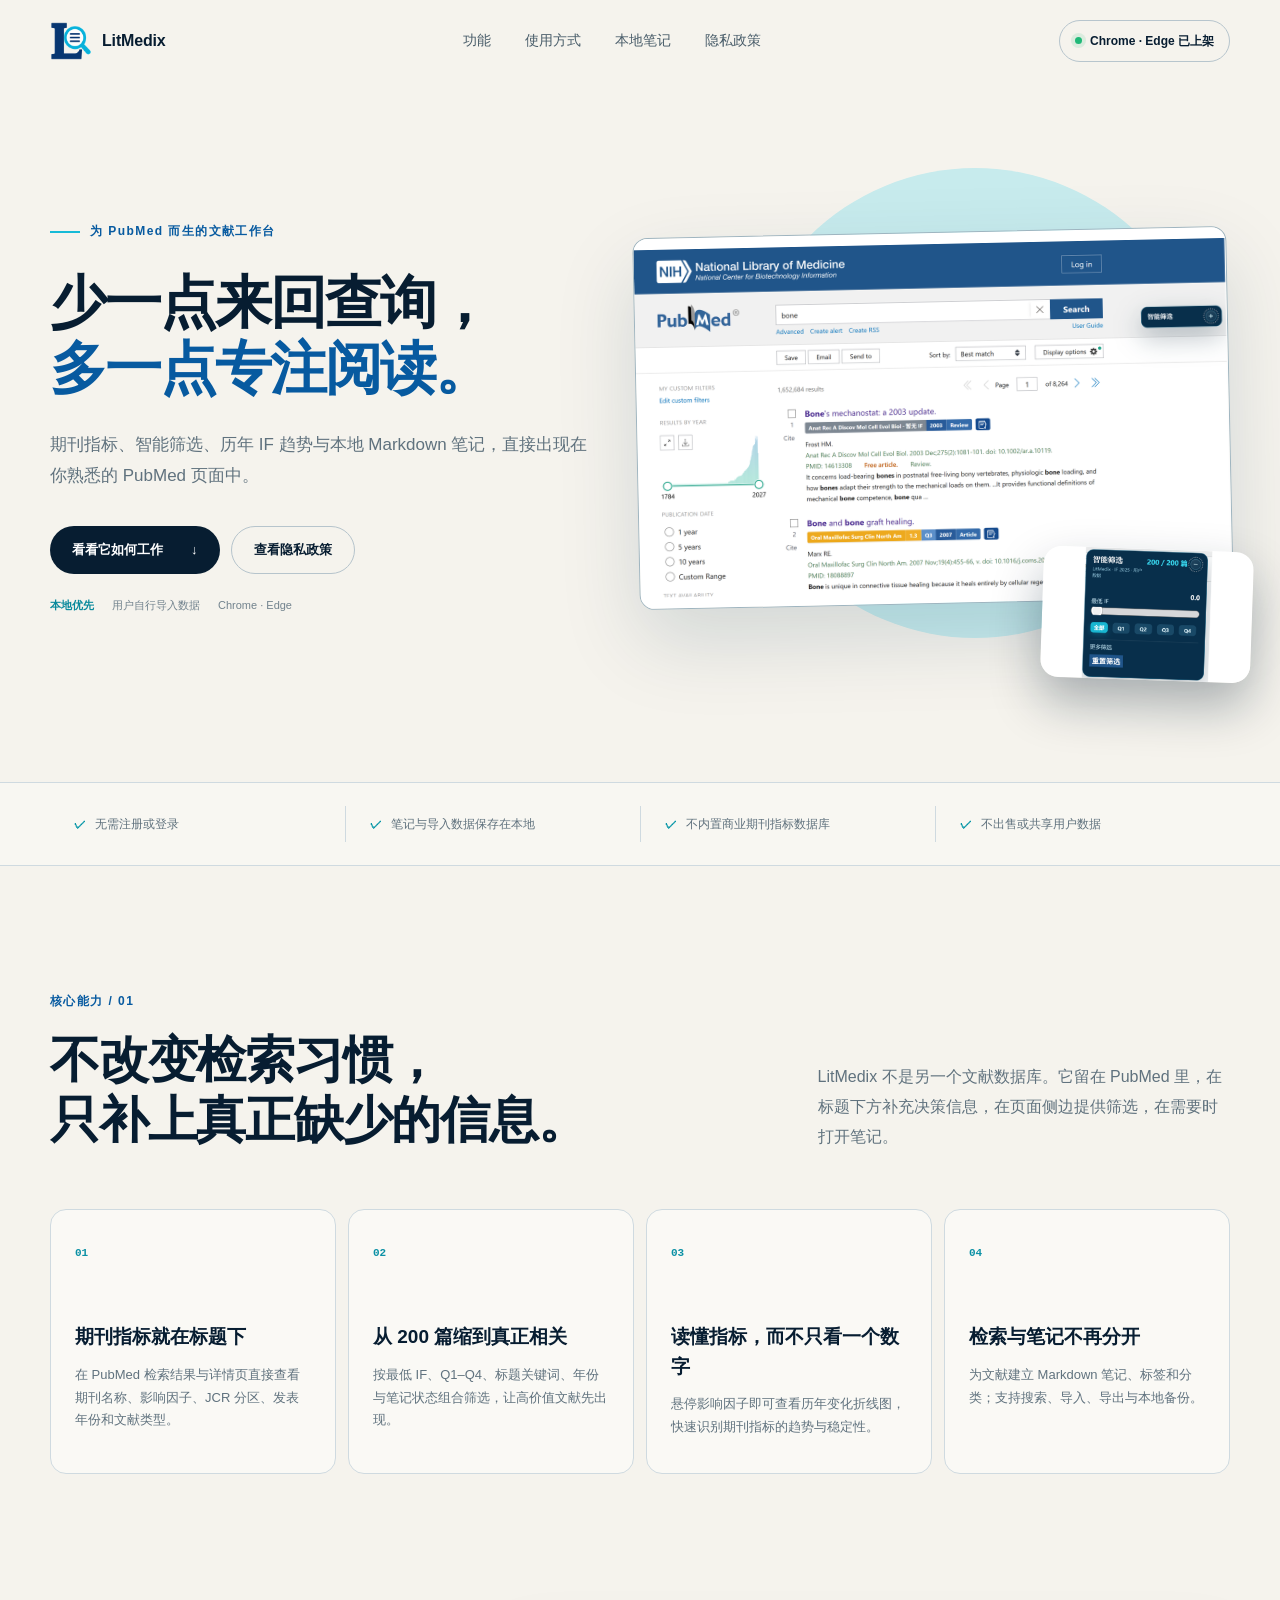
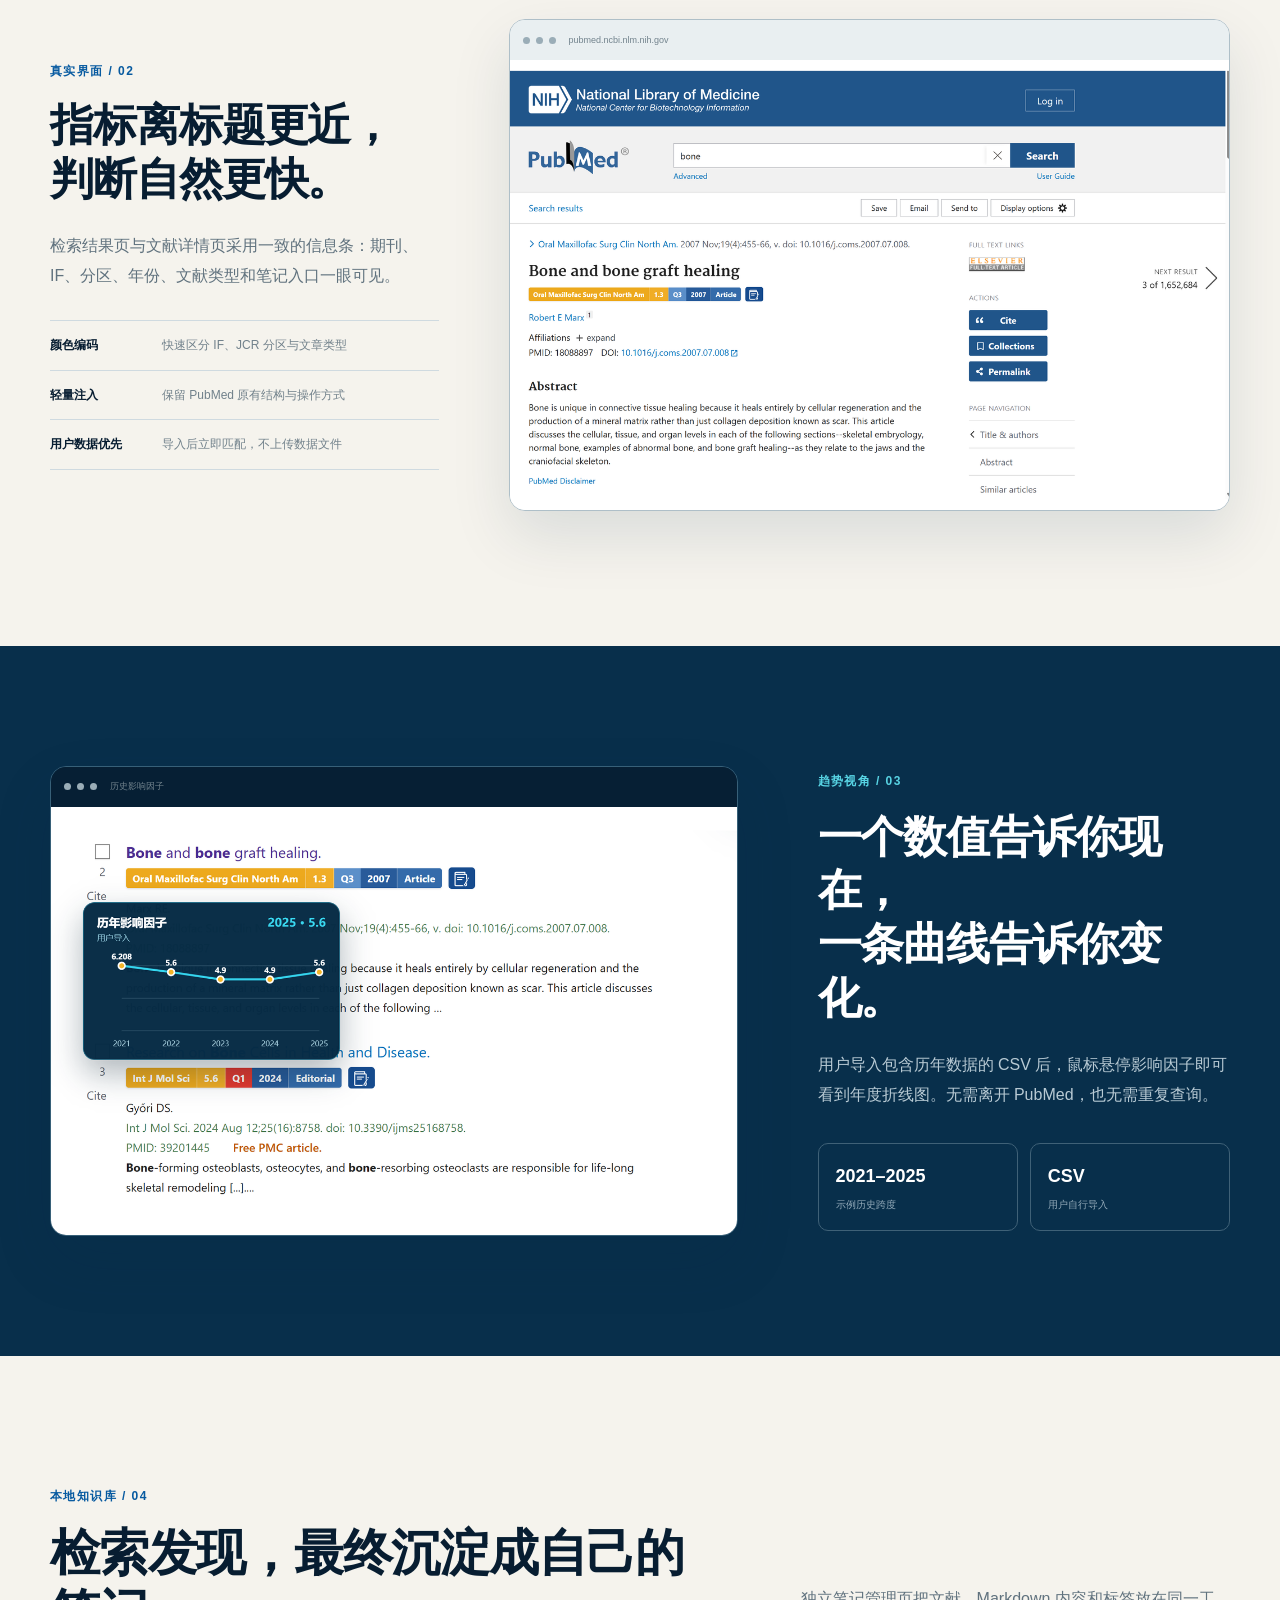
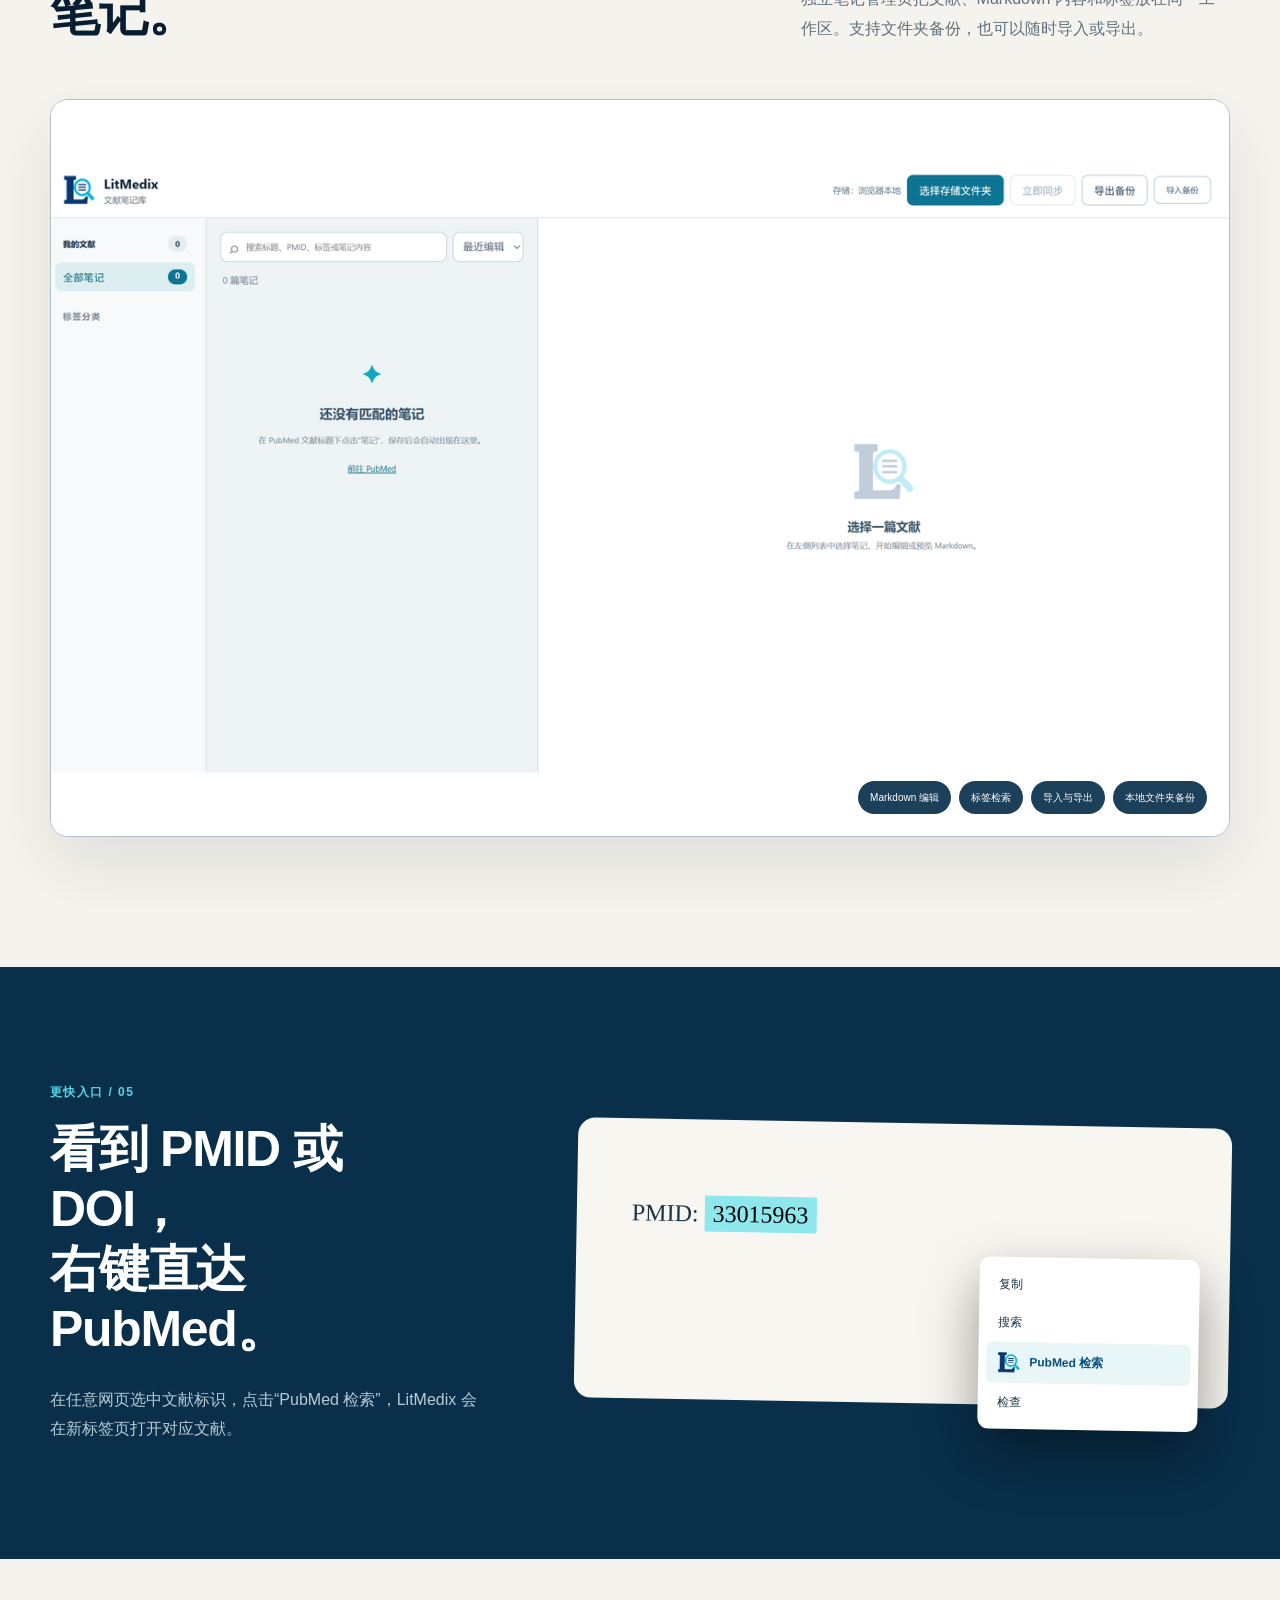
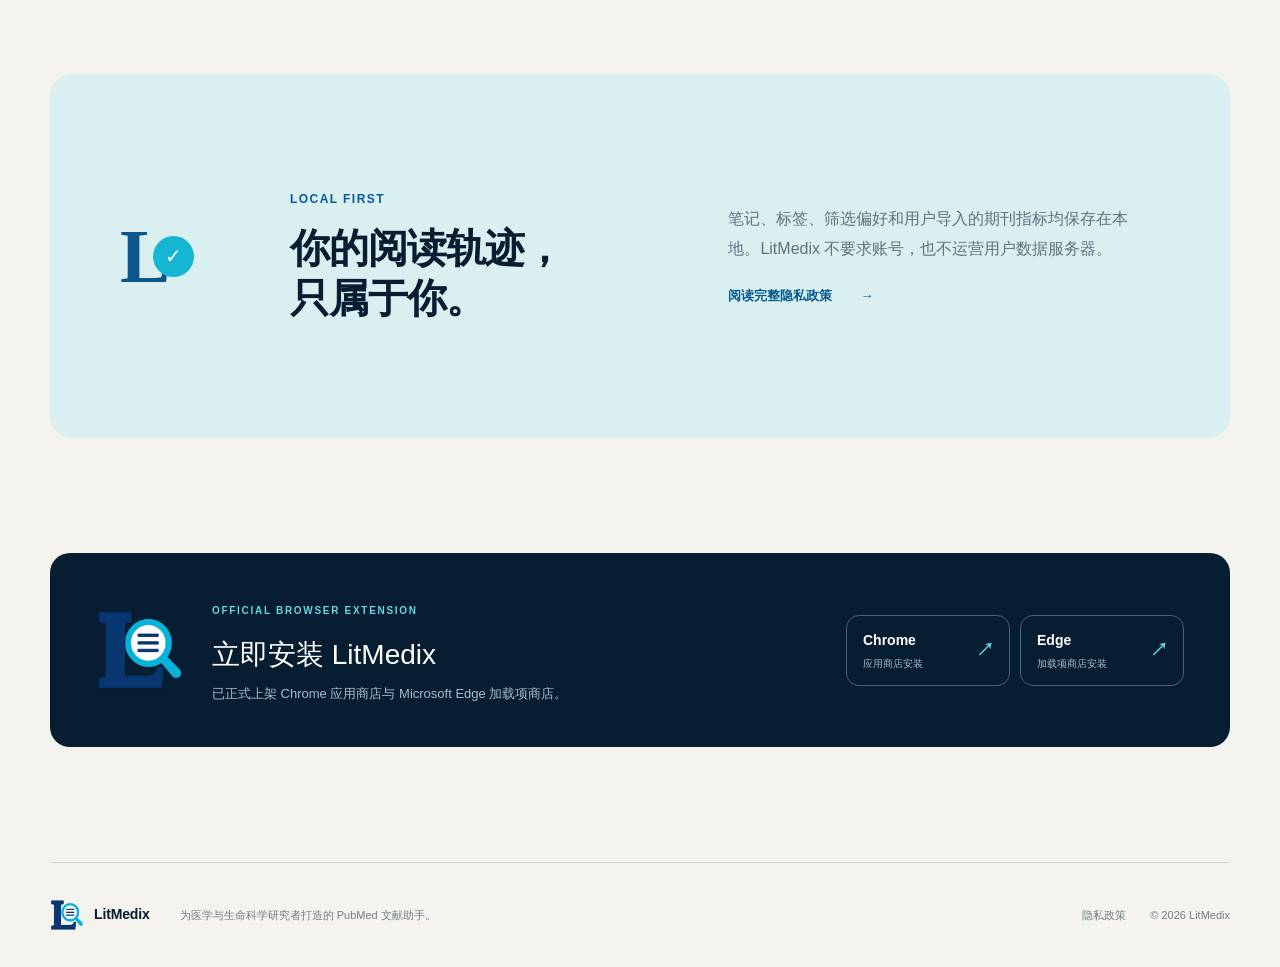
==== index.html @ 042bb358 "Publish LitMedix website" ====
﻿<!DOCTYPE html><html lang="zh-CN"><head><meta charSet="utf-8"/><meta name="viewport" content="width=device-width, initial-scale=1"/><link rel="preload" href="/litmedix-icon.png" as="image"/><link rel="preload" href="/pubmed-results.png" as="image"/><link rel="preload" href="/smart-filter.png" as="image"/><link rel="preload" href="/pubmed-detail.png" as="image"/><link rel="preload" href="/if-history-chart.png" as="image"/><link rel="preload" href="/notes-manager.png" as="image"/><link rel="stylesheet" href="assets/index-BbM5wxnm.css" data-rsc-css-href="assets/index-BbM5wxnm.css" data-precedence="vite-rsc/importer-resources"/><link rel="modulepreload" href="assets/layout-segment-context-ChXqOin5.js" crossorigin=""/><link rel="modulepreload" href="assets/rolldown-runtime-S-ySWqyJ.js" crossorigin=""/><link rel="modulepreload" href="assets/index-D1vCP54-.js" crossorigin=""/><link rel="modulepreload" href="assets/framework-XU8gKkFC.js" crossorigin=""/><title>LitMedix｜PubMed 文献检索、期刊指标与本地笔记</title><meta name="description" content="在 PubMed 页面直接查看期刊指标与历年 IF，使用智能筛选、右键检索和本地 Markdown 文献笔记。"/><meta property="og:title" content="LitMedix｜PubMed 文献检索、期刊指标与本地笔记"/><meta property="og:description" content="在 PubMed 页面直接查看期刊指标与历年 IF，使用智能筛选、右键检索和本地 Markdown 文献笔记。"/><meta property="og:type" content="website"/><meta property="og:image" content="http://localhost:3000/og.png"/><meta property="og:image:width" content="1200"/><meta property="og:image:height" content="630"/><meta property="og:image:alt" content="LitMedix：少一点查询，多一点专注阅读"/><meta name="twitter:card" content="summary_large_image"/><meta name="twitter:title" content="LitMedix｜PubMed 文献检索、期刊指标与本地笔记"/><meta name="twitter:description" content="在 PubMed 页面直接查看期刊指标与历年 IF，使用智能筛选、右键检索和本地 Markdown 文献笔记。"/><meta name="twitter:image" content="http://localhost:3000/og.png"/><link rel="shortcut icon" href="/litmedix-icon.png"/><link rel="icon" href="/litmedix-icon.png"/><link rel="modulepreload" href="assets/index-D1vCP54-.js" />
</head><body><main><nav class="topbar shell" aria-label="主导航"><a class="brand" href="#top" aria-label="LitMedix 首页"><img src="litmedix-icon.png" alt="" width="42" height="42"/><span>LitMedix</span></a><div class="nav-links"><a href="#features">功能</a><a href="#workflow">使用方式</a><a href="#notes">本地笔记</a><a href="privacy/">隐私政策</a></div><a class="status-pill" href="#install"><i></i> Chrome · Edge 已上架</a></nav><section class="hero shell" id="top"><div class="hero-copy"><div class="eyebrow"><span></span> 为 PubMed 而生的文献工作台</div><h1><span>少一点来回查询，</span><br/><em>多一点专注阅读。</em></h1><p>期刊指标、智能筛选、历年 IF 趋势与本地 Markdown 笔记，直接出现在你熟悉的 PubMed 页面中。</p><div class="hero-actions"><a class="button primary" href="#features">看看它如何工作 <span>↓</span></a><a class="button secondary" href="privacy/">查看隐私政策</a></div><div class="hero-proof"><b>本地优先</b><span>用户自行导入数据</span><span>Chrome · Edge</span></div></div><div class="hero-visual"><div class="glow"></div><img class="hero-browser" src="pubmed-results.png" alt="LitMedix 在 PubMed 搜索结果中显示期刊指标与笔记按钮"/><div class="hero-filter"><img src="smart-filter.png" alt="LitMedix 智能筛选面板"/></div></div></section><section class="trust-strip" aria-label="隐私与兼容性说明"><div class="shell trust-grid"><div><span>✓</span>无需注册或登录</div><div><span>✓</span>笔记与导入数据保存在本地</div><div><span>✓</span>不内置商业期刊指标数据库</div><div><span>✓</span>不出售或共享用户数据</div></div></section><section class="intro shell" id="features"><div class="section-label">核心能力 / 01</div><div class="intro-heading"><h2>不改变检索习惯，<br/>只补上真正缺少的信息。</h2><p>LitMedix 不是另一个文献数据库。它留在 PubMed 里，在标题下方补充决策信息，在页面侧边提供筛选，在需要时打开笔记。</p></div><div class="capability-grid"><article><span>01</span><h3>期刊指标就在标题下</h3><p>在 PubMed 检索结果与详情页直接查看期刊名称、影响因子、JCR 分区、发表年份和文献类型。</p></article><article><span>02</span><h3>从 200 篇缩到真正相关</h3><p>按最低 IF、Q1–Q4、标题关键词、年份与笔记状态组合筛选，让高价值文献先出现。</p></article><article><span>03</span><h3>读懂指标，而不只看一个数字</h3><p>悬停影响因子即可查看历年变化折线图，快速识别期刊指标的趋势与稳定性。</p></article><article><span>04</span><h3>检索与笔记不再分开</h3><p>为文献建立 Markdown 笔记、标签和分类；支持搜索、导入、导出与本地备份。</p></article></div></section><section class="showcase shell" id="workflow"><div class="showcase-copy"><div class="section-label">真实界面 / 02</div><h2>指标离标题更近，<br/>判断自然更快。</h2><p>检索结果页与文献详情页采用一致的信息条：期刊、IF、分区、年份、文献类型和笔记入口一眼可见。</p><ul><li><b>颜色编码</b><span>快速区分 IF、JCR 分区与文章类型</span></li><li><b>轻量注入</b><span>保留 PubMed 原有结构与操作方式</span></li><li><b>用户数据优先</b><span>导入后立即匹配，不上传数据文件</span></li></ul></div><div class="screen-frame detail-screen"><div class="frame-top"><i></i><i></i><i></i><span>pubmed.ncbi.nlm.nih.gov</span></div><img src="pubmed-detail.png" alt="LitMedix PubMed 文献详情页效果"/></div></section><section class="trend-section"><div class="shell trend-grid"><div class="screen-frame trend-screen"><div class="frame-top dark"><i></i><i></i><i></i><span>历史影响因子</span></div><img src="if-history-chart.png" alt="LitMedix 历年影响因子折线图"/></div><div class="trend-copy"><div class="section-label light">趋势视角 / 03</div><h2>一个数值告诉你现在，<br/>一条曲线告诉你变化。</h2><p>用户导入包含历年数据的 CSV 后，鼠标悬停影响因子即可看到年度折线图。无需离开 PubMed，也无需重复查询。</p><div class="mini-stats"><div><strong>2021–2025</strong><span>示例历史跨度</span></div><div><strong>CSV</strong><span>用户自行导入</span></div></div></div></div></section><section class="notes-section shell" id="notes"><div class="notes-heading"><div><div class="section-label">本地知识库 / 04</div><h2>检索发现，最终沉淀成自己的笔记。</h2></div><p>独立笔记管理页把文献、Markdown 内容和标签放在同一工作区。支持文件夹备份，也可以随时导入或导出。</p></div><div class="notes-window"><img src="notes-manager.png" alt="LitMedix 独立文献笔记管理页面"/><div class="notes-badges"><span>Markdown 编辑</span><span>标签检索</span><span>导入与导出</span><span>本地文件夹备份</span></div></div></section><section class="right-click-section"><div class="shell right-click-grid"><div><div class="section-label light">更快入口 / 05</div><h2>看到 PMID 或 DOI，<br/>右键直达 PubMed。</h2><p>在任意网页选中文献标识，点击“PubMed 检索”，LitMedix 会在新标签页打开对应文献。</p></div><div class="selection-demo"><div class="selection-text">PMID: <mark>33015963</mark></div><div class="context-menu"><span>复制</span><span>搜索</span><b><img src="litmedix-icon.png" alt=""/> PubMed 检索</b><span>检查</span></div></div></div></section><section class="privacy-home shell"><div class="privacy-mark">L<span>✓</span></div><div><div class="section-label">LOCAL FIRST</div><h2>你的阅读轨迹，<br/>只属于你。</h2></div><div class="privacy-copy"><p>笔记、标签、筛选偏好和用户导入的期刊指标均保存在本地。LitMedix 不要求账号，也不运营用户数据服务器。</p><a href="privacy/">阅读完整隐私政策 <span>→</span></a></div></section><section class="install shell" id="install"><div class="install-card"><img src="litmedix-icon.png" alt="LitMedix" width="88" height="88"/><div class="install-copy"><span>OFFICIAL BROWSER EXTENSION</span><h2>立即安装 LitMedix</h2><p>已正式上架 Chrome 应用商店与 Microsoft Edge 加载项商店。</p></div><div class="store-actions"><a class="store-button" href="https://chromewebstore.google.com/detail/mnhemcidnfciakknjnaenljdmhogoobk" target="_blank" rel="noreferrer" aria-label="前往 Chrome 应用商店安装 LitMedix"><b>Chrome</b><small>应用商店安装</small><strong>↗</strong></a><a class="store-button" href="https://microsoftedge.microsoft.com/addons/detail/amokcibabcndajpjdpjabcgkdjhmlked" target="_blank" rel="noreferrer" aria-label="前往 Microsoft Edge 加载项商店安装 LitMedix"><b>Edge</b><small>加载项商店安装</small><strong>↗</strong></a></div></div></section><footer class="footer shell"><a class="brand" href="#top"><img src="litmedix-icon.png" alt="" width="34" height="34"/><span>LitMedix</span></a><p>为医学与生命科学研究者打造的 PubMed 文献助手。</p><div><a href="privacy/">隐私政策</a><span>© 2026 LitMedix</span></div></footer></main></body></html>
---- assets/index-BbM5wxnm.css ----
/*! tailwindcss v4.2.1 | MIT License | https://tailwindcss.com */
@layer theme{:root,:host{--font-sans:ui-sans-serif, system-ui, sans-serif, "Apple Color Emoji", "Segoe UI Emoji", "Segoe UI Symbol", "Noto Color Emoji";--font-mono:ui-monospace, SFMono-Regular, Menlo, Monaco, Consolas, "Liberation Mono", "Courier New", monospace;--spacing:.25rem;--default-font-family:var(--font-sans);--default-mono-font-family:var(--font-mono)}}@layer base{*,:after,:before,::backdrop{box-sizing:border-box;border:0 solid;margin:0;padding:0}::file-selector-button{box-sizing:border-box;border:0 solid;margin:0;padding:0}html,:host{-webkit-text-size-adjust:100%;tab-size:4;line-height:1.5;font-family:var(--default-font-family,ui-sans-serif, system-ui, sans-serif, "Apple Color Emoji", "Segoe UI Emoji", "Segoe UI Symbol", "Noto Color Emoji");font-feature-settings:var(--default-font-feature-settings,normal);font-variation-settings:var(--default-font-variation-settings,normal);-webkit-tap-highlight-color:transparent}hr{height:0;color:inherit;border-top-width:1px}abbr:where([title]){-webkit-text-decoration:underline dotted;text-decoration:underline dotted}h1,h2,h3,h4,h5,h6{font-size:inherit;font-weight:inherit}a{color:inherit;-webkit-text-decoration:inherit;-webkit-text-decoration:inherit;-webkit-text-decoration:inherit;-webkit-text-decoration:inherit;text-decoration:inherit}b,strong{font-weight:bolder}code,kbd,samp,pre{font-family:var(--default-mono-font-family,ui-monospace, SFMono-Regular, Menlo, Monaco, Consolas, "Liberation Mono", "Courier New", monospace);font-feature-settings:var(--default-mono-font-feature-settings,normal);font-variation-settings:var(--default-mono-font-variation-settings,normal);font-size:1em}small{font-size:80%}sub,sup{vertical-align:baseline;font-size:75%;line-height:0;position:relative}sub{bottom:-.25em}sup{top:-.5em}table{text-indent:0;border-color:inherit;border-collapse:collapse}:-moz-focusring{outline:auto}progress{vertical-align:baseline}summary{display:list-item}ol,ul,menu{list-style:none}img,svg,video,canvas,audio,iframe,embed,object{vertical-align:middle;display:block}img,video{max-width:100%;height:auto}button,input,select,optgroup,textarea{font:inherit;font-feature-settings:inherit;font-variation-settings:inherit;letter-spacing:inherit;color:inherit;opacity:1;background-color:#0000;border-radius:0}::file-selector-button{font:inherit;font-feature-settings:inherit;font-variation-settings:inherit;letter-spacing:inherit;color:inherit;opacity:1;background-color:#0000;border-radius:0}:where(select:is([multiple],[size])) optgroup{font-weight:bolder}:where(select:is([multiple],[size])) optgroup option{padding-inline-start:20px}::file-selector-button{margin-inline-end:4px}::placeholder{opacity:1}@supports (not ((-webkit-appearance:-apple-pay-button))) or (contain-intrinsic-size:1px){::placeholder{color:currentColor}@supports (color:color-mix(in lab, red, red)){::placeholder{color:color-mix(in oklab, currentcolor 50%, transparent)}}}textarea{resize:vertical}::-webkit-search-decoration{-webkit-appearance:none}::-webkit-date-and-time-value{min-height:1lh;text-align:inherit}::-webkit-datetime-edit{display:inline-flex}::-webkit-datetime-edit-fields-wrapper{padding:0}::-webkit-datetime-edit{padding-block:0}::-webkit-datetime-edit-year-field{padding-block:0}::-webkit-datetime-edit-month-field{padding-block:0}::-webkit-datetime-edit-day-field{padding-block:0}::-webkit-datetime-edit-hour-field{padding-block:0}::-webkit-datetime-edit-minute-field{padding-block:0}::-webkit-datetime-edit-second-field{padding-block:0}::-webkit-datetime-edit-millisecond-field{padding-block:0}::-webkit-datetime-edit-meridiem-field{padding-block:0}::-webkit-calendar-picker-indicator{line-height:1}:-moz-ui-invalid{box-shadow:none}button,input:where([type=button],[type=reset],[type=submit]){appearance:button}::file-selector-button{appearance:button}::-webkit-inner-spin-button{height:auto}::-webkit-outer-spin-button{height:auto}[hidden]:where(:not([hidden=until-found])){display:none!important}}@layer components;@layer utilities{.relative{position:relative}.start{inset-inline-start:var(--spacing)}.table{display:table}}.status-pill i{background:#20b978!important;box-shadow:0 0 0 4px #20b97820!important}.install-copy{flex:1}.store-actions{gap:10px;display:flex}.store-button{border:1px solid #496276;border-radius:13px;gap:2px;min-width:164px;padding:13px 42px 13px 16px;transition:all .2s;display:grid;position:relative}.store-button b{font-size:14px}.store-button small{color:#a9bcc7;font-size:10px}.store-button strong{color:#69d5e3;font-size:18px;position:absolute;top:50%;right:15px;transform:translateY(-50%)}.store-button:hover{background:#0d3a58;border-color:#69d5e3;transform:translateY(-2px)}@media (width<=620px){.status-pill:after{content:"已上架"!important}.store-actions{flex-direction:column;width:100%}.store-button{width:100%}}:root{--ink:#071d31;--navy:#082f4b;--blue:#075aa0;--cyan:#16bad7;--paper:#f5f3ed;--white:#fff;--muted:#60727e;--line:#cfdae0;--gold:#f4ac18}*{box-sizing:border-box}html{scroll-behavior:smooth}body{background:var(--paper);color:var(--ink);margin:0;font-family:Inter,PingFang SC,Microsoft YaHei,system-ui,sans-serif}a{color:inherit;text-decoration:none}img{max-width:100%;display:block}.shell{width:min(1180px,100% - 40px);margin-inline:auto}.topbar{justify-content:space-between;align-items:center;height:82px;display:flex}.brand{letter-spacing:-.02em;align-items:center;gap:10px;font-weight:900;display:flex}.brand img{object-fit:contain}.nav-links{color:#485c69;gap:34px;font-size:13px;display:flex}.nav-links a:hover{color:var(--blue)}.status-pill{border:1px solid #b7c5cd;border-radius:999px;align-items:center;gap:8px;padding:10px 15px;font-size:12px;font-weight:750;display:flex}.status-pill i,.review-badge i{background:#f4ad16;border-radius:50%;width:7px;height:7px;box-shadow:0 0 0 4px #f4ad1620}.hero{grid-template-columns:.82fr 1.18fr;align-items:center;gap:64px;min-height:700px;padding:72px 0 100px;display:grid}.eyebrow,.section-label{letter-spacing:.19em;text-transform:uppercase;color:var(--blue);font-size:11px;font-weight:850}.eyebrow{align-items:center;gap:10px;display:flex}.eyebrow span{background:var(--cyan);width:30px;height:2px}h1,h2,h3,p{margin-top:0}.hero h1{letter-spacing:-.062em;margin:27px 0 28px;font-size:clamp(52px,5.6vw,78px);line-height:1.02}.hero h1 em{color:var(--blue);font-style:normal}.hero-copy>p{color:var(--muted);max-width:560px;font-size:17px;line-height:1.85}.hero-actions{gap:11px;margin-top:34px;display:flex}.button{border-radius:999px;justify-content:center;align-items:center;min-height:48px;padding:0 22px;font-size:13px;font-weight:800;display:inline-flex}.button.primary{background:var(--ink);color:#fff;gap:28px}.button.primary:hover{background:var(--blue)}.button.secondary{border:1px solid #b6c4cc}.hero-proof{color:#71828d;flex-wrap:wrap;gap:18px;margin-top:22px;font-size:11px;display:flex}.hero-proof b{color:#07889b}.hero-visual{place-items:center;min-height:500px;display:grid;position:relative}.glow{background:#c7ebed;border-radius:50%;width:470px;height:470px;position:absolute;top:0;right:20px}.hero-browser{border:1px solid #9fb5c0;border-radius:15px;width:100%;position:relative;transform:rotate(-1.2deg);box-shadow:0 32px 80px #07314d25}.hero-filter{border-radius:18px;width:210px;position:absolute;bottom:-12px;right:-22px;overflow:hidden;transform:rotate(2deg);box-shadow:0 24px 50px #071d3150}.trust-strip{border-block:1px solid var(--line);background:#f8f7f2}.trust-grid{grid-template-columns:repeat(4,1fr);align-items:center;min-height:82px;display:grid}.trust-grid div{border-left:1px solid var(--line);color:#5f717d;align-items:center;gap:9px;height:36px;padding-left:24px;font-size:12px;display:flex}.trust-grid div:first-child{border-left:0}.trust-grid span{color:#0796a7;font-weight:900}.intro{padding:125px 0}.intro-heading{grid-template-columns:1.15fr .7fr;align-items:end;gap:90px;margin:20px 0 58px;display:grid}.intro-heading h2,.showcase h2,.trend-copy h2,.notes-heading h2,.right-click-section h2,.privacy-home h2{letter-spacing:-.05em;margin:0;font-size:clamp(39px,4.5vw,60px);line-height:1.08}.intro-heading p,.showcase-copy>p,.trend-copy>p,.notes-heading>p,.right-click-section p,.privacy-copy p{color:var(--muted);margin:0;line-height:1.85}.capability-grid{grid-template-columns:repeat(4,1fr);gap:12px;display:grid}.capability-grid article{border:1px solid var(--line);background:#faf9f5;border-radius:16px;min-height:265px;padding:27px 24px;transition:all .2s}.capability-grid article:hover{transform:translateY(-4px);box-shadow:0 20px 35px #06304a10}.capability-grid article>span{color:#0b91a5;font:700 11px ui-monospace,monospace}.capability-grid h3{margin:58px 0 12px;font-size:19px;line-height:1.35}.capability-grid p{color:var(--muted);font-size:13px;line-height:1.75}.showcase{grid-template-columns:.7fr 1.3fr;align-items:center;gap:70px;padding:20px 0 135px;display:grid}.showcase-copy h2{margin:17px 0 26px;font-size:48px}.showcase-copy ul{border-top:1px solid var(--line);margin:30px 0 0;padding:0;list-style:none}.showcase-copy li{border-bottom:1px solid var(--line);grid-template-columns:100px 1fr;gap:12px;padding:14px 0;font-size:12px;display:grid}.showcase-copy li span{color:#71818b}.screen-frame{background:#fff;border:1px solid #aebfc8;border-radius:16px;overflow:hidden;box-shadow:0 25px 60px #092e471d}.frame-top{background:#e9eff1;align-items:center;gap:6px;height:40px;padding:0 13px;display:flex}.frame-top i{background:#9aadb7;border-radius:50%;width:7px;height:7px}.frame-top span{color:#72838d;margin-left:7px;font-size:9px}.screen-frame>img{width:100%}.trend-section{background:var(--navy);color:#fff;padding:120px 0}.trend-grid{grid-template-columns:1.25fr .75fr;align-items:center;gap:80px;display:grid}.frame-top.dark{background:#061f34}.trend-screen{background:#092f4c;border-color:#376078}.trend-copy .section-label.light,.right-click-section .section-label.light{color:#58d4e4}.trend-copy h2{margin:18px 0 26px;font-size:48px}.trend-copy>p{color:#b8cad4}.mini-stats{grid-template-columns:repeat(2,1fr);gap:12px;margin-top:34px;display:grid}.mini-stats div{border:1px solid #3f6177;border-radius:10px;padding:17px}.mini-stats strong,.mini-stats span{display:block}.mini-stats strong{font-size:18px}.mini-stats span{color:#93aab9;margin-top:4px;font-size:10px}.notes-section{padding:130px 0}.notes-heading{grid-template-columns:1fr .65fr;align-items:end;gap:90px;margin-bottom:55px;display:grid}.notes-heading h2{margin-top:17px}.notes-window{background:#fff;border:1px solid #b2c2ca;border-radius:18px;position:relative;overflow:hidden;box-shadow:0 28px 65px #092e4718}.notes-badges{flex-wrap:wrap;justify-content:flex-end;gap:8px;display:flex;position:absolute;bottom:22px;right:22px}.notes-badges span{color:#fff;-webkit-backdrop-filter:blur(6px);backdrop-filter:blur(6px);background:#082f4bea;border-radius:999px;padding:8px 12px;font-size:10px}.right-click-section{color:#fff;background:#092f4b;padding:115px 0}.right-click-grid{grid-template-columns:.8fr 1.2fr;align-items:center;gap:90px;display:grid}.right-click-section h2{margin:18px 0 25px}.right-click-section p{color:#b7cad5;max-width:520px}.selection-demo{color:#1b3445;background:#f7f6f0;border-radius:17px;min-height:280px;padding:75px 55px;position:relative;transform:rotate(1deg)}.selection-text{font:24px/1.6 Georgia,serif}.selection-text mark{background:#8ee7ed;padding:5px 8px}.context-menu{background:#fff;border-radius:11px;width:220px;padding:8px;display:grid;position:absolute;bottom:-24px;right:30px;box-shadow:0 24px 55px #0006}.context-menu>*{border-radius:6px;padding:9px 11px;font-size:12px}.context-menu b{color:#07517e;background:#e8f6f7;align-items:center;gap:9px;display:flex}.context-menu img{width:23px;height:23px}.privacy-home{background:#d9eff0;border-radius:22px;grid-template-columns:120px .9fr 1fr;align-items:center;gap:50px;margin-block:115px;padding:115px 70px;display:grid}.privacy-mark{color:#0c568b;font:900 76px Georgia,serif;position:relative}.privacy-mark span{color:#fff;background:#14b6d2;border-radius:50%;place-items:center;width:41px;height:41px;font:700 20px system-ui;display:grid;position:absolute;top:23px;left:33px}.privacy-home h2{margin-top:14px;font-size:43px}.privacy-copy a{color:#075a8d;gap:28px;margin-top:22px;font-size:13px;font-weight:800;display:inline-flex}.install{padding-bottom:115px}.install-card{color:#fff;background:#071d31;border-radius:20px;align-items:center;gap:28px;padding:42px 46px;display:flex}.install-card>div:nth-child(2){flex:1}.install-card span{letter-spacing:.17em;color:#69d5e3;font-size:10px;font-weight:800}.install-card h2{margin:8px 0 5px;font-size:28px}.install-card p{color:#a9bcc7;margin:0;font-size:13px}.review-badge{border:1px solid #496276;border-radius:999px;align-items:center;gap:10px;padding:13px 18px;font-size:12px;font-weight:800;display:flex}.footer{border-top:1px solid var(--line);color:#6d7e89;align-items:center;gap:30px;min-height:105px;font-size:11px;display:flex}.footer p{flex:1;margin:0}.footer>div{gap:24px;display:flex}.footer .brand{color:var(--ink);font-size:14px}@media (width<=950px){.nav-links{display:none}.hero{grid-template-columns:1fr;padding-top:50px}.hero-copy{text-align:center}.eyebrow,.hero-actions,.hero-proof{justify-content:center}.hero-copy>p{margin-inline:auto}.hero-visual{min-height:430px}.intro-heading,.showcase,.trend-grid,.notes-heading,.right-click-grid{grid-template-columns:1fr;gap:45px}.capability-grid{grid-template-columns:repeat(2,1fr)}.trust-grid{grid-template-columns:repeat(2,1fr);padding-block:12px}.trust-grid div:nth-child(3){border-left:0}.showcase-copy{max-width:650px}.trend-screen{order:2}.privacy-home{grid-template-columns:90px 1fr}.privacy-copy{grid-column:1/-1}.notes-badges{background:#082f4b;border-radius:0;justify-content:center;padding:13px;position:static}}@media (width<=620px){.shell{width:min(100% - 24px,1180px)}.topbar{height:70px}.status-pill{padding:11px;font-size:0}.status-pill:after{content:"审核中";font-size:11px}.hero{padding:45px 0 75px}.hero h1{text-align:left;font-size:48px}.hero-copy{text-align:left}.eyebrow,.hero-actions,.hero-proof{justify-content:flex-start}.hero-actions{flex-direction:column}.button{width:100%}.hero-filter{width:145px;right:0}.hero-visual{min-height:310px}.trust-grid,.capability-grid{grid-template-columns:1fr}.trust-grid div{border-left:0;border-top:1px solid var(--line)}.intro,.notes-section{padding-block:85px}.intro-heading{gap:25px}.intro-heading h2,.notes-heading h2{font-size:39px}.capability-grid article{min-height:220px}.capability-grid h3{margin-top:35px}.showcase{padding-bottom:85px}.showcase-copy h2,.trend-copy h2{font-size:39px}.trend-section,.right-click-section{padding-block:85px}.mini-stats{grid-template-columns:1fr}.selection-demo{min-height:250px;padding:55px 24px}.context-menu{right:12px}.privacy-home{grid-template-columns:1fr;margin-block:80px;padding:45px 25px}.privacy-home h2{font-size:37px}.install-card{flex-wrap:wrap;padding:32px 25px}.install-card img{width:62px;height:62px}.review-badge{justify-content:center;width:100%}.footer{flex-wrap:wrap;padding-block:25px}.footer p{flex-basis:100%;order:3}.footer>div{margin-left:auto}}body{-webkit-font-smoothing:antialiased;text-rendering:optimizelegibility;font-family:PingFang SC,Microsoft YaHei,Hiragino Sans GB,Source Han Sans CN,Noto Sans CJK SC,Arial,sans-serif;font-size:16px;line-height:1.7}.brand{letter-spacing:-.01em;font-weight:800}.nav-links{font-size:14px}.hero{grid-template-columns:.95fr 1.05fr;gap:48px}.eyebrow,.section-label{letter-spacing:.12em;text-transform:none;font-size:12px;font-weight:700}.hero h1{letter-spacing:-.035em;margin:27px 0 28px;font-size:clamp(44px,4.45vw,64px);font-weight:750;line-height:1.16}.hero h1 span,.hero h1 em{white-space:nowrap}.intro-heading h2,.showcase h2,.trend-copy h2,.notes-heading h2,.right-click-section h2,.privacy-home h2{letter-spacing:-.025em;font-size:clamp(36px,3.9vw,54px);font-weight:700;line-height:1.2}.capability-grid h3{font-weight:700;line-height:1.55}.showcase-copy h2,.trend-copy h2{font-size:44px;line-height:1.22}.privacy-home h2{font-size:40px;line-height:1.25}@media (width<=950px){.hero{grid-template-columns:1fr}}@media (width<=620px){.hero h1{letter-spacing:-.02em;font-size:36px;line-height:1.25}.hero h1 span,.hero h1 em{white-space:normal}.showcase-copy h2,.trend-copy h2,.privacy-home h2{font-size:36px}}.policy-page{color:#102d44;background:#f3f7f8;min-height:100vh;padding-bottom:56px}.policy-header{color:#fff;background:radial-gradient(circle at 82% 14%,#0e718d 0,#0000 34%),linear-gradient(135deg,#041f37,#074e72);min-height:330px;padding:34px max(24px,50vw - 460px)}.policy-brand{align-items:center;gap:11px;font-size:19px;font-weight:850;display:inline-flex}.policy-brand img{object-fit:contain}.policy-heading{padding-top:58px}.policy-heading>span{letter-spacing:.2em;color:#71dbe8;font-size:11px;font-weight:800}.policy-page .policy-heading h1{letter-spacing:-.045em;margin:15px 0 16px;font-size:clamp(44px,6vw,70px);line-height:1}.policy-heading p{color:#c7e5ed;margin:0;font-size:17px}.policy-card{background:#fff;border:1px solid #d6e3e8;border-radius:20px;width:min(920px,100% - 28px);margin:-60px auto 0;padding:46px 56px;box-shadow:0 24px 60px #052a3e1f}.policy-summary{color:#21495b;background:#ebf9fb;border-left:4px solid #13aec5;border-radius:8px;margin:0 0 36px;padding:18px 20px;font-weight:650}.policy-card section{border-top:1px solid #e3ebee;padding:27px 0}.policy-card section:first-of-type{border-top:0}.policy-page .policy-card h2{letter-spacing:-.02em;margin:0 0 10px;font-size:22px}.policy-card p,.policy-card li{color:#4e6675;line-height:1.85}.policy-card p{margin:0}.policy-card ul{margin:13px 0 0;padding-left:22px}.policy-card li+li{margin-top:5px}.policy-footer{color:#718794;border-top:1px solid #dce7eb;justify-content:space-between;gap:20px;padding-top:28px;font-size:13px;display:flex}.policy-footer a{color:#057f9b;font-weight:700}@media (width<=640px){.policy-header{min-height:290px}.policy-heading{padding-top:42px}.policy-card{margin-top:-42px;padding:32px 23px}.policy-footer{flex-direction:column}.policy-page .policy-heading h1{font-size:48px}}
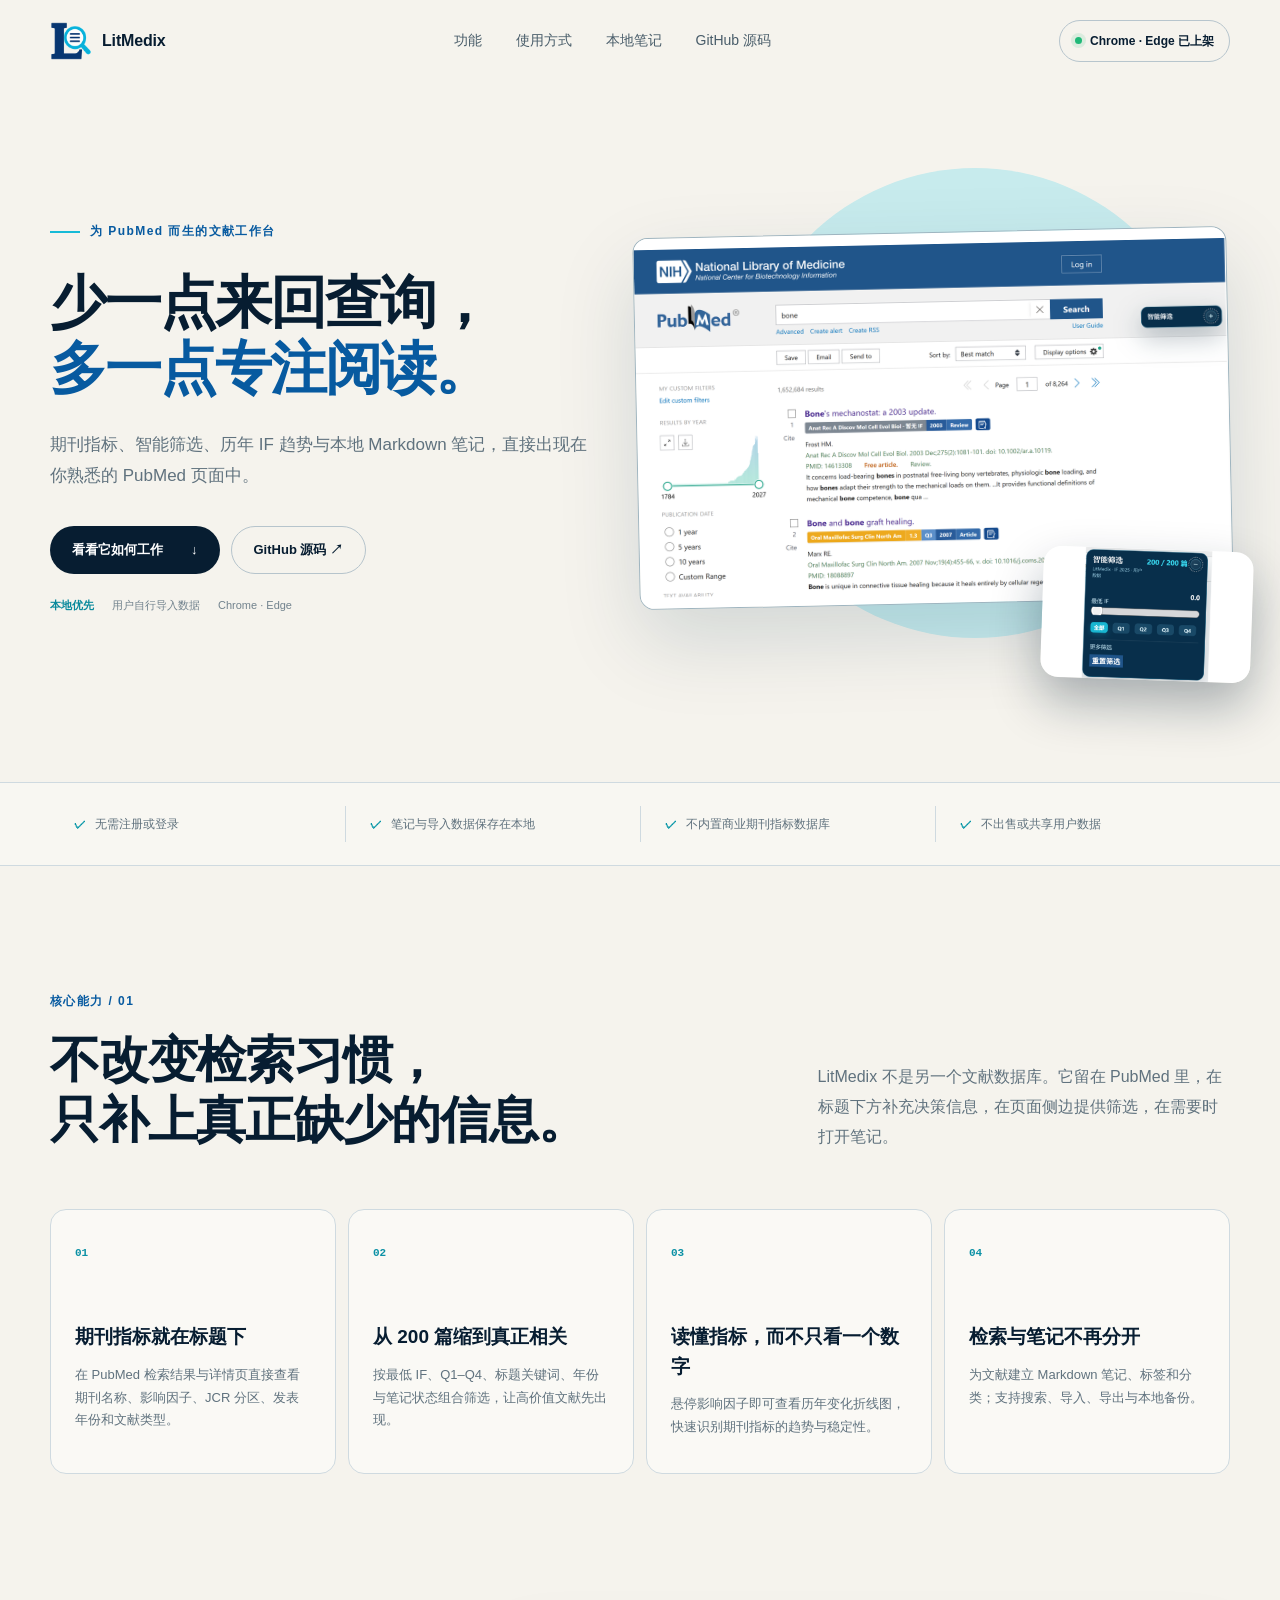
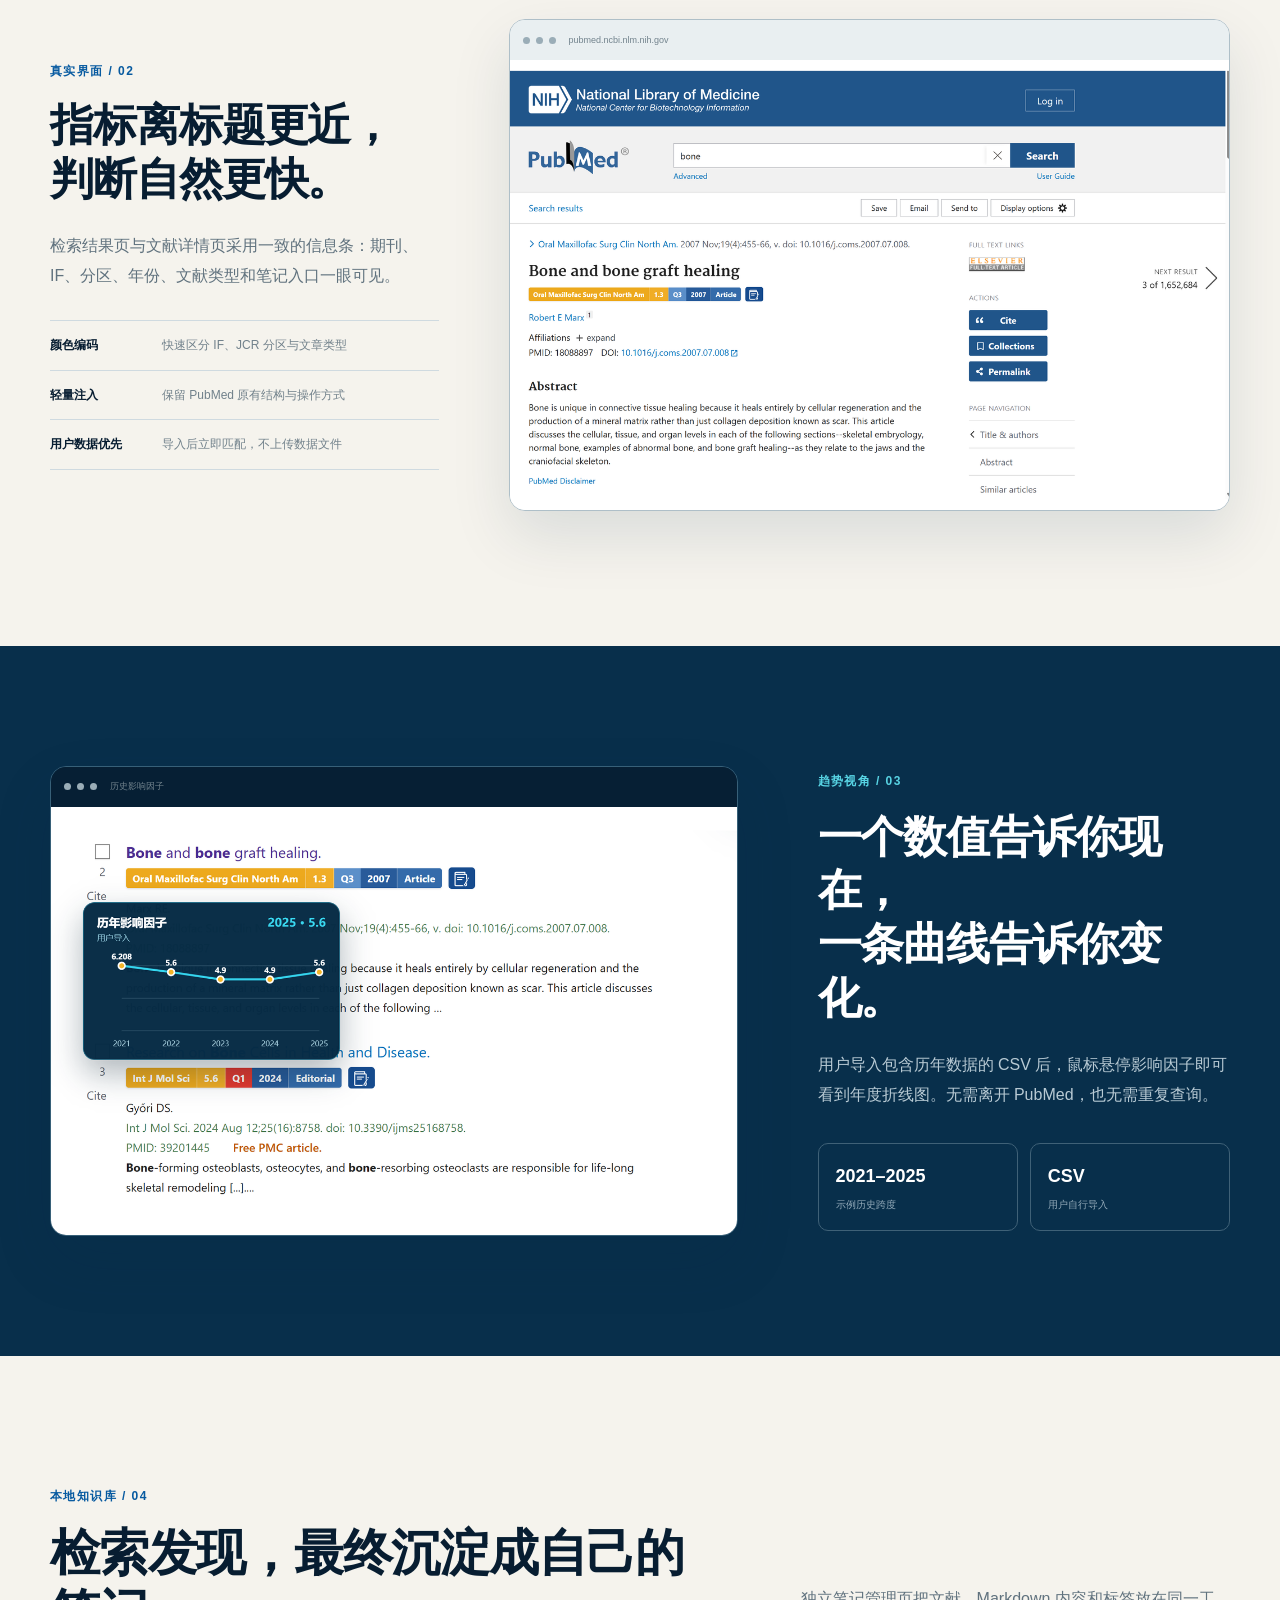
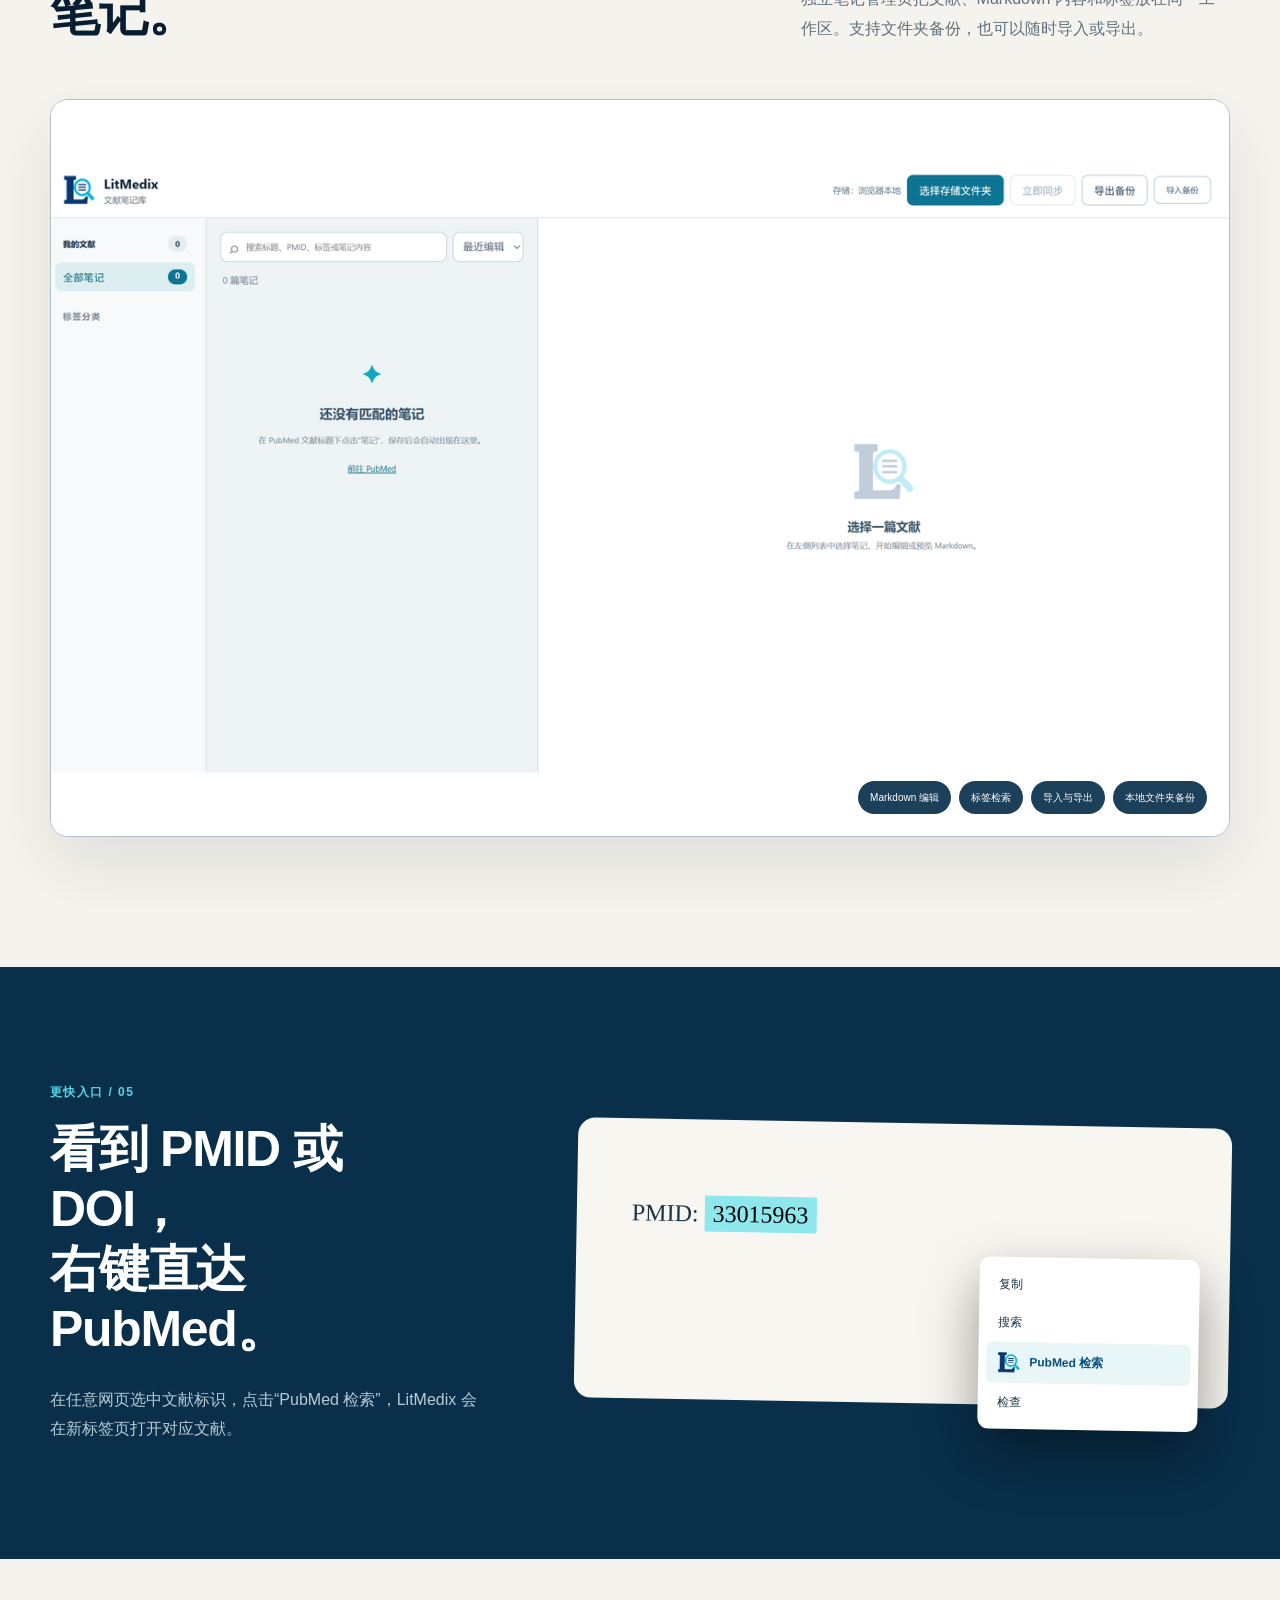
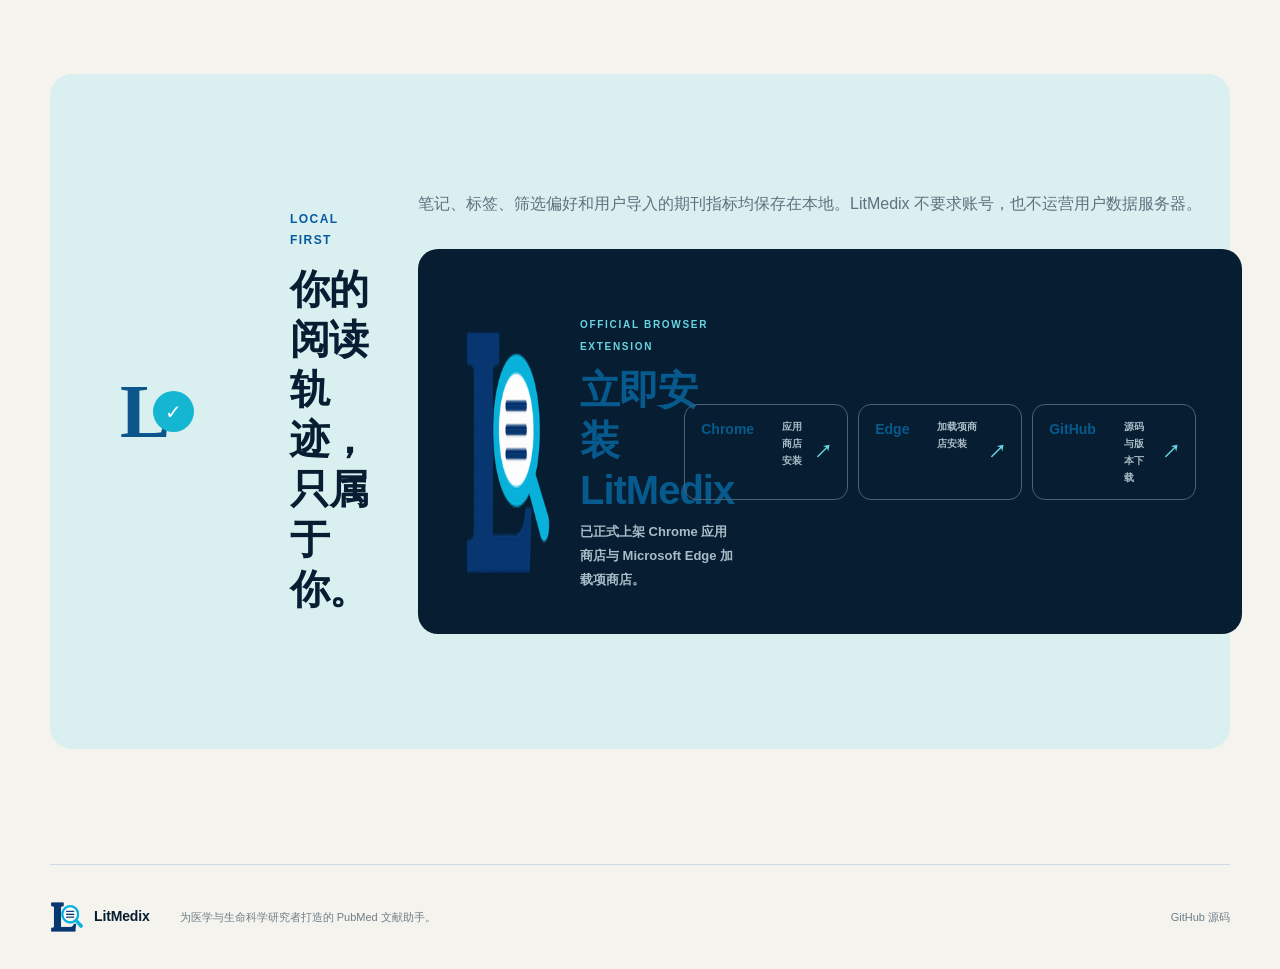
==== commit 14186202: "Add GitHub source links to website" ====
--- a/index.html
+++ b/index.html
@@ -1,3 +1,2 @@
-﻿<!DOCTYPE html><html lang="zh-CN"><head><meta charSet="utf-8"/><meta name="viewport" content="width=device-width, initial-scale=1"/><link rel="preload" href="/litmedix-icon.png" as="image"/><link rel="preload" href="/pubmed-results.png" as="image"/><link rel="preload" href="/smart-filter.png" as="image"/><link rel="preload" href="/pubmed-detail.png" as="image"/><link rel="preload" href="/if-history-chart.png" as="image"/><link rel="preload" href="/notes-manager.png" as="image"/><link rel="stylesheet" href="assets/index-BbM5wxnm.css" data-rsc-css-href="assets/index-BbM5wxnm.css" data-precedence="vite-rsc/importer-resources"/><link rel="modulepreload" href="assets/layout-segment-context-ChXqOin5.js" crossorigin=""/><link rel="modulepreload" href="assets/rolldown-runtime-S-ySWqyJ.js" crossorigin=""/><link rel="modulepreload" href="assets/index-D1vCP54-.js" crossorigin=""/><link rel="modulepreload" href="assets/framework-XU8gKkFC.js" crossorigin=""/><title>LitMedix｜PubMed 文献检索、期刊指标与本地笔记</title><meta name="description" content="在 PubMed 页面直接查看期刊指标与历年 IF，使用智能筛选、右键检索和本地 Markdown 文献笔记。"/><meta property="og:title" content="LitMedix｜PubMed 文献检索、期刊指标与本地笔记"/><meta property="og:description" content="在 PubMed 页面直接查看期刊指标与历年 IF，使用智能筛选、右键检索和本地 Markdown 文献笔记。"/><meta property="og:type" content="website"/><meta property="og:image" content="http://localhost:3000/og.png"/><meta property="og:image:width" content="1200"/><meta property="og:image:height" content="630"/><meta property="og:image:alt" content="LitMedix：少一点查询，多一点专注阅读"/><meta name="twitter:card" content="summary_large_image"/><meta name="twitter:title" content="LitMedix｜PubMed 文献检索、期刊指标与本地笔记"/><meta name="twitter:description" content="在 PubMed 页面直接查看期刊指标与历年 IF，使用智能筛选、右键检索和本地 Markdown 文献笔记。"/><meta name="twitter:image" content="http://localhost:3000/og.png"/><link rel="shortcut icon" href="/litmedix-icon.png"/><link rel="icon" href="/litmedix-icon.png"/><link rel="modulepreload" href="assets/index-D1vCP54-.js" />
-</head><body><main><nav class="topbar shell" aria-label="主导航"><a class="brand" href="#top" aria-label="LitMedix 首页"><img src="litmedix-icon.png" alt="" width="42" height="42"/><span>LitMedix</span></a><div class="nav-links"><a href="#features">功能</a><a href="#workflow">使用方式</a><a href="#notes">本地笔记</a><a href="privacy/">隐私政策</a></div><a class="status-pill" href="#install"><i></i> Chrome · Edge 已上架</a></nav><section class="hero shell" id="top"><div class="hero-copy"><div class="eyebrow"><span></span> 为 PubMed 而生的文献工作台</div><h1><span>少一点来回查询，</span><br/><em>多一点专注阅读。</em></h1><p>期刊指标、智能筛选、历年 IF 趋势与本地 Markdown 笔记，直接出现在你熟悉的 PubMed 页面中。</p><div class="hero-actions"><a class="button primary" href="#features">看看它如何工作 <span>↓</span></a><a class="button secondary" href="privacy/">查看隐私政策</a></div><div class="hero-proof"><b>本地优先</b><span>用户自行导入数据</span><span>Chrome · Edge</span></div></div><div class="hero-visual"><div class="glow"></div><img class="hero-browser" src="pubmed-results.png" alt="LitMedix 在 PubMed 搜索结果中显示期刊指标与笔记按钮"/><div class="hero-filter"><img src="smart-filter.png" alt="LitMedix 智能筛选面板"/></div></div></section><section class="trust-strip" aria-label="隐私与兼容性说明"><div class="shell trust-grid"><div><span>✓</span>无需注册或登录</div><div><span>✓</span>笔记与导入数据保存在本地</div><div><span>✓</span>不内置商业期刊指标数据库</div><div><span>✓</span>不出售或共享用户数据</div></div></section><section class="intro shell" id="features"><div class="section-label">核心能力 / 01</div><div class="intro-heading"><h2>不改变检索习惯，<br/>只补上真正缺少的信息。</h2><p>LitMedix 不是另一个文献数据库。它留在 PubMed 里，在标题下方补充决策信息，在页面侧边提供筛选，在需要时打开笔记。</p></div><div class="capability-grid"><article><span>01</span><h3>期刊指标就在标题下</h3><p>在 PubMed 检索结果与详情页直接查看期刊名称、影响因子、JCR 分区、发表年份和文献类型。</p></article><article><span>02</span><h3>从 200 篇缩到真正相关</h3><p>按最低 IF、Q1–Q4、标题关键词、年份与笔记状态组合筛选，让高价值文献先出现。</p></article><article><span>03</span><h3>读懂指标，而不只看一个数字</h3><p>悬停影响因子即可查看历年变化折线图，快速识别期刊指标的趋势与稳定性。</p></article><article><span>04</span><h3>检索与笔记不再分开</h3><p>为文献建立 Markdown 笔记、标签和分类；支持搜索、导入、导出与本地备份。</p></article></div></section><section class="showcase shell" id="workflow"><div class="showcase-copy"><div class="section-label">真实界面 / 02</div><h2>指标离标题更近，<br/>判断自然更快。</h2><p>检索结果页与文献详情页采用一致的信息条：期刊、IF、分区、年份、文献类型和笔记入口一眼可见。</p><ul><li><b>颜色编码</b><span>快速区分 IF、JCR 分区与文章类型</span></li><li><b>轻量注入</b><span>保留 PubMed 原有结构与操作方式</span></li><li><b>用户数据优先</b><span>导入后立即匹配，不上传数据文件</span></li></ul></div><div class="screen-frame detail-screen"><div class="frame-top"><i></i><i></i><i></i><span>pubmed.ncbi.nlm.nih.gov</span></div><img src="pubmed-detail.png" alt="LitMedix PubMed 文献详情页效果"/></div></section><section class="trend-section"><div class="shell trend-grid"><div class="screen-frame trend-screen"><div class="frame-top dark"><i></i><i></i><i></i><span>历史影响因子</span></div><img src="if-history-chart.png" alt="LitMedix 历年影响因子折线图"/></div><div class="trend-copy"><div class="section-label light">趋势视角 / 03</div><h2>一个数值告诉你现在，<br/>一条曲线告诉你变化。</h2><p>用户导入包含历年数据的 CSV 后，鼠标悬停影响因子即可看到年度折线图。无需离开 PubMed，也无需重复查询。</p><div class="mini-stats"><div><strong>2021–2025</strong><span>示例历史跨度</span></div><div><strong>CSV</strong><span>用户自行导入</span></div></div></div></div></section><section class="notes-section shell" id="notes"><div class="notes-heading"><div><div class="section-label">本地知识库 / 04</div><h2>检索发现，最终沉淀成自己的笔记。</h2></div><p>独立笔记管理页把文献、Markdown 内容和标签放在同一工作区。支持文件夹备份，也可以随时导入或导出。</p></div><div class="notes-window"><img src="notes-manager.png" alt="LitMedix 独立文献笔记管理页面"/><div class="notes-badges"><span>Markdown 编辑</span><span>标签检索</span><span>导入与导出</span><span>本地文件夹备份</span></div></div></section><section class="right-click-section"><div class="shell right-click-grid"><div><div class="section-label light">更快入口 / 05</div><h2>看到 PMID 或 DOI，<br/>右键直达 PubMed。</h2><p>在任意网页选中文献标识，点击“PubMed 检索”，LitMedix 会在新标签页打开对应文献。</p></div><div class="selection-demo"><div class="selection-text">PMID: <mark>33015963</mark></div><div class="context-menu"><span>复制</span><span>搜索</span><b><img src="litmedix-icon.png" alt=""/> PubMed 检索</b><span>检查</span></div></div></div></section><section class="privacy-home shell"><div class="privacy-mark">L<span>✓</span></div><div><div class="section-label">LOCAL FIRST</div><h2>你的阅读轨迹，<br/>只属于你。</h2></div><div class="privacy-copy"><p>笔记、标签、筛选偏好和用户导入的期刊指标均保存在本地。LitMedix 不要求账号，也不运营用户数据服务器。</p><a href="privacy/">阅读完整隐私政策 <span>→</span></a></div></section><section class="install shell" id="install"><div class="install-card"><img src="litmedix-icon.png" alt="LitMedix" width="88" height="88"/><div class="install-copy"><span>OFFICIAL BROWSER EXTENSION</span><h2>立即安装 LitMedix</h2><p>已正式上架 Chrome 应用商店与 Microsoft Edge 加载项商店。</p></div><div class="store-actions"><a class="store-button" href="https://chromewebstore.google.com/detail/mnhemcidnfciakknjnaenljdmhogoobk" target="_blank" rel="noreferrer" aria-label="前往 Chrome 应用商店安装 LitMedix"><b>Chrome</b><small>应用商店安装</small><strong>↗</strong></a><a class="store-button" href="https://microsoftedge.microsoft.com/addons/detail/amokcibabcndajpjdpjabcgkdjhmlked" target="_blank" rel="noreferrer" aria-label="前往 Microsoft Edge 加载项商店安装 LitMedix"><b>Edge</b><small>加载项商店安装</small><strong>↗</strong></a></div></div></section><footer class="footer shell"><a class="brand" href="#top"><img src="litmedix-icon.png" alt="" width="34" height="34"/><span>LitMedix</span></a><p>为医学与生命科学研究者打造的 PubMed 文献助手。</p><div><a href="privacy/">隐私政策</a><span>© 2026 LitMedix</span></div></footer></main></body></html>
-
+﻿<!DOCTYPE html><html lang="zh-CN"><head><meta charSet="utf-8"/><meta name="viewport" content="width=device-width, initial-scale=1"/><link rel="preload" href="/litmedix-icon.png" as="image"/><link rel="preload" href="/pubmed-results.png" as="image"/><link rel="preload" href="/smart-filter.png" as="image"/><link rel="preload" href="/pubmed-detail.png" as="image"/><link rel="preload" href="/if-history-chart.png" as="image"/><link rel="preload" href="/notes-manager.png" as="image"/><link rel="stylesheet" href="assets/index-bfApPepZ.css" data-rsc-css-href="assets/index-bfApPepZ.css" data-precedence="vite-rsc/importer-resources"/><link rel="modulepreload" href="assets/layout-segment-context-ChXqOin5.js" crossorigin=""/><link rel="modulepreload" href="assets/rolldown-runtime-S-ySWqyJ.js" crossorigin=""/><link rel="modulepreload" href="assets/index-D1vCP54-.js" crossorigin=""/><link rel="modulepreload" href="assets/framework-XU8gKkFC.js" crossorigin=""/><title>LitMedix｜PubMed 文献检索、期刊指标与本地笔记</title><meta name="description" content="在 PubMed 页面直接查看期刊指标与历年 IF，使用智能筛选、右键检索和本地 Markdown 文献笔记。"/><meta property="og:title" content="LitMedix｜PubMed 文献检索、期刊指标与本地笔记"/><meta property="og:description" content="在 PubMed 页面直接查看期刊指标与历年 IF，使用智能筛选、右键检索和本地 Markdown 文献笔记。"/><meta property="og:type" content="website"/><meta property="og:image" content="http://localhost:3000/og.png"/><meta property="og:image:width" content="1200"/><meta property="og:image:height" content="630"/><meta property="og:image:alt" content="LitMedix：少一点查询，多一点专注阅读"/><meta name="twitter:card" content="summary_large_image"/><meta name="twitter:title" content="LitMedix｜PubMed 文献检索、期刊指标与本地笔记"/><meta name="twitter:description" content="在 PubMed 页面直接查看期刊指标与历年 IF，使用智能筛选、右键检索和本地 Markdown 文献笔记。"/><meta name="twitter:image" content="http://localhost:3000/og.png"/><link rel="shortcut icon" href="/litmedix-icon.png"/><link rel="icon" href="/litmedix-icon.png"/><link rel="modulepreload" href="assets/index-D1vCP54-.js" />
+</head><body><main><nav class="topbar shell" aria-label="主导航"><a class="brand" href="#top" aria-label="LitMedix 首页"><img src="litmedix-icon.png" alt="" width="42" height="42"/><span>LitMedix</span></a><div class="nav-links"><a href="#features">功能</a><a href="#workflow">使用方式</a><a href="#notes">本地笔记</a><a href="privacy/>隐私政策</a><a href="https://github.com/shupengstyle/litmedix" target="_blank" rel="noreferrer">GitHub 源码</a></div><a class="status-pill" href="#install"><i></i> Chrome · Edge 已上架</a></nav><section class="hero shell" id="top"><div class="hero-copy"><div class="eyebrow"><span></span> 为 PubMed 而生的文献工作台</div><h1><span>少一点来回查询，</span><br/><em>多一点专注阅读。</em></h1><p>期刊指标、智能筛选、历年 IF 趋势与本地 Markdown 笔记，直接出现在你熟悉的 PubMed 页面中。</p><div class="hero-actions"><a class="button primary" href="#features">看看它如何工作 <span>↓</span></a><a class="button secondary" href="privacy/>查看隐私政策</a><a class="button secondary" href="https://github.com/shupengstyle/litmedix" target="_blank" rel="noreferrer">GitHub 源码 ↗</a></div><div class="hero-proof"><b>本地优先</b><span>用户自行导入数据</span><span>Chrome · Edge</span></div></div><div class="hero-visual"><div class="glow"></div><img class="hero-browser" src="pubmed-results.png" alt="LitMedix 在 PubMed 搜索结果中显示期刊指标与笔记按钮"/><div class="hero-filter"><img src="smart-filter.png" alt="LitMedix 智能筛选面板"/></div></div></section><section class="trust-strip" aria-label="隐私与兼容性说明"><div class="shell trust-grid"><div><span>✓</span>无需注册或登录</div><div><span>✓</span>笔记与导入数据保存在本地</div><div><span>✓</span>不内置商业期刊指标数据库</div><div><span>✓</span>不出售或共享用户数据</div></div></section><section class="intro shell" id="features"><div class="section-label">核心能力 / 01</div><div class="intro-heading"><h2>不改变检索习惯，<br/>只补上真正缺少的信息。</h2><p>LitMedix 不是另一个文献数据库。它留在 PubMed 里，在标题下方补充决策信息，在页面侧边提供筛选，在需要时打开笔记。</p></div><div class="capability-grid"><article><span>01</span><h3>期刊指标就在标题下</h3><p>在 PubMed 检索结果与详情页直接查看期刊名称、影响因子、JCR 分区、发表年份和文献类型。</p></article><article><span>02</span><h3>从 200 篇缩到真正相关</h3><p>按最低 IF、Q1–Q4、标题关键词、年份与笔记状态组合筛选，让高价值文献先出现。</p></article><article><span>03</span><h3>读懂指标，而不只看一个数字</h3><p>悬停影响因子即可查看历年变化折线图，快速识别期刊指标的趋势与稳定性。</p></article><article><span>04</span><h3>检索与笔记不再分开</h3><p>为文献建立 Markdown 笔记、标签和分类；支持搜索、导入、导出与本地备份。</p></article></div></section><section class="showcase shell" id="workflow"><div class="showcase-copy"><div class="section-label">真实界面 / 02</div><h2>指标离标题更近，<br/>判断自然更快。</h2><p>检索结果页与文献详情页采用一致的信息条：期刊、IF、分区、年份、文献类型和笔记入口一眼可见。</p><ul><li><b>颜色编码</b><span>快速区分 IF、JCR 分区与文章类型</span></li><li><b>轻量注入</b><span>保留 PubMed 原有结构与操作方式</span></li><li><b>用户数据优先</b><span>导入后立即匹配，不上传数据文件</span></li></ul></div><div class="screen-frame detail-screen"><div class="frame-top"><i></i><i></i><i></i><span>pubmed.ncbi.nlm.nih.gov</span></div><img src="pubmed-detail.png" alt="LitMedix PubMed 文献详情页效果"/></div></section><section class="trend-section"><div class="shell trend-grid"><div class="screen-frame trend-screen"><div class="frame-top dark"><i></i><i></i><i></i><span>历史影响因子</span></div><img src="if-history-chart.png" alt="LitMedix 历年影响因子折线图"/></div><div class="trend-copy"><div class="section-label light">趋势视角 / 03</div><h2>一个数值告诉你现在，<br/>一条曲线告诉你变化。</h2><p>用户导入包含历年数据的 CSV 后，鼠标悬停影响因子即可看到年度折线图。无需离开 PubMed，也无需重复查询。</p><div class="mini-stats"><div><strong>2021–2025</strong><span>示例历史跨度</span></div><div><strong>CSV</strong><span>用户自行导入</span></div></div></div></div></section><section class="notes-section shell" id="notes"><div class="notes-heading"><div><div class="section-label">本地知识库 / 04</div><h2>检索发现，最终沉淀成自己的笔记。</h2></div><p>独立笔记管理页把文献、Markdown 内容和标签放在同一工作区。支持文件夹备份，也可以随时导入或导出。</p></div><div class="notes-window"><img src="notes-manager.png" alt="LitMedix 独立文献笔记管理页面"/><div class="notes-badges"><span>Markdown 编辑</span><span>标签检索</span><span>导入与导出</span><span>本地文件夹备份</span></div></div></section><section class="right-click-section"><div class="shell right-click-grid"><div><div class="section-label light">更快入口 / 05</div><h2>看到 PMID 或 DOI，<br/>右键直达 PubMed。</h2><p>在任意网页选中文献标识，点击“PubMed 检索”，LitMedix 会在新标签页打开对应文献。</p></div><div class="selection-demo"><div class="selection-text">PMID: <mark>33015963</mark></div><div class="context-menu"><span>复制</span><span>搜索</span><b><img src="litmedix-icon.png" alt=""/> PubMed 检索</b><span>检查</span></div></div></div></section><section class="privacy-home shell"><div class="privacy-mark">L<span>✓</span></div><div><div class="section-label">LOCAL FIRST</div><h2>你的阅读轨迹，<br/>只属于你。</h2></div><div class="privacy-copy"><p>笔记、标签、筛选偏好和用户导入的期刊指标均保存在本地。LitMedix 不要求账号，也不运营用户数据服务器。</p><a href="privacy/>阅读完整隐私政策 <span>→</span></a></div></section><section class="install shell" id="install"><div class="install-card"><img src="litmedix-icon.png" alt="LitMedix" width="88" height="88"/><div class="install-copy"><span>OFFICIAL BROWSER EXTENSION</span><h2>立即安装 LitMedix</h2><p>已正式上架 Chrome 应用商店与 Microsoft Edge 加载项商店。</p></div><div class="store-actions"><a class="store-button" href="https://chromewebstore.google.com/detail/mnhemcidnfciakknjnaenljdmhogoobk" target="_blank" rel="noreferrer" aria-label="前往 Chrome 应用商店安装 LitMedix"><b>Chrome</b><small>应用商店安装</small><strong>↗</strong></a><a class="store-button" href="https://microsoftedge.microsoft.com/addons/detail/amokcibabcndajpjdpjabcgkdjhmlked" target="_blank" rel="noreferrer" aria-label="前往 Microsoft Edge 加载项商店安装 LitMedix"><b>Edge</b><small>加载项商店安装</small><strong>↗</strong></a><a class="store-button" href="https://github.com/shupengstyle/litmedix" target="_blank" rel="noreferrer" aria-label="查看 LitMedix GitHub 源码"><b>GitHub</b><small>源码与版本下载</small><strong>↗</strong></a></div></div></section><footer class="footer shell"><a class="brand" href="#top"><img src="litmedix-icon.png" alt="" width="34" height="34"/><span>LitMedix</span></a><p>为医学与生命科学研究者打造的 PubMed 文献助手。</p><div><a href="https://github.com/shupengstyle/litmedix" target="_blank" rel="noreferrer">GitHub 源码</a><a href="privacy/>隐私政策</a><span>© 2026 LitMedix</span></div></footer></main></body></html>
--- a/assets/index-bfApPepZ.css
+++ b/assets/index-bfApPepZ.css
@@ -0,0 +1,2 @@
+/*! tailwindcss v4.2.1 | MIT License | https://tailwindcss.com */
+@layer properties{@supports (((-webkit-hyphens:none)) and (not (margin-trim:inline))) or ((-moz-orient:inline) and (not (color:rgb(from red r g b)))){*,:before,:after,::backdrop{--tw-blur:initial;--tw-brightness:initial;--tw-contrast:initial;--tw-grayscale:initial;--tw-hue-rotate:initial;--tw-invert:initial;--tw-opacity:initial;--tw-saturate:initial;--tw-sepia:initial;--tw-drop-shadow:initial;--tw-drop-shadow-color:initial;--tw-drop-shadow-alpha:100%;--tw-drop-shadow-size:initial}}}@layer theme{:root,:host{--font-sans:ui-sans-serif, system-ui, sans-serif, "Apple Color Emoji", "Segoe UI Emoji", "Segoe UI Symbol", "Noto Color Emoji";--font-mono:ui-monospace, SFMono-Regular, Menlo, Monaco, Consolas, "Liberation Mono", "Courier New", monospace;--spacing:.25rem;--default-font-family:var(--font-sans);--default-mono-font-family:var(--font-mono)}}@layer base{*,:after,:before,::backdrop{box-sizing:border-box;border:0 solid;margin:0;padding:0}::file-selector-button{box-sizing:border-box;border:0 solid;margin:0;padding:0}html,:host{-webkit-text-size-adjust:100%;tab-size:4;line-height:1.5;font-family:var(--default-font-family,ui-sans-serif, system-ui, sans-serif, "Apple Color Emoji", "Segoe UI Emoji", "Segoe UI Symbol", "Noto Color Emoji");font-feature-settings:var(--default-font-feature-settings,normal);font-variation-settings:var(--default-font-variation-settings,normal);-webkit-tap-highlight-color:transparent}hr{height:0;color:inherit;border-top-width:1px}abbr:where([title]){-webkit-text-decoration:underline dotted;text-decoration:underline dotted}h1,h2,h3,h4,h5,h6{font-size:inherit;font-weight:inherit}a{color:inherit;-webkit-text-decoration:inherit;-webkit-text-decoration:inherit;-webkit-text-decoration:inherit;-webkit-text-decoration:inherit;text-decoration:inherit}b,strong{font-weight:bolder}code,kbd,samp,pre{font-family:var(--default-mono-font-family,ui-monospace, SFMono-Regular, Menlo, Monaco, Consolas, "Liberation Mono", "Courier New", monospace);font-feature-settings:var(--default-mono-font-feature-settings,normal);font-variation-settings:var(--default-mono-font-variation-settings,normal);font-size:1em}small{font-size:80%}sub,sup{vertical-align:baseline;font-size:75%;line-height:0;position:relative}sub{bottom:-.25em}sup{top:-.5em}table{text-indent:0;border-color:inherit;border-collapse:collapse}:-moz-focusring{outline:auto}progress{vertical-align:baseline}summary{display:list-item}ol,ul,menu{list-style:none}img,svg,video,canvas,audio,iframe,embed,object{vertical-align:middle;display:block}img,video{max-width:100%;height:auto}button,input,select,optgroup,textarea{font:inherit;font-feature-settings:inherit;font-variation-settings:inherit;letter-spacing:inherit;color:inherit;opacity:1;background-color:#0000;border-radius:0}::file-selector-button{font:inherit;font-feature-settings:inherit;font-variation-settings:inherit;letter-spacing:inherit;color:inherit;opacity:1;background-color:#0000;border-radius:0}:where(select:is([multiple],[size])) optgroup{font-weight:bolder}:where(select:is([multiple],[size])) optgroup option{padding-inline-start:20px}::file-selector-button{margin-inline-end:4px}::placeholder{opacity:1}@supports (not ((-webkit-appearance:-apple-pay-button))) or (contain-intrinsic-size:1px){::placeholder{color:currentColor}@supports (color:color-mix(in lab, red, red)){::placeholder{color:color-mix(in oklab, currentcolor 50%, transparent)}}}textarea{resize:vertical}::-webkit-search-decoration{-webkit-appearance:none}::-webkit-date-and-time-value{min-height:1lh;text-align:inherit}::-webkit-datetime-edit{display:inline-flex}::-webkit-datetime-edit-fields-wrapper{padding:0}::-webkit-datetime-edit{padding-block:0}::-webkit-datetime-edit-year-field{padding-block:0}::-webkit-datetime-edit-month-field{padding-block:0}::-webkit-datetime-edit-day-field{padding-block:0}::-webkit-datetime-edit-hour-field{padding-block:0}::-webkit-datetime-edit-minute-field{padding-block:0}::-webkit-datetime-edit-second-field{padding-block:0}::-webkit-datetime-edit-millisecond-field{padding-block:0}::-webkit-datetime-edit-meridiem-field{padding-block:0}::-webkit-calendar-picker-indicator{line-height:1}:-moz-ui-invalid{box-shadow:none}button,input:where([type=button],[type=reset],[type=submit]){appearance:button}::file-selector-button{appearance:button}::-webkit-inner-spin-button{height:auto}::-webkit-outer-spin-button{height:auto}[hidden]:where(:not([hidden=until-found])){display:none!important}}@layer components;@layer utilities{.visible{visibility:visible}.relative{position:relative}.static{position:static}.start{inset-inline-start:var(--spacing)}.end{inset-inline-end:var(--spacing)}.flex{display:flex}.hidden{display:none}.table{display:table}.resize{resize:both}.blur{--tw-blur:blur(8px);filter:var(--tw-blur,) var(--tw-brightness,) var(--tw-contrast,) var(--tw-grayscale,) var(--tw-hue-rotate,) var(--tw-invert,) var(--tw-saturate,) var(--tw-sepia,) var(--tw-drop-shadow,)}}.status-pill i{background:#20b978!important;box-shadow:0 0 0 4px #20b97820!important}.install-copy{flex:1}.store-actions{gap:10px;display:flex}.store-button{border:1px solid #496276;border-radius:13px;gap:2px;min-width:164px;padding:13px 42px 13px 16px;transition:all .2s;display:grid;position:relative}.store-button b{font-size:14px}.store-button small{color:#a9bcc7;font-size:10px}.store-button strong{color:#69d5e3;font-size:18px;position:absolute;top:50%;right:15px;transform:translateY(-50%)}.store-button:hover{background:#0d3a58;border-color:#69d5e3;transform:translateY(-2px)}@media (width<=620px){.status-pill:after{content:"已上架"!important}.store-actions{flex-direction:column;width:100%}.store-button{width:100%}}:root{--ink:#071d31;--navy:#082f4b;--blue:#075aa0;--cyan:#16bad7;--paper:#f5f3ed;--white:#fff;--muted:#60727e;--line:#cfdae0;--gold:#f4ac18}*{box-sizing:border-box}html{scroll-behavior:smooth}body{background:var(--paper);color:var(--ink);margin:0;font-family:Inter,PingFang SC,Microsoft YaHei,system-ui,sans-serif}a{color:inherit;text-decoration:none}img{max-width:100%;display:block}.shell{width:min(1180px,100% - 40px);margin-inline:auto}.topbar{justify-content:space-between;align-items:center;height:82px;display:flex}.brand{letter-spacing:-.02em;align-items:center;gap:10px;font-weight:900;display:flex}.brand img{object-fit:contain}.nav-links{color:#485c69;gap:34px;font-size:13px;display:flex}.nav-links a:hover{color:var(--blue)}.status-pill{border:1px solid #b7c5cd;border-radius:999px;align-items:center;gap:8px;padding:10px 15px;font-size:12px;font-weight:750;display:flex}.status-pill i,.review-badge i{background:#f4ad16;border-radius:50%;width:7px;height:7px;box-shadow:0 0 0 4px #f4ad1620}.hero{grid-template-columns:.82fr 1.18fr;align-items:center;gap:64px;min-height:700px;padding:72px 0 100px;display:grid}.eyebrow,.section-label{letter-spacing:.19em;text-transform:uppercase;color:var(--blue);font-size:11px;font-weight:850}.eyebrow{align-items:center;gap:10px;display:flex}.eyebrow span{background:var(--cyan);width:30px;height:2px}h1,h2,h3,p{margin-top:0}.hero h1{letter-spacing:-.062em;margin:27px 0 28px;font-size:clamp(52px,5.6vw,78px);line-height:1.02}.hero h1 em{color:var(--blue);font-style:normal}.hero-copy>p{color:var(--muted);max-width:560px;font-size:17px;line-height:1.85}.hero-actions{gap:11px;margin-top:34px;display:flex}.button{border-radius:999px;justify-content:center;align-items:center;min-height:48px;padding:0 22px;font-size:13px;font-weight:800;display:inline-flex}.button.primary{background:var(--ink);color:#fff;gap:28px}.button.primary:hover{background:var(--blue)}.button.secondary{border:1px solid #b6c4cc}.hero-proof{color:#71828d;flex-wrap:wrap;gap:18px;margin-top:22px;font-size:11px;display:flex}.hero-proof b{color:#07889b}.hero-visual{place-items:center;min-height:500px;display:grid;position:relative}.glow{background:#c7ebed;border-radius:50%;width:470px;height:470px;position:absolute;top:0;right:20px}.hero-browser{border:1px solid #9fb5c0;border-radius:15px;width:100%;position:relative;transform:rotate(-1.2deg);box-shadow:0 32px 80px #07314d25}.hero-filter{border-radius:18px;width:210px;position:absolute;bottom:-12px;right:-22px;overflow:hidden;transform:rotate(2deg);box-shadow:0 24px 50px #071d3150}.trust-strip{border-block:1px solid var(--line);background:#f8f7f2}.trust-grid{grid-template-columns:repeat(4,1fr);align-items:center;min-height:82px;display:grid}.trust-grid div{border-left:1px solid var(--line);color:#5f717d;align-items:center;gap:9px;height:36px;padding-left:24px;font-size:12px;display:flex}.trust-grid div:first-child{border-left:0}.trust-grid span{color:#0796a7;font-weight:900}.intro{padding:125px 0}.intro-heading{grid-template-columns:1.15fr .7fr;align-items:end;gap:90px;margin:20px 0 58px;display:grid}.intro-heading h2,.showcase h2,.trend-copy h2,.notes-heading h2,.right-click-section h2,.privacy-home h2{letter-spacing:-.05em;margin:0;font-size:clamp(39px,4.5vw,60px);line-height:1.08}.intro-heading p,.showcase-copy>p,.trend-copy>p,.notes-heading>p,.right-click-section p,.privacy-copy p{color:var(--muted);margin:0;line-height:1.85}.capability-grid{grid-template-columns:repeat(4,1fr);gap:12px;display:grid}.capability-grid article{border:1px solid var(--line);background:#faf9f5;border-radius:16px;min-height:265px;padding:27px 24px;transition:all .2s}.capability-grid article:hover{transform:translateY(-4px);box-shadow:0 20px 35px #06304a10}.capability-grid article>span{color:#0b91a5;font:700 11px ui-monospace,monospace}.capability-grid h3{margin:58px 0 12px;font-size:19px;line-height:1.35}.capability-grid p{color:var(--muted);font-size:13px;line-height:1.75}.showcase{grid-template-columns:.7fr 1.3fr;align-items:center;gap:70px;padding:20px 0 135px;display:grid}.showcase-copy h2{margin:17px 0 26px;font-size:48px}.showcase-copy ul{border-top:1px solid var(--line);margin:30px 0 0;padding:0;list-style:none}.showcase-copy li{border-bottom:1px solid var(--line);grid-template-columns:100px 1fr;gap:12px;padding:14px 0;font-size:12px;display:grid}.showcase-copy li span{color:#71818b}.screen-frame{background:#fff;border:1px solid #aebfc8;border-radius:16px;overflow:hidden;box-shadow:0 25px 60px #092e471d}.frame-top{background:#e9eff1;align-items:center;gap:6px;height:40px;padding:0 13px;display:flex}.frame-top i{background:#9aadb7;border-radius:50%;width:7px;height:7px}.frame-top span{color:#72838d;margin-left:7px;font-size:9px}.screen-frame>img{width:100%}.trend-section{background:var(--navy);color:#fff;padding:120px 0}.trend-grid{grid-template-columns:1.25fr .75fr;align-items:center;gap:80px;display:grid}.frame-top.dark{background:#061f34}.trend-screen{background:#092f4c;border-color:#376078}.trend-copy .section-label.light,.right-click-section .section-label.light{color:#58d4e4}.trend-copy h2{margin:18px 0 26px;font-size:48px}.trend-copy>p{color:#b8cad4}.mini-stats{grid-template-columns:repeat(2,1fr);gap:12px;margin-top:34px;display:grid}.mini-stats div{border:1px solid #3f6177;border-radius:10px;padding:17px}.mini-stats strong,.mini-stats span{display:block}.mini-stats strong{font-size:18px}.mini-stats span{color:#93aab9;margin-top:4px;font-size:10px}.notes-section{padding:130px 0}.notes-heading{grid-template-columns:1fr .65fr;align-items:end;gap:90px;margin-bottom:55px;display:grid}.notes-heading h2{margin-top:17px}.notes-window{background:#fff;border:1px solid #b2c2ca;border-radius:18px;position:relative;overflow:hidden;box-shadow:0 28px 65px #092e4718}.notes-badges{flex-wrap:wrap;justify-content:flex-end;gap:8px;display:flex;position:absolute;bottom:22px;right:22px}.notes-badges span{color:#fff;-webkit-backdrop-filter:blur(6px);backdrop-filter:blur(6px);background:#082f4bea;border-radius:999px;padding:8px 12px;font-size:10px}.right-click-section{color:#fff;background:#092f4b;padding:115px 0}.right-click-grid{grid-template-columns:.8fr 1.2fr;align-items:center;gap:90px;display:grid}.right-click-section h2{margin:18px 0 25px}.right-click-section p{color:#b7cad5;max-width:520px}.selection-demo{color:#1b3445;background:#f7f6f0;border-radius:17px;min-height:280px;padding:75px 55px;position:relative;transform:rotate(1deg)}.selection-text{font:24px/1.6 Georgia,serif}.selection-text mark{background:#8ee7ed;padding:5px 8px}.context-menu{background:#fff;border-radius:11px;width:220px;padding:8px;display:grid;position:absolute;bottom:-24px;right:30px;box-shadow:0 24px 55px #0006}.context-menu>*{border-radius:6px;padding:9px 11px;font-size:12px}.context-menu b{color:#07517e;background:#e8f6f7;align-items:center;gap:9px;display:flex}.context-menu img{width:23px;height:23px}.privacy-home{background:#d9eff0;border-radius:22px;grid-template-columns:120px .9fr 1fr;align-items:center;gap:50px;margin-block:115px;padding:115px 70px;display:grid}.privacy-mark{color:#0c568b;font:900 76px Georgia,serif;position:relative}.privacy-mark span{color:#fff;background:#14b6d2;border-radius:50%;place-items:center;width:41px;height:41px;font:700 20px system-ui;display:grid;position:absolute;top:23px;left:33px}.privacy-home h2{margin-top:14px;font-size:43px}.privacy-copy a{color:#075a8d;gap:28px;margin-top:22px;font-size:13px;font-weight:800;display:inline-flex}.install{padding-bottom:115px}.install-card{color:#fff;background:#071d31;border-radius:20px;align-items:center;gap:28px;padding:42px 46px;display:flex}.install-card>div:nth-child(2){flex:1}.install-card span{letter-spacing:.17em;color:#69d5e3;font-size:10px;font-weight:800}.install-card h2{margin:8px 0 5px;font-size:28px}.install-card p{color:#a9bcc7;margin:0;font-size:13px}.review-badge{border:1px solid #496276;border-radius:999px;align-items:center;gap:10px;padding:13px 18px;font-size:12px;font-weight:800;display:flex}.footer{border-top:1px solid var(--line);color:#6d7e89;align-items:center;gap:30px;min-height:105px;font-size:11px;display:flex}.footer p{flex:1;margin:0}.footer>div{gap:24px;display:flex}.footer .brand{color:var(--ink);font-size:14px}@media (width<=950px){.nav-links{display:none}.hero{grid-template-columns:1fr;padding-top:50px}.hero-copy{text-align:center}.eyebrow,.hero-actions,.hero-proof{justify-content:center}.hero-copy>p{margin-inline:auto}.hero-visual{min-height:430px}.intro-heading,.showcase,.trend-grid,.notes-heading,.right-click-grid{grid-template-columns:1fr;gap:45px}.capability-grid{grid-template-columns:repeat(2,1fr)}.trust-grid{grid-template-columns:repeat(2,1fr);padding-block:12px}.trust-grid div:nth-child(3){border-left:0}.showcase-copy{max-width:650px}.trend-screen{order:2}.privacy-home{grid-template-columns:90px 1fr}.privacy-copy{grid-column:1/-1}.notes-badges{background:#082f4b;border-radius:0;justify-content:center;padding:13px;position:static}}@media (width<=620px){.shell{width:min(100% - 24px,1180px)}.topbar{height:70px}.status-pill{padding:11px;font-size:0}.status-pill:after{content:"审核中";font-size:11px}.hero{padding:45px 0 75px}.hero h1{text-align:left;font-size:48px}.hero-copy{text-align:left}.eyebrow,.hero-actions,.hero-proof{justify-content:flex-start}.hero-actions{flex-direction:column}.button{width:100%}.hero-filter{width:145px;right:0}.hero-visual{min-height:310px}.trust-grid,.capability-grid{grid-template-columns:1fr}.trust-grid div{border-left:0;border-top:1px solid var(--line)}.intro,.notes-section{padding-block:85px}.intro-heading{gap:25px}.intro-heading h2,.notes-heading h2{font-size:39px}.capability-grid article{min-height:220px}.capability-grid h3{margin-top:35px}.showcase{padding-bottom:85px}.showcase-copy h2,.trend-copy h2{font-size:39px}.trend-section,.right-click-section{padding-block:85px}.mini-stats{grid-template-columns:1fr}.selection-demo{min-height:250px;padding:55px 24px}.context-menu{right:12px}.privacy-home{grid-template-columns:1fr;margin-block:80px;padding:45px 25px}.privacy-home h2{font-size:37px}.install-card{flex-wrap:wrap;padding:32px 25px}.install-card img{width:62px;height:62px}.review-badge{justify-content:center;width:100%}.footer{flex-wrap:wrap;padding-block:25px}.footer p{flex-basis:100%;order:3}.footer>div{margin-left:auto}}@property --tw-blur{syntax:"*";inherits:false}@property --tw-brightness{syntax:"*";inherits:false}@property --tw-contrast{syntax:"*";inherits:false}@property --tw-grayscale{syntax:"*";inherits:false}@property --tw-hue-rotate{syntax:"*";inherits:false}@property --tw-invert{syntax:"*";inherits:false}@property --tw-opacity{syntax:"*";inherits:false}@property --tw-saturate{syntax:"*";inherits:false}@property --tw-sepia{syntax:"*";inherits:false}@property --tw-drop-shadow{syntax:"*";inherits:false}@property --tw-drop-shadow-color{syntax:"*";inherits:false}@property --tw-drop-shadow-alpha{syntax:"<percentage>";inherits:false;initial-value:100%}@property --tw-drop-shadow-size{syntax:"*";inherits:false}body{-webkit-font-smoothing:antialiased;text-rendering:optimizelegibility;font-family:PingFang SC,Microsoft YaHei,Hiragino Sans GB,Source Han Sans CN,Noto Sans CJK SC,Arial,sans-serif;font-size:16px;line-height:1.7}.brand{letter-spacing:-.01em;font-weight:800}.nav-links{font-size:14px}.hero{grid-template-columns:.95fr 1.05fr;gap:48px}.eyebrow,.section-label{letter-spacing:.12em;text-transform:none;font-size:12px;font-weight:700}.hero h1{letter-spacing:-.035em;margin:27px 0 28px;font-size:clamp(44px,4.45vw,64px);font-weight:750;line-height:1.16}.hero h1 span,.hero h1 em{white-space:nowrap}.intro-heading h2,.showcase h2,.trend-copy h2,.notes-heading h2,.right-click-section h2,.privacy-home h2{letter-spacing:-.025em;font-size:clamp(36px,3.9vw,54px);font-weight:700;line-height:1.2}.capability-grid h3{font-weight:700;line-height:1.55}.showcase-copy h2,.trend-copy h2{font-size:44px;line-height:1.22}.privacy-home h2{font-size:40px;line-height:1.25}@media (width<=950px){.hero{grid-template-columns:1fr}}@media (width<=620px){.hero h1{letter-spacing:-.02em;font-size:36px;line-height:1.25}.hero h1 span,.hero h1 em{white-space:normal}.showcase-copy h2,.trend-copy h2,.privacy-home h2{font-size:36px}}.policy-page{color:#102d44;background:#f3f7f8;min-height:100vh;padding-bottom:56px}.policy-header{color:#fff;background:radial-gradient(circle at 82% 14%,#0e718d 0,#0000 34%),linear-gradient(135deg,#041f37,#074e72);min-height:330px;padding:34px max(24px,50vw - 460px)}.policy-brand{align-items:center;gap:11px;font-size:19px;font-weight:850;display:inline-flex}.policy-brand img{object-fit:contain}.policy-heading{padding-top:58px}.policy-heading>span{letter-spacing:.2em;color:#71dbe8;font-size:11px;font-weight:800}.policy-page .policy-heading h1{letter-spacing:-.045em;margin:15px 0 16px;font-size:clamp(44px,6vw,70px);line-height:1}.policy-heading p{color:#c7e5ed;margin:0;font-size:17px}.policy-card{background:#fff;border:1px solid #d6e3e8;border-radius:20px;width:min(920px,100% - 28px);margin:-60px auto 0;padding:46px 56px;box-shadow:0 24px 60px #052a3e1f}.policy-summary{color:#21495b;background:#ebf9fb;border-left:4px solid #13aec5;border-radius:8px;margin:0 0 36px;padding:18px 20px;font-weight:650}.policy-card section{border-top:1px solid #e3ebee;padding:27px 0}.policy-card section:first-of-type{border-top:0}.policy-page .policy-card h2{letter-spacing:-.02em;margin:0 0 10px;font-size:22px}.policy-card p,.policy-card li{color:#4e6675;line-height:1.85}.policy-card p{margin:0}.policy-card ul{margin:13px 0 0;padding-left:22px}.policy-card li+li{margin-top:5px}.policy-footer{color:#718794;border-top:1px solid #dce7eb;justify-content:space-between;gap:20px;padding-top:28px;font-size:13px;display:flex}.policy-footer a{color:#057f9b;font-weight:700}@media (width<=640px){.policy-header{min-height:290px}.policy-heading{padding-top:42px}.policy-card{margin-top:-42px;padding:32px 23px}.policy-footer{flex-direction:column}.policy-page .policy-heading h1{font-size:48px}}
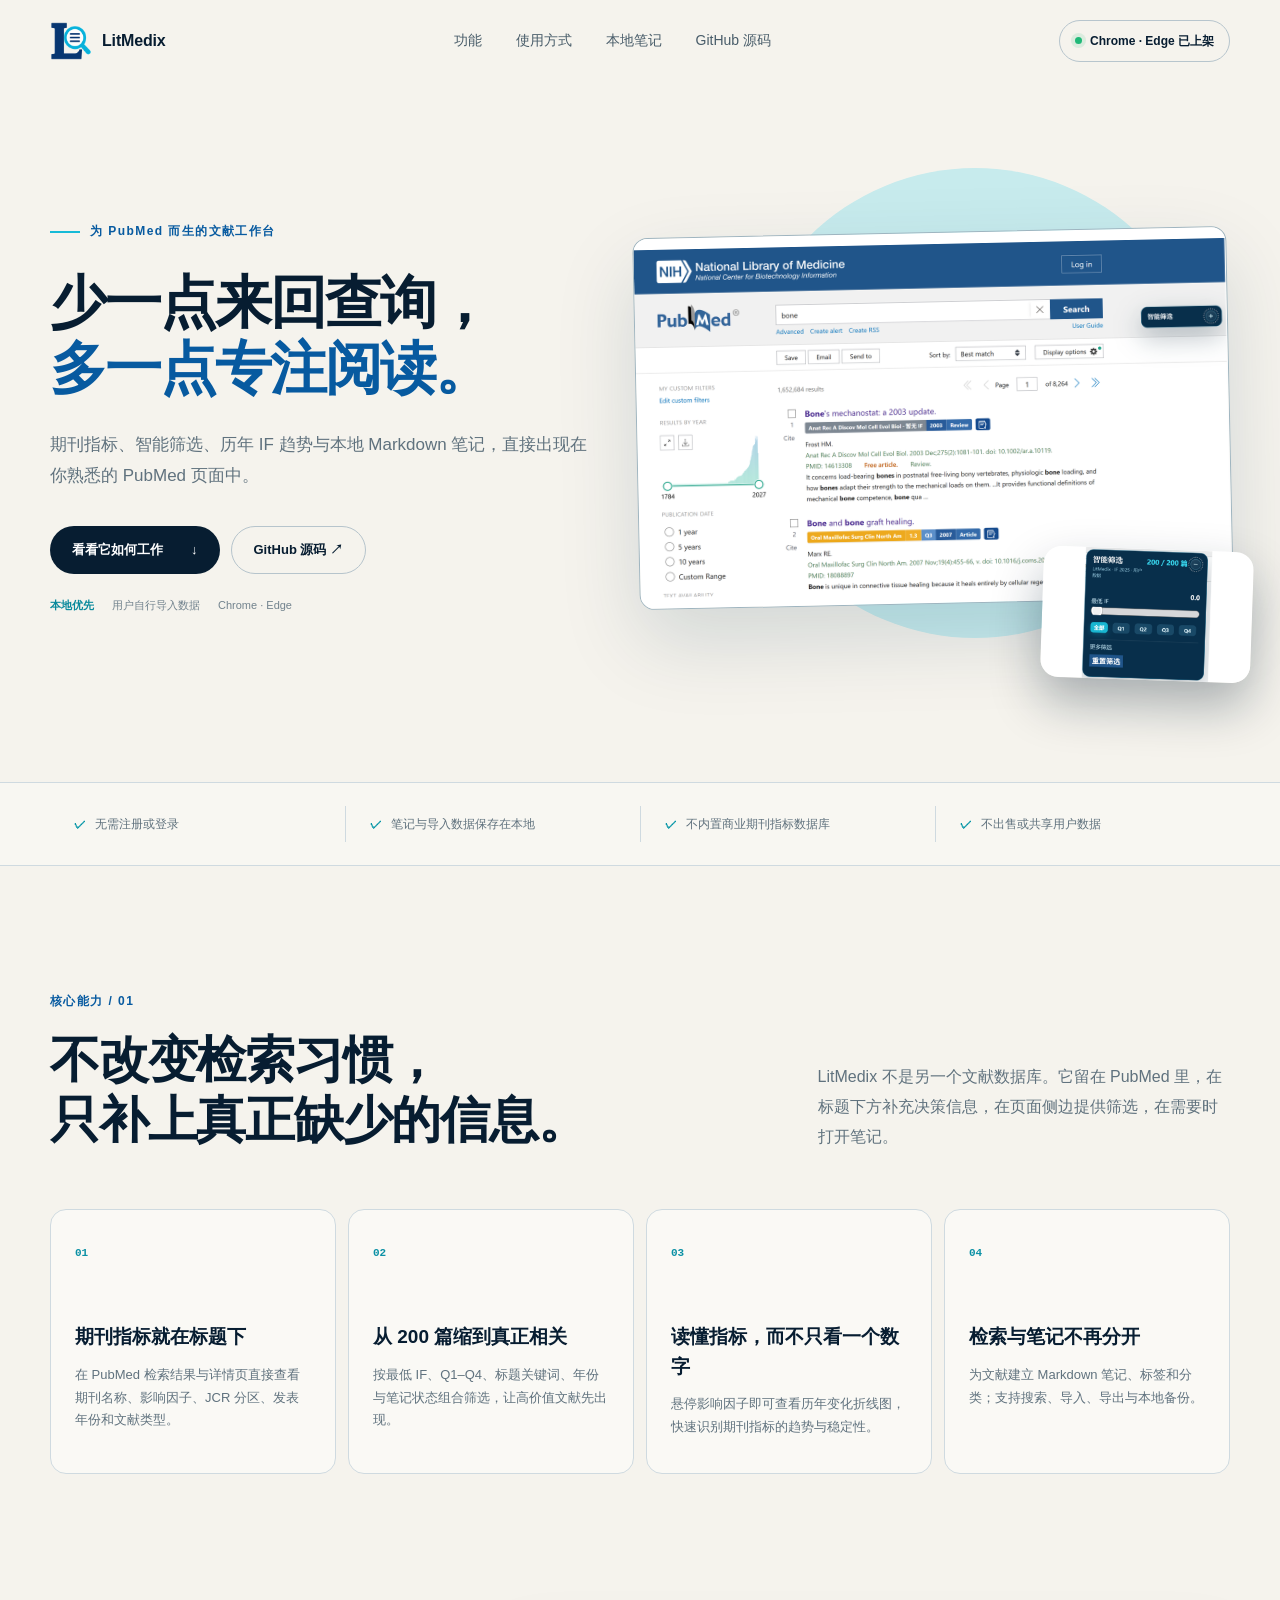
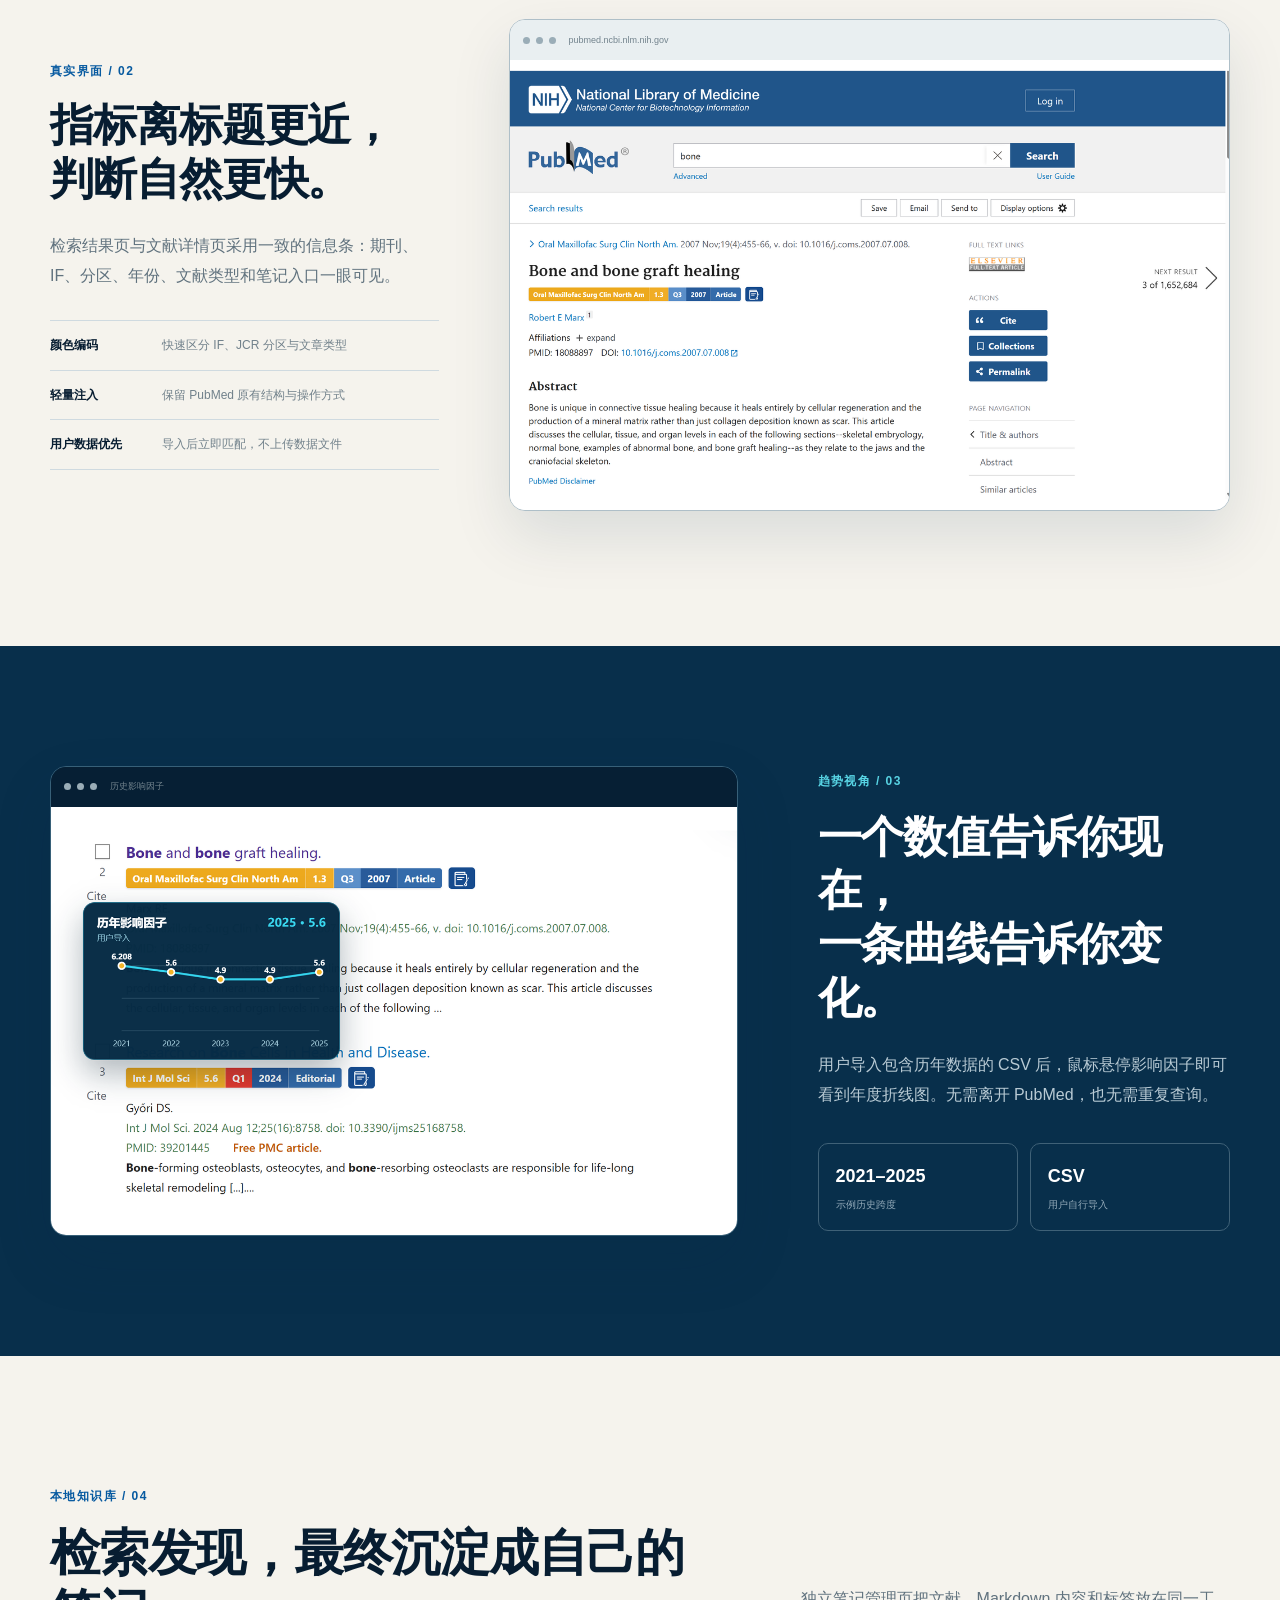
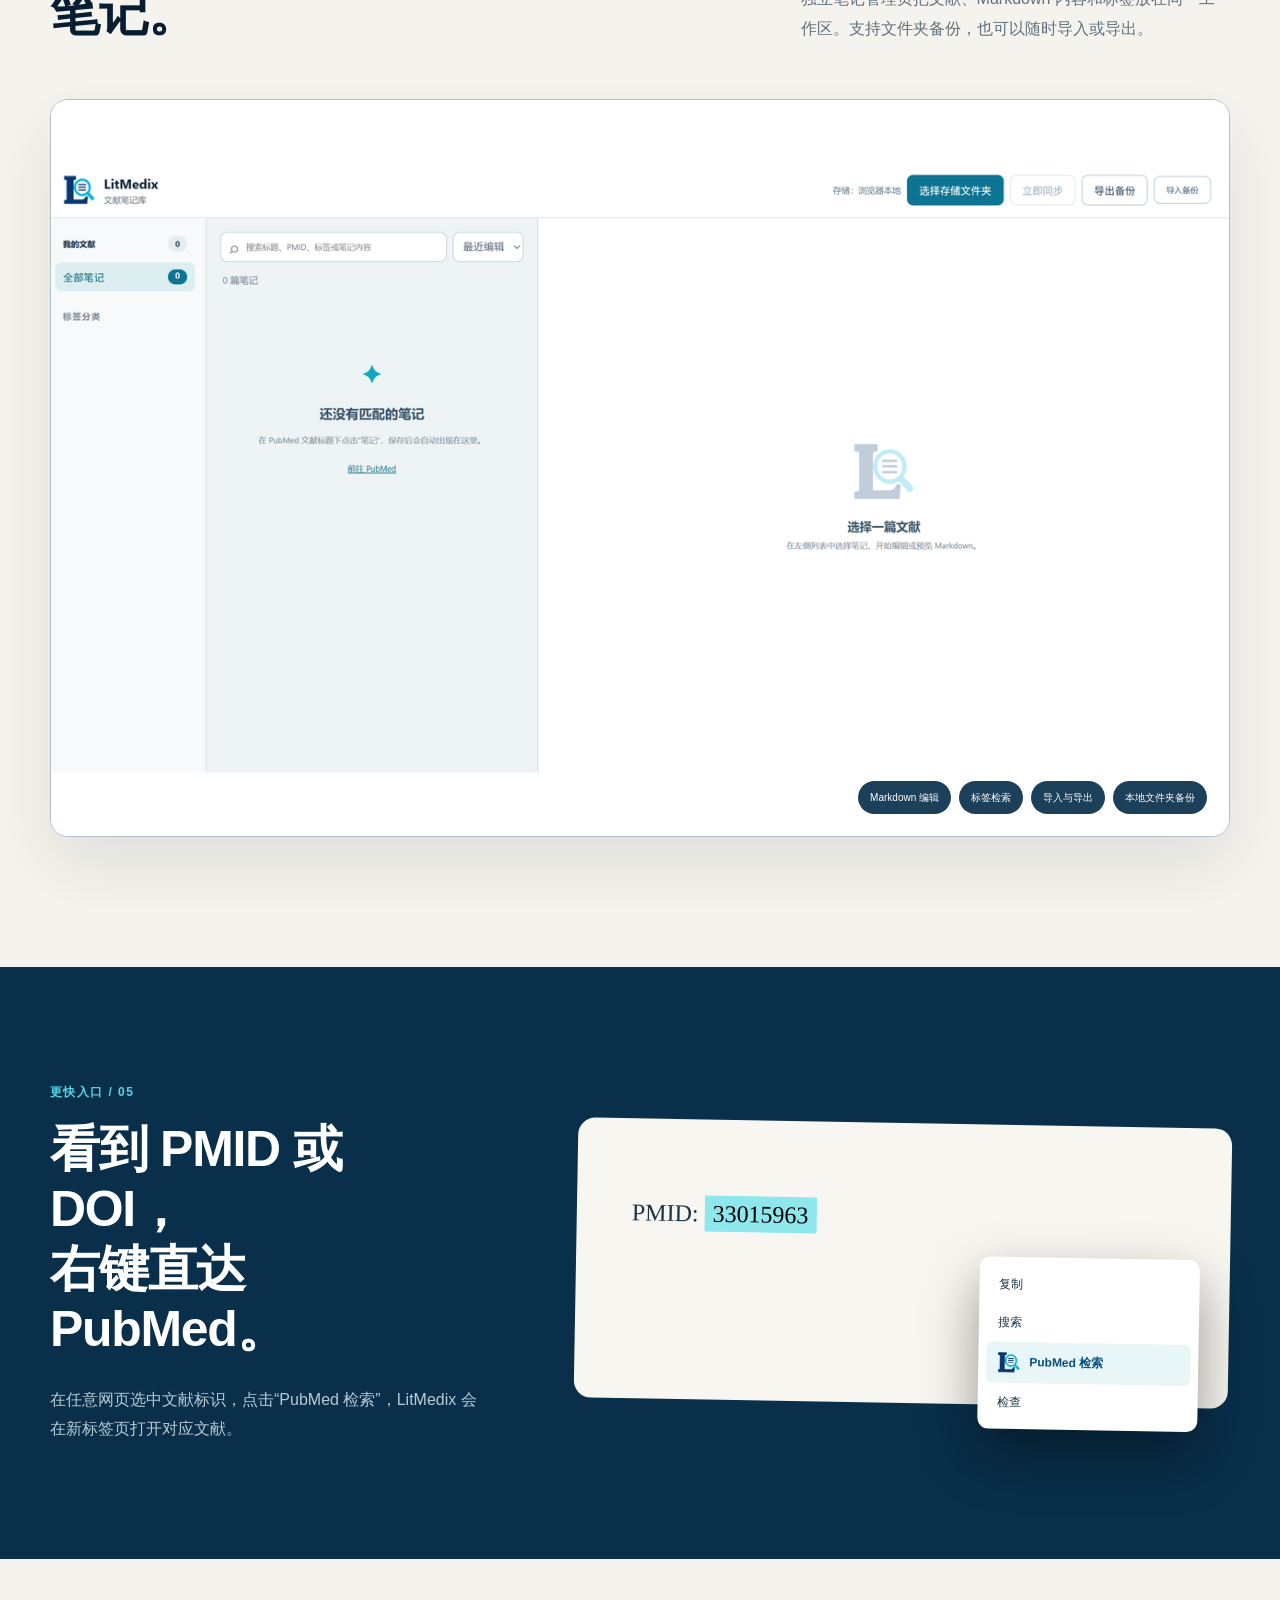
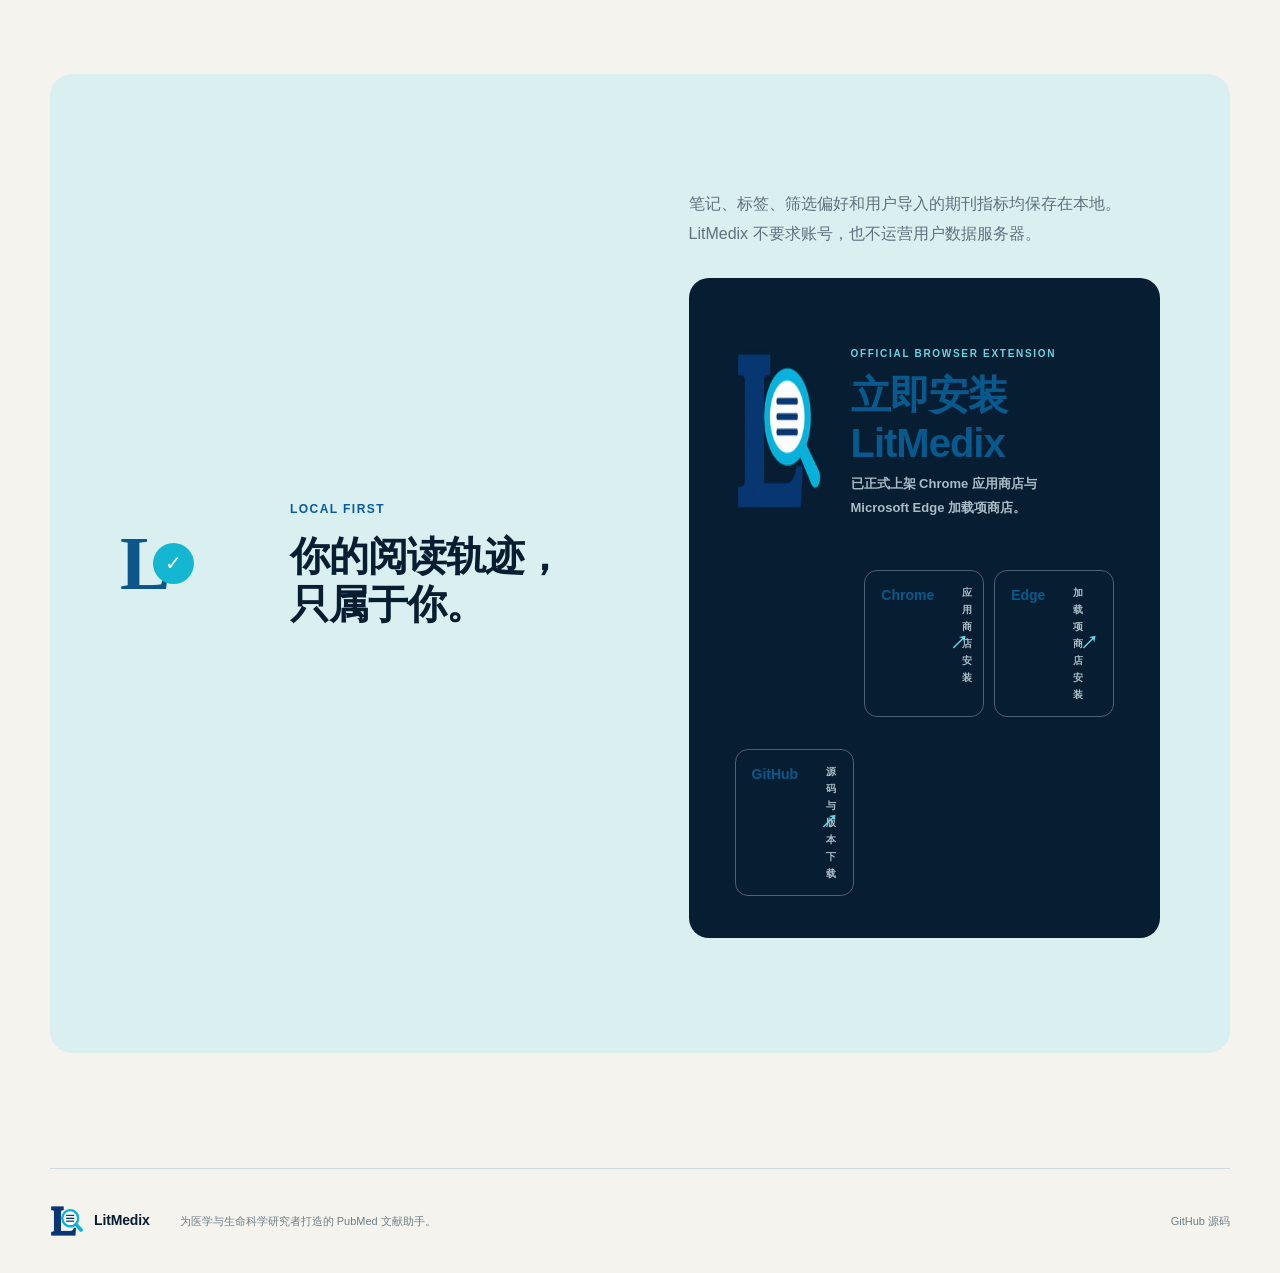
==== commit 661c6d10: "Apply responsive layout stylesheet" ====
--- a/index.html
+++ b/index.html
@@ -1,2 +1,2 @@
-﻿<!DOCTYPE html><html lang="zh-CN"><head><meta charSet="utf-8"/><meta name="viewport" content="width=device-width, initial-scale=1"/><link rel="preload" href="/litmedix-icon.png" as="image"/><link rel="preload" href="/pubmed-results.png" as="image"/><link rel="preload" href="/smart-filter.png" as="image"/><link rel="preload" href="/pubmed-detail.png" as="image"/><link rel="preload" href="/if-history-chart.png" as="image"/><link rel="preload" href="/notes-manager.png" as="image"/><link rel="stylesheet" href="assets/index-bfApPepZ.css" data-rsc-css-href="assets/index-bfApPepZ.css" data-precedence="vite-rsc/importer-resources"/><link rel="modulepreload" href="assets/layout-segment-context-ChXqOin5.js" crossorigin=""/><link rel="modulepreload" href="assets/rolldown-runtime-S-ySWqyJ.js" crossorigin=""/><link rel="modulepreload" href="assets/index-D1vCP54-.js" crossorigin=""/><link rel="modulepreload" href="assets/framework-XU8gKkFC.js" crossorigin=""/><title>LitMedix｜PubMed 文献检索、期刊指标与本地笔记</title><meta name="description" content="在 PubMed 页面直接查看期刊指标与历年 IF，使用智能筛选、右键检索和本地 Markdown 文献笔记。"/><meta property="og:title" content="LitMedix｜PubMed 文献检索、期刊指标与本地笔记"/><meta property="og:description" content="在 PubMed 页面直接查看期刊指标与历年 IF，使用智能筛选、右键检索和本地 Markdown 文献笔记。"/><meta property="og:type" content="website"/><meta property="og:image" content="http://localhost:3000/og.png"/><meta property="og:image:width" content="1200"/><meta property="og:image:height" content="630"/><meta property="og:image:alt" content="LitMedix：少一点查询，多一点专注阅读"/><meta name="twitter:card" content="summary_large_image"/><meta name="twitter:title" content="LitMedix｜PubMed 文献检索、期刊指标与本地笔记"/><meta name="twitter:description" content="在 PubMed 页面直接查看期刊指标与历年 IF，使用智能筛选、右键检索和本地 Markdown 文献笔记。"/><meta name="twitter:image" content="http://localhost:3000/og.png"/><link rel="shortcut icon" href="/litmedix-icon.png"/><link rel="icon" href="/litmedix-icon.png"/><link rel="modulepreload" href="assets/index-D1vCP54-.js" />
-</head><body><main><nav class="topbar shell" aria-label="主导航"><a class="brand" href="#top" aria-label="LitMedix 首页"><img src="litmedix-icon.png" alt="" width="42" height="42"/><span>LitMedix</span></a><div class="nav-links"><a href="#features">功能</a><a href="#workflow">使用方式</a><a href="#notes">本地笔记</a><a href="privacy/>隐私政策</a><a href="https://github.com/shupengstyle/litmedix" target="_blank" rel="noreferrer">GitHub 源码</a></div><a class="status-pill" href="#install"><i></i> Chrome · Edge 已上架</a></nav><section class="hero shell" id="top"><div class="hero-copy"><div class="eyebrow"><span></span> 为 PubMed 而生的文献工作台</div><h1><span>少一点来回查询，</span><br/><em>多一点专注阅读。</em></h1><p>期刊指标、智能筛选、历年 IF 趋势与本地 Markdown 笔记，直接出现在你熟悉的 PubMed 页面中。</p><div class="hero-actions"><a class="button primary" href="#features">看看它如何工作 <span>↓</span></a><a class="button secondary" href="privacy/>查看隐私政策</a><a class="button secondary" href="https://github.com/shupengstyle/litmedix" target="_blank" rel="noreferrer">GitHub 源码 ↗</a></div><div class="hero-proof"><b>本地优先</b><span>用户自行导入数据</span><span>Chrome · Edge</span></div></div><div class="hero-visual"><div class="glow"></div><img class="hero-browser" src="pubmed-results.png" alt="LitMedix 在 PubMed 搜索结果中显示期刊指标与笔记按钮"/><div class="hero-filter"><img src="smart-filter.png" alt="LitMedix 智能筛选面板"/></div></div></section><section class="trust-strip" aria-label="隐私与兼容性说明"><div class="shell trust-grid"><div><span>✓</span>无需注册或登录</div><div><span>✓</span>笔记与导入数据保存在本地</div><div><span>✓</span>不内置商业期刊指标数据库</div><div><span>✓</span>不出售或共享用户数据</div></div></section><section class="intro shell" id="features"><div class="section-label">核心能力 / 01</div><div class="intro-heading"><h2>不改变检索习惯，<br/>只补上真正缺少的信息。</h2><p>LitMedix 不是另一个文献数据库。它留在 PubMed 里，在标题下方补充决策信息，在页面侧边提供筛选，在需要时打开笔记。</p></div><div class="capability-grid"><article><span>01</span><h3>期刊指标就在标题下</h3><p>在 PubMed 检索结果与详情页直接查看期刊名称、影响因子、JCR 分区、发表年份和文献类型。</p></article><article><span>02</span><h3>从 200 篇缩到真正相关</h3><p>按最低 IF、Q1–Q4、标题关键词、年份与笔记状态组合筛选，让高价值文献先出现。</p></article><article><span>03</span><h3>读懂指标，而不只看一个数字</h3><p>悬停影响因子即可查看历年变化折线图，快速识别期刊指标的趋势与稳定性。</p></article><article><span>04</span><h3>检索与笔记不再分开</h3><p>为文献建立 Markdown 笔记、标签和分类；支持搜索、导入、导出与本地备份。</p></article></div></section><section class="showcase shell" id="workflow"><div class="showcase-copy"><div class="section-label">真实界面 / 02</div><h2>指标离标题更近，<br/>判断自然更快。</h2><p>检索结果页与文献详情页采用一致的信息条：期刊、IF、分区、年份、文献类型和笔记入口一眼可见。</p><ul><li><b>颜色编码</b><span>快速区分 IF、JCR 分区与文章类型</span></li><li><b>轻量注入</b><span>保留 PubMed 原有结构与操作方式</span></li><li><b>用户数据优先</b><span>导入后立即匹配，不上传数据文件</span></li></ul></div><div class="screen-frame detail-screen"><div class="frame-top"><i></i><i></i><i></i><span>pubmed.ncbi.nlm.nih.gov</span></div><img src="pubmed-detail.png" alt="LitMedix PubMed 文献详情页效果"/></div></section><section class="trend-section"><div class="shell trend-grid"><div class="screen-frame trend-screen"><div class="frame-top dark"><i></i><i></i><i></i><span>历史影响因子</span></div><img src="if-history-chart.png" alt="LitMedix 历年影响因子折线图"/></div><div class="trend-copy"><div class="section-label light">趋势视角 / 03</div><h2>一个数值告诉你现在，<br/>一条曲线告诉你变化。</h2><p>用户导入包含历年数据的 CSV 后，鼠标悬停影响因子即可看到年度折线图。无需离开 PubMed，也无需重复查询。</p><div class="mini-stats"><div><strong>2021–2025</strong><span>示例历史跨度</span></div><div><strong>CSV</strong><span>用户自行导入</span></div></div></div></div></section><section class="notes-section shell" id="notes"><div class="notes-heading"><div><div class="section-label">本地知识库 / 04</div><h2>检索发现，最终沉淀成自己的笔记。</h2></div><p>独立笔记管理页把文献、Markdown 内容和标签放在同一工作区。支持文件夹备份，也可以随时导入或导出。</p></div><div class="notes-window"><img src="notes-manager.png" alt="LitMedix 独立文献笔记管理页面"/><div class="notes-badges"><span>Markdown 编辑</span><span>标签检索</span><span>导入与导出</span><span>本地文件夹备份</span></div></div></section><section class="right-click-section"><div class="shell right-click-grid"><div><div class="section-label light">更快入口 / 05</div><h2>看到 PMID 或 DOI，<br/>右键直达 PubMed。</h2><p>在任意网页选中文献标识，点击“PubMed 检索”，LitMedix 会在新标签页打开对应文献。</p></div><div class="selection-demo"><div class="selection-text">PMID: <mark>33015963</mark></div><div class="context-menu"><span>复制</span><span>搜索</span><b><img src="litmedix-icon.png" alt=""/> PubMed 检索</b><span>检查</span></div></div></div></section><section class="privacy-home shell"><div class="privacy-mark">L<span>✓</span></div><div><div class="section-label">LOCAL FIRST</div><h2>你的阅读轨迹，<br/>只属于你。</h2></div><div class="privacy-copy"><p>笔记、标签、筛选偏好和用户导入的期刊指标均保存在本地。LitMedix 不要求账号，也不运营用户数据服务器。</p><a href="privacy/>阅读完整隐私政策 <span>→</span></a></div></section><section class="install shell" id="install"><div class="install-card"><img src="litmedix-icon.png" alt="LitMedix" width="88" height="88"/><div class="install-copy"><span>OFFICIAL BROWSER EXTENSION</span><h2>立即安装 LitMedix</h2><p>已正式上架 Chrome 应用商店与 Microsoft Edge 加载项商店。</p></div><div class="store-actions"><a class="store-button" href="https://chromewebstore.google.com/detail/mnhemcidnfciakknjnaenljdmhogoobk" target="_blank" rel="noreferrer" aria-label="前往 Chrome 应用商店安装 LitMedix"><b>Chrome</b><small>应用商店安装</small><strong>↗</strong></a><a class="store-button" href="https://microsoftedge.microsoft.com/addons/detail/amokcibabcndajpjdpjabcgkdjhmlked" target="_blank" rel="noreferrer" aria-label="前往 Microsoft Edge 加载项商店安装 LitMedix"><b>Edge</b><small>加载项商店安装</small><strong>↗</strong></a><a class="store-button" href="https://github.com/shupengstyle/litmedix" target="_blank" rel="noreferrer" aria-label="查看 LitMedix GitHub 源码"><b>GitHub</b><small>源码与版本下载</small><strong>↗</strong></a></div></div></section><footer class="footer shell"><a class="brand" href="#top"><img src="litmedix-icon.png" alt="" width="34" height="34"/><span>LitMedix</span></a><p>为医学与生命科学研究者打造的 PubMed 文献助手。</p><div><a href="https://github.com/shupengstyle/litmedix" target="_blank" rel="noreferrer">GitHub 源码</a><a href="privacy/>隐私政策</a><span>© 2026 LitMedix</span></div></footer></main></body></html>
+﻿<!DOCTYPE html><html lang="zh-CN"><head><meta charSet="utf-8"/><meta name="viewport" content="width=device-width, initial-scale=1"/><link rel="preload" href="/litmedix-icon.png" as="image"/><link rel="preload" href="/pubmed-results.png" as="image"/><link rel="preload" href="/smart-filter.png" as="image"/><link rel="preload" href="/pubmed-detail.png" as="image"/><link rel="preload" href="/if-history-chart.png" as="image"/><link rel="preload" href="/notes-manager.png" as="image"/><link rel="stylesheet" href="assets/index-Cm5SNm4l.css" data-rsc-css-href="assets/index-Cm5SNm4l.css" data-precedence="vite-rsc/importer-resources"/><link rel="modulepreload" href="assets/layout-segment-context-ChXqOin5.js" crossorigin=""/><link rel="modulepreload" href="assets/rolldown-runtime-S-ySWqyJ.js" crossorigin=""/><link rel="modulepreload" href="assets/index-D1vCP54-.js" crossorigin=""/><link rel="modulepreload" href="assets/framework-XU8gKkFC.js" crossorigin=""/><title>LitMedix｜PubMed 文献检索、期刊指标与本地笔记</title><meta name="description" content="在 PubMed 页面直接查看期刊指标与历年 IF，使用智能筛选、右键检索和本地 Markdown 文献笔记。"/><meta property="og:title" content="LitMedix｜PubMed 文献检索、期刊指标与本地笔记"/><meta property="og:description" content="在 PubMed 页面直接查看期刊指标与历年 IF，使用智能筛选、右键检索和本地 Markdown 文献笔记。"/><meta property="og:type" content="website"/><meta property="og:image" content="https://127.0.0.1:3000/og.png"/><meta property="og:image:width" content="1200"/><meta property="og:image:height" content="630"/><meta property="og:image:alt" content="LitMedix：少一点查询，多一点专注阅读"/><meta name="twitter:card" content="summary_large_image"/><meta name="twitter:title" content="LitMedix｜PubMed 文献检索、期刊指标与本地笔记"/><meta name="twitter:description" content="在 PubMed 页面直接查看期刊指标与历年 IF，使用智能筛选、右键检索和本地 Markdown 文献笔记。"/><meta name="twitter:image" content="https://127.0.0.1:3000/og.png"/><link rel="shortcut icon" href="/litmedix-icon.png"/><link rel="icon" href="/litmedix-icon.png"/><link rel="modulepreload" href="assets/index-D1vCP54-.js" />
+</head><body><main><nav class="topbar shell" aria-label="主导航"><a class="brand" href="#top" aria-label="LitMedix 首页"><img src="litmedix-icon.png" alt="" width="42" height="42"/><span>LitMedix</span></a><div class="nav-links"><a href="#features">功能</a><a href="#workflow">使用方式</a><a href="#notes">本地笔记</a><a href="privacy/>隐私政策</a><a href="https://github.com/shupengstyle/litmedix" target="_blank" rel="noreferrer">GitHub 源码</a></div><a class="status-pill" href="#install"><i></i> Chrome · Edge 已上架</a></nav><section class="hero shell" id="top"><div class="hero-copy"><div class="eyebrow"><span></span> 为 PubMed 而生的文献工作台</div><h1><span>少一点来回查询，</span><br/><em>多一点专注阅读。</em></h1><p>期刊指标、智能筛选、历年 IF 趋势与本地 Markdown 笔记，直接出现在你熟悉的 PubMed 页面中。</p><div class="hero-actions"><a class="button primary" href="#features">看看它如何工作 <span>↓</span></a><a class="button secondary" href="privacy/>查看隐私政策</a><a class="button secondary" href="https://github.com/shupengstyle/litmedix" target="_blank" rel="noreferrer">GitHub 源码 ↗</a></div><div class="hero-proof"><b>本地优先</b><span>用户自行导入数据</span><span>Chrome · Edge</span></div></div><div class="hero-visual"><div class="glow"></div><img class="hero-browser" src="pubmed-results.png" alt="LitMedix 在 PubMed 搜索结果中显示期刊指标与笔记按钮"/><div class="hero-filter"><img src="smart-filter.png" alt="LitMedix 智能筛选面板"/></div></div></section><section class="trust-strip" aria-label="隐私与兼容性说明"><div class="shell trust-grid"><div><span>✓</span>无需注册或登录</div><div><span>✓</span>笔记与导入数据保存在本地</div><div><span>✓</span>不内置商业期刊指标数据库</div><div><span>✓</span>不出售或共享用户数据</div></div></section><section class="intro shell" id="features"><div class="section-label">核心能力 / 01</div><div class="intro-heading"><h2>不改变检索习惯，<br/>只补上真正缺少的信息。</h2><p>LitMedix 不是另一个文献数据库。它留在 PubMed 里，在标题下方补充决策信息，在页面侧边提供筛选，在需要时打开笔记。</p></div><div class="capability-grid"><article><span>01</span><h3>期刊指标就在标题下</h3><p>在 PubMed 检索结果与详情页直接查看期刊名称、影响因子、JCR 分区、发表年份和文献类型。</p></article><article><span>02</span><h3>从 200 篇缩到真正相关</h3><p>按最低 IF、Q1–Q4、标题关键词、年份与笔记状态组合筛选，让高价值文献先出现。</p></article><article><span>03</span><h3>读懂指标，而不只看一个数字</h3><p>悬停影响因子即可查看历年变化折线图，快速识别期刊指标的趋势与稳定性。</p></article><article><span>04</span><h3>检索与笔记不再分开</h3><p>为文献建立 Markdown 笔记、标签和分类；支持搜索、导入、导出与本地备份。</p></article></div></section><section class="showcase shell" id="workflow"><div class="showcase-copy"><div class="section-label">真实界面 / 02</div><h2>指标离标题更近，<br/>判断自然更快。</h2><p>检索结果页与文献详情页采用一致的信息条：期刊、IF、分区、年份、文献类型和笔记入口一眼可见。</p><ul><li><b>颜色编码</b><span>快速区分 IF、JCR 分区与文章类型</span></li><li><b>轻量注入</b><span>保留 PubMed 原有结构与操作方式</span></li><li><b>用户数据优先</b><span>导入后立即匹配，不上传数据文件</span></li></ul></div><div class="screen-frame detail-screen"><div class="frame-top"><i></i><i></i><i></i><span>pubmed.ncbi.nlm.nih.gov</span></div><img src="pubmed-detail.png" alt="LitMedix PubMed 文献详情页效果"/></div></section><section class="trend-section"><div class="shell trend-grid"><div class="screen-frame trend-screen"><div class="frame-top dark"><i></i><i></i><i></i><span>历史影响因子</span></div><img src="if-history-chart.png" alt="LitMedix 历年影响因子折线图"/></div><div class="trend-copy"><div class="section-label light">趋势视角 / 03</div><h2>一个数值告诉你现在，<br/>一条曲线告诉你变化。</h2><p>用户导入包含历年数据的 CSV 后，鼠标悬停影响因子即可看到年度折线图。无需离开 PubMed，也无需重复查询。</p><div class="mini-stats"><div><strong>2021–2025</strong><span>示例历史跨度</span></div><div><strong>CSV</strong><span>用户自行导入</span></div></div></div></div></section><section class="notes-section shell" id="notes"><div class="notes-heading"><div><div class="section-label">本地知识库 / 04</div><h2>检索发现，最终沉淀成自己的笔记。</h2></div><p>独立笔记管理页把文献、Markdown 内容和标签放在同一工作区。支持文件夹备份，也可以随时导入或导出。</p></div><div class="notes-window"><img src="notes-manager.png" alt="LitMedix 独立文献笔记管理页面"/><div class="notes-badges"><span>Markdown 编辑</span><span>标签检索</span><span>导入与导出</span><span>本地文件夹备份</span></div></div></section><section class="right-click-section"><div class="shell right-click-grid"><div><div class="section-label light">更快入口 / 05</div><h2>看到 PMID 或 DOI，<br/>右键直达 PubMed。</h2><p>在任意网页选中文献标识，点击“PubMed 检索”，LitMedix 会在新标签页打开对应文献。</p></div><div class="selection-demo"><div class="selection-text">PMID: <mark>33015963</mark></div><div class="context-menu"><span>复制</span><span>搜索</span><b><img src="litmedix-icon.png" alt=""/> PubMed 检索</b><span>检查</span></div></div></div></section><section class="privacy-home shell"><div class="privacy-mark">L<span>✓</span></div><div><div class="section-label">LOCAL FIRST</div><h2>你的阅读轨迹，<br/>只属于你。</h2></div><div class="privacy-copy"><p>笔记、标签、筛选偏好和用户导入的期刊指标均保存在本地。LitMedix 不要求账号，也不运营用户数据服务器。</p><a href="privacy/>阅读完整隐私政策 <span>→</span></a></div></section><section class="install shell" id="install"><div class="install-card"><img src="litmedix-icon.png" alt="LitMedix" width="88" height="88"/><div class="install-copy"><span>OFFICIAL BROWSER EXTENSION</span><h2>立即安装 LitMedix</h2><p>已正式上架 Chrome 应用商店与 Microsoft Edge 加载项商店。</p></div><div class="store-actions"><a class="store-button" href="https://chromewebstore.google.com/detail/mnhemcidnfciakknjnaenljdmhogoobk" target="_blank" rel="noreferrer" aria-label="前往 Chrome 应用商店安装 LitMedix"><b>Chrome</b><small>应用商店安装</small><strong>↗</strong></a><a class="store-button" href="https://microsoftedge.microsoft.com/addons/detail/amokcibabcndajpjdpjabcgkdjhmlked" target="_blank" rel="noreferrer" aria-label="前往 Microsoft Edge 加载项商店安装 LitMedix"><b>Edge</b><small>加载项商店安装</small><strong>↗</strong></a><a class="store-button" href="https://github.com/shupengstyle/litmedix" target="_blank" rel="noreferrer" aria-label="查看 LitMedix GitHub 源码"><b>GitHub</b><small>源码与版本下载</small><strong>↗</strong></a></div></div></section><footer class="footer shell"><a class="brand" href="#top"><img src="litmedix-icon.png" alt="" width="34" height="34"/><span>LitMedix</span></a><p>为医学与生命科学研究者打造的 PubMed 文献助手。</p><div><a href="https://github.com/shupengstyle/litmedix" target="_blank" rel="noreferrer">GitHub 源码</a><a href="privacy/>隐私政策</a><span>© 2026 LitMedix</span></div></footer></main></body></html>
--- a/assets/index-Cm5SNm4l.css
+++ b/assets/index-Cm5SNm4l.css
@@ -0,0 +1,2 @@
+/*! tailwindcss v4.2.1 | MIT License | https://tailwindcss.com */
+@layer properties{@supports (((-webkit-hyphens:none)) and (not (margin-trim:inline))) or ((-moz-orient:inline) and (not (color:rgb(from red r g b)))){*,:before,:after,::backdrop{--tw-blur:initial;--tw-brightness:initial;--tw-contrast:initial;--tw-grayscale:initial;--tw-hue-rotate:initial;--tw-invert:initial;--tw-opacity:initial;--tw-saturate:initial;--tw-sepia:initial;--tw-drop-shadow:initial;--tw-drop-shadow-color:initial;--tw-drop-shadow-alpha:100%;--tw-drop-shadow-size:initial}}}@layer theme{:root,:host{--font-sans:ui-sans-serif, system-ui, sans-serif, "Apple Color Emoji", "Segoe UI Emoji", "Segoe UI Symbol", "Noto Color Emoji";--font-mono:ui-monospace, SFMono-Regular, Menlo, Monaco, Consolas, "Liberation Mono", "Courier New", monospace;--spacing:.25rem;--default-font-family:var(--font-sans);--default-mono-font-family:var(--font-mono)}}@layer base{*,:after,:before,::backdrop{box-sizing:border-box;border:0 solid;margin:0;padding:0}::file-selector-button{box-sizing:border-box;border:0 solid;margin:0;padding:0}html,:host{-webkit-text-size-adjust:100%;tab-size:4;line-height:1.5;font-family:var(--default-font-family,ui-sans-serif, system-ui, sans-serif, "Apple Color Emoji", "Segoe UI Emoji", "Segoe UI Symbol", "Noto Color Emoji");font-feature-settings:var(--default-font-feature-settings,normal);font-variation-settings:var(--default-font-variation-settings,normal);-webkit-tap-highlight-color:transparent}hr{height:0;color:inherit;border-top-width:1px}abbr:where([title]){-webkit-text-decoration:underline dotted;text-decoration:underline dotted}h1,h2,h3,h4,h5,h6{font-size:inherit;font-weight:inherit}a{color:inherit;-webkit-text-decoration:inherit;-webkit-text-decoration:inherit;-webkit-text-decoration:inherit;-webkit-text-decoration:inherit;text-decoration:inherit}b,strong{font-weight:bolder}code,kbd,samp,pre{font-family:var(--default-mono-font-family,ui-monospace, SFMono-Regular, Menlo, Monaco, Consolas, "Liberation Mono", "Courier New", monospace);font-feature-settings:var(--default-mono-font-feature-settings,normal);font-variation-settings:var(--default-mono-font-variation-settings,normal);font-size:1em}small{font-size:80%}sub,sup{vertical-align:baseline;font-size:75%;line-height:0;position:relative}sub{bottom:-.25em}sup{top:-.5em}table{text-indent:0;border-color:inherit;border-collapse:collapse}:-moz-focusring{outline:auto}progress{vertical-align:baseline}summary{display:list-item}ol,ul,menu{list-style:none}img,svg,video,canvas,audio,iframe,embed,object{vertical-align:middle;display:block}img,video{max-width:100%;height:auto}button,input,select,optgroup,textarea{font:inherit;font-feature-settings:inherit;font-variation-settings:inherit;letter-spacing:inherit;color:inherit;opacity:1;background-color:#0000;border-radius:0}::file-selector-button{font:inherit;font-feature-settings:inherit;font-variation-settings:inherit;letter-spacing:inherit;color:inherit;opacity:1;background-color:#0000;border-radius:0}:where(select:is([multiple],[size])) optgroup{font-weight:bolder}:where(select:is([multiple],[size])) optgroup option{padding-inline-start:20px}::file-selector-button{margin-inline-end:4px}::placeholder{opacity:1}@supports (not ((-webkit-appearance:-apple-pay-button))) or (contain-intrinsic-size:1px){::placeholder{color:currentColor}@supports (color:color-mix(in lab, red, red)){::placeholder{color:color-mix(in oklab, currentcolor 50%, transparent)}}}textarea{resize:vertical}::-webkit-search-decoration{-webkit-appearance:none}::-webkit-date-and-time-value{min-height:1lh;text-align:inherit}::-webkit-datetime-edit{display:inline-flex}::-webkit-datetime-edit-fields-wrapper{padding:0}::-webkit-datetime-edit{padding-block:0}::-webkit-datetime-edit-year-field{padding-block:0}::-webkit-datetime-edit-month-field{padding-block:0}::-webkit-datetime-edit-day-field{padding-block:0}::-webkit-datetime-edit-hour-field{padding-block:0}::-webkit-datetime-edit-minute-field{padding-block:0}::-webkit-datetime-edit-second-field{padding-block:0}::-webkit-datetime-edit-millisecond-field{padding-block:0}::-webkit-datetime-edit-meridiem-field{padding-block:0}::-webkit-calendar-picker-indicator{line-height:1}:-moz-ui-invalid{box-shadow:none}button,input:where([type=button],[type=reset],[type=submit]){appearance:button}::file-selector-button{appearance:button}::-webkit-inner-spin-button{height:auto}::-webkit-outer-spin-button{height:auto}[hidden]:where(:not([hidden=until-found])){display:none!important}}@layer components;@layer utilities{.visible{visibility:visible}.relative{position:relative}.static{position:static}.start{inset-inline-start:var(--spacing)}.end{inset-inline-end:var(--spacing)}.flex{display:flex}.hidden{display:none}.table{display:table}.resize{resize:both}.blur{--tw-blur:blur(8px);filter:var(--tw-blur,) var(--tw-brightness,) var(--tw-contrast,) var(--tw-grayscale,) var(--tw-hue-rotate,) var(--tw-invert,) var(--tw-saturate,) var(--tw-sepia,) var(--tw-drop-shadow,)}}body .privacy-home{grid-template-columns:120px minmax(300px,.85fr) minmax(420px,1.15fr)}body .privacy-home h2{word-break:keep-all;overflow-wrap:normal;line-height:1.18}body .privacy-copy{min-width:0}body .install-card{grid-template-columns:auto minmax(0,1fr);align-items:center;display:grid}body .install-copy{min-width:0}body .install-copy h2{word-break:keep-all}body .store-actions{grid-column:1/-1;grid-template-columns:repeat(3,minmax(0,1fr));width:100%;display:grid}body .store-button{min-width:0}@media (width<=1100px){body .privacy-home{grid-template-columns:100px minmax(0,1fr)}body .privacy-copy{grid-column:1/-1}}@media (width<=700px){body .privacy-home{grid-template-columns:1fr}body .install-card{text-align:center;grid-template-columns:1fr}body .install-card img{margin-inline:auto}body .store-actions{grid-template-columns:1fr}}.status-pill i{background:#20b978!important;box-shadow:0 0 0 4px #20b97820!important}.install-copy{flex:1}.store-actions{gap:10px;display:flex}.store-button{border:1px solid #496276;border-radius:13px;gap:2px;min-width:164px;padding:13px 42px 13px 16px;transition:all .2s;display:grid;position:relative}.store-button b{font-size:14px}.store-button small{color:#a9bcc7;font-size:10px}.store-button strong{color:#69d5e3;font-size:18px;position:absolute;top:50%;right:15px;transform:translateY(-50%)}.store-button:hover{background:#0d3a58;border-color:#69d5e3;transform:translateY(-2px)}@media (width<=620px){.status-pill:after{content:"已上架"!important}.store-actions{flex-direction:column;width:100%}.store-button{width:100%}}:root{--ink:#071d31;--navy:#082f4b;--blue:#075aa0;--cyan:#16bad7;--paper:#f5f3ed;--white:#fff;--muted:#60727e;--line:#cfdae0;--gold:#f4ac18}*{box-sizing:border-box}html{scroll-behavior:smooth}body{background:var(--paper);color:var(--ink);margin:0;font-family:Inter,PingFang SC,Microsoft YaHei,system-ui,sans-serif}a{color:inherit;text-decoration:none}img{max-width:100%;display:block}.shell{width:min(1180px,100% - 40px);margin-inline:auto}.topbar{justify-content:space-between;align-items:center;height:82px;display:flex}.brand{letter-spacing:-.02em;align-items:center;gap:10px;font-weight:900;display:flex}.brand img{object-fit:contain}.nav-links{color:#485c69;gap:34px;font-size:13px;display:flex}.nav-links a:hover{color:var(--blue)}.status-pill{border:1px solid #b7c5cd;border-radius:999px;align-items:center;gap:8px;padding:10px 15px;font-size:12px;font-weight:750;display:flex}.status-pill i,.review-badge i{background:#f4ad16;border-radius:50%;width:7px;height:7px;box-shadow:0 0 0 4px #f4ad1620}.hero{grid-template-columns:.82fr 1.18fr;align-items:center;gap:64px;min-height:700px;padding:72px 0 100px;display:grid}.eyebrow,.section-label{letter-spacing:.19em;text-transform:uppercase;color:var(--blue);font-size:11px;font-weight:850}.eyebrow{align-items:center;gap:10px;display:flex}.eyebrow span{background:var(--cyan);width:30px;height:2px}h1,h2,h3,p{margin-top:0}.hero h1{letter-spacing:-.062em;margin:27px 0 28px;font-size:clamp(52px,5.6vw,78px);line-height:1.02}.hero h1 em{color:var(--blue);font-style:normal}.hero-copy>p{color:var(--muted);max-width:560px;font-size:17px;line-height:1.85}.hero-actions{gap:11px;margin-top:34px;display:flex}.button{border-radius:999px;justify-content:center;align-items:center;min-height:48px;padding:0 22px;font-size:13px;font-weight:800;display:inline-flex}.button.primary{background:var(--ink);color:#fff;gap:28px}.button.primary:hover{background:var(--blue)}.button.secondary{border:1px solid #b6c4cc}.hero-proof{color:#71828d;flex-wrap:wrap;gap:18px;margin-top:22px;font-size:11px;display:flex}.hero-proof b{color:#07889b}.hero-visual{place-items:center;min-height:500px;display:grid;position:relative}.glow{background:#c7ebed;border-radius:50%;width:470px;height:470px;position:absolute;top:0;right:20px}.hero-browser{border:1px solid #9fb5c0;border-radius:15px;width:100%;position:relative;transform:rotate(-1.2deg);box-shadow:0 32px 80px #07314d25}.hero-filter{border-radius:18px;width:210px;position:absolute;bottom:-12px;right:-22px;overflow:hidden;transform:rotate(2deg);box-shadow:0 24px 50px #071d3150}.trust-strip{border-block:1px solid var(--line);background:#f8f7f2}.trust-grid{grid-template-columns:repeat(4,1fr);align-items:center;min-height:82px;display:grid}.trust-grid div{border-left:1px solid var(--line);color:#5f717d;align-items:center;gap:9px;height:36px;padding-left:24px;font-size:12px;display:flex}.trust-grid div:first-child{border-left:0}.trust-grid span{color:#0796a7;font-weight:900}.intro{padding:125px 0}.intro-heading{grid-template-columns:1.15fr .7fr;align-items:end;gap:90px;margin:20px 0 58px;display:grid}.intro-heading h2,.showcase h2,.trend-copy h2,.notes-heading h2,.right-click-section h2,.privacy-home h2{letter-spacing:-.05em;margin:0;font-size:clamp(39px,4.5vw,60px);line-height:1.08}.intro-heading p,.showcase-copy>p,.trend-copy>p,.notes-heading>p,.right-click-section p,.privacy-copy p{color:var(--muted);margin:0;line-height:1.85}.capability-grid{grid-template-columns:repeat(4,1fr);gap:12px;display:grid}.capability-grid article{border:1px solid var(--line);background:#faf9f5;border-radius:16px;min-height:265px;padding:27px 24px;transition:all .2s}.capability-grid article:hover{transform:translateY(-4px);box-shadow:0 20px 35px #06304a10}.capability-grid article>span{color:#0b91a5;font:700 11px ui-monospace,monospace}.capability-grid h3{margin:58px 0 12px;font-size:19px;line-height:1.35}.capability-grid p{color:var(--muted);font-size:13px;line-height:1.75}.showcase{grid-template-columns:.7fr 1.3fr;align-items:center;gap:70px;padding:20px 0 135px;display:grid}.showcase-copy h2{margin:17px 0 26px;font-size:48px}.showcase-copy ul{border-top:1px solid var(--line);margin:30px 0 0;padding:0;list-style:none}.showcase-copy li{border-bottom:1px solid var(--line);grid-template-columns:100px 1fr;gap:12px;padding:14px 0;font-size:12px;display:grid}.showcase-copy li span{color:#71818b}.screen-frame{background:#fff;border:1px solid #aebfc8;border-radius:16px;overflow:hidden;box-shadow:0 25px 60px #092e471d}.frame-top{background:#e9eff1;align-items:center;gap:6px;height:40px;padding:0 13px;display:flex}.frame-top i{background:#9aadb7;border-radius:50%;width:7px;height:7px}.frame-top span{color:#72838d;margin-left:7px;font-size:9px}.screen-frame>img{width:100%}.trend-section{background:var(--navy);color:#fff;padding:120px 0}.trend-grid{grid-template-columns:1.25fr .75fr;align-items:center;gap:80px;display:grid}.frame-top.dark{background:#061f34}.trend-screen{background:#092f4c;border-color:#376078}.trend-copy .section-label.light,.right-click-section .section-label.light{color:#58d4e4}.trend-copy h2{margin:18px 0 26px;font-size:48px}.trend-copy>p{color:#b8cad4}.mini-stats{grid-template-columns:repeat(2,1fr);gap:12px;margin-top:34px;display:grid}.mini-stats div{border:1px solid #3f6177;border-radius:10px;padding:17px}.mini-stats strong,.mini-stats span{display:block}.mini-stats strong{font-size:18px}.mini-stats span{color:#93aab9;margin-top:4px;font-size:10px}.notes-section{padding:130px 0}.notes-heading{grid-template-columns:1fr .65fr;align-items:end;gap:90px;margin-bottom:55px;display:grid}.notes-heading h2{margin-top:17px}.notes-window{background:#fff;border:1px solid #b2c2ca;border-radius:18px;position:relative;overflow:hidden;box-shadow:0 28px 65px #092e4718}.notes-badges{flex-wrap:wrap;justify-content:flex-end;gap:8px;display:flex;position:absolute;bottom:22px;right:22px}.notes-badges span{color:#fff;-webkit-backdrop-filter:blur(6px);backdrop-filter:blur(6px);background:#082f4bea;border-radius:999px;padding:8px 12px;font-size:10px}.right-click-section{color:#fff;background:#092f4b;padding:115px 0}.right-click-grid{grid-template-columns:.8fr 1.2fr;align-items:center;gap:90px;display:grid}.right-click-section h2{margin:18px 0 25px}.right-click-section p{color:#b7cad5;max-width:520px}.selection-demo{color:#1b3445;background:#f7f6f0;border-radius:17px;min-height:280px;padding:75px 55px;position:relative;transform:rotate(1deg)}.selection-text{font:24px/1.6 Georgia,serif}.selection-text mark{background:#8ee7ed;padding:5px 8px}.context-menu{background:#fff;border-radius:11px;width:220px;padding:8px;display:grid;position:absolute;bottom:-24px;right:30px;box-shadow:0 24px 55px #0006}.context-menu>*{border-radius:6px;padding:9px 11px;font-size:12px}.context-menu b{color:#07517e;background:#e8f6f7;align-items:center;gap:9px;display:flex}.context-menu img{width:23px;height:23px}.privacy-home{background:#d9eff0;border-radius:22px;grid-template-columns:120px .9fr 1fr;align-items:center;gap:50px;margin-block:115px;padding:115px 70px;display:grid}.privacy-mark{color:#0c568b;font:900 76px Georgia,serif;position:relative}.privacy-mark span{color:#fff;background:#14b6d2;border-radius:50%;place-items:center;width:41px;height:41px;font:700 20px system-ui;display:grid;position:absolute;top:23px;left:33px}.privacy-home h2{margin-top:14px;font-size:43px}.privacy-copy a{color:#075a8d;gap:28px;margin-top:22px;font-size:13px;font-weight:800;display:inline-flex}.install{padding-bottom:115px}.install-card{color:#fff;background:#071d31;border-radius:20px;align-items:center;gap:28px;padding:42px 46px;display:flex}.install-card>div:nth-child(2){flex:1}.install-card span{letter-spacing:.17em;color:#69d5e3;font-size:10px;font-weight:800}.install-card h2{margin:8px 0 5px;font-size:28px}.install-card p{color:#a9bcc7;margin:0;font-size:13px}.review-badge{border:1px solid #496276;border-radius:999px;align-items:center;gap:10px;padding:13px 18px;font-size:12px;font-weight:800;display:flex}.footer{border-top:1px solid var(--line);color:#6d7e89;align-items:center;gap:30px;min-height:105px;font-size:11px;display:flex}.footer p{flex:1;margin:0}.footer>div{gap:24px;display:flex}.footer .brand{color:var(--ink);font-size:14px}@media (width<=950px){.nav-links{display:none}.hero{grid-template-columns:1fr;padding-top:50px}.hero-copy{text-align:center}.eyebrow,.hero-actions,.hero-proof{justify-content:center}.hero-copy>p{margin-inline:auto}.hero-visual{min-height:430px}.intro-heading,.showcase,.trend-grid,.notes-heading,.right-click-grid{grid-template-columns:1fr;gap:45px}.capability-grid{grid-template-columns:repeat(2,1fr)}.trust-grid{grid-template-columns:repeat(2,1fr);padding-block:12px}.trust-grid div:nth-child(3){border-left:0}.showcase-copy{max-width:650px}.trend-screen{order:2}.privacy-home{grid-template-columns:90px 1fr}.privacy-copy{grid-column:1/-1}.notes-badges{background:#082f4b;border-radius:0;justify-content:center;padding:13px;position:static}}@media (width<=620px){.shell{width:min(100% - 24px,1180px)}.topbar{height:70px}.status-pill{padding:11px;font-size:0}.status-pill:after{content:"审核中";font-size:11px}.hero{padding:45px 0 75px}.hero h1{text-align:left;font-size:48px}.hero-copy{text-align:left}.eyebrow,.hero-actions,.hero-proof{justify-content:flex-start}.hero-actions{flex-direction:column}.button{width:100%}.hero-filter{width:145px;right:0}.hero-visual{min-height:310px}.trust-grid,.capability-grid{grid-template-columns:1fr}.trust-grid div{border-left:0;border-top:1px solid var(--line)}.intro,.notes-section{padding-block:85px}.intro-heading{gap:25px}.intro-heading h2,.notes-heading h2{font-size:39px}.capability-grid article{min-height:220px}.capability-grid h3{margin-top:35px}.showcase{padding-bottom:85px}.showcase-copy h2,.trend-copy h2{font-size:39px}.trend-section,.right-click-section{padding-block:85px}.mini-stats{grid-template-columns:1fr}.selection-demo{min-height:250px;padding:55px 24px}.context-menu{right:12px}.privacy-home{grid-template-columns:1fr;margin-block:80px;padding:45px 25px}.privacy-home h2{font-size:37px}.install-card{flex-wrap:wrap;padding:32px 25px}.install-card img{width:62px;height:62px}.review-badge{justify-content:center;width:100%}.footer{flex-wrap:wrap;padding-block:25px}.footer p{flex-basis:100%;order:3}.footer>div{margin-left:auto}}@property --tw-blur{syntax:"*";inherits:false}@property --tw-brightness{syntax:"*";inherits:false}@property --tw-contrast{syntax:"*";inherits:false}@property --tw-grayscale{syntax:"*";inherits:false}@property --tw-hue-rotate{syntax:"*";inherits:false}@property --tw-invert{syntax:"*";inherits:false}@property --tw-opacity{syntax:"*";inherits:false}@property --tw-saturate{syntax:"*";inherits:false}@property --tw-sepia{syntax:"*";inherits:false}@property --tw-drop-shadow{syntax:"*";inherits:false}@property --tw-drop-shadow-color{syntax:"*";inherits:false}@property --tw-drop-shadow-alpha{syntax:"<percentage>";inherits:false;initial-value:100%}@property --tw-drop-shadow-size{syntax:"*";inherits:false}body{-webkit-font-smoothing:antialiased;text-rendering:optimizelegibility;font-family:PingFang SC,Microsoft YaHei,Hiragino Sans GB,Source Han Sans CN,Noto Sans CJK SC,Arial,sans-serif;font-size:16px;line-height:1.7}.brand{letter-spacing:-.01em;font-weight:800}.nav-links{font-size:14px}.hero{grid-template-columns:.95fr 1.05fr;gap:48px}.eyebrow,.section-label{letter-spacing:.12em;text-transform:none;font-size:12px;font-weight:700}.hero h1{letter-spacing:-.035em;margin:27px 0 28px;font-size:clamp(44px,4.45vw,64px);font-weight:750;line-height:1.16}.hero h1 span,.hero h1 em{white-space:nowrap}.intro-heading h2,.showcase h2,.trend-copy h2,.notes-heading h2,.right-click-section h2,.privacy-home h2{letter-spacing:-.025em;font-size:clamp(36px,3.9vw,54px);font-weight:700;line-height:1.2}.capability-grid h3{font-weight:700;line-height:1.55}.showcase-copy h2,.trend-copy h2{font-size:44px;line-height:1.22}.privacy-home h2{font-size:40px;line-height:1.25}@media (width<=950px){.hero{grid-template-columns:1fr}}@media (width<=620px){.hero h1{letter-spacing:-.02em;font-size:36px;line-height:1.25}.hero h1 span,.hero h1 em{white-space:normal}.showcase-copy h2,.trend-copy h2,.privacy-home h2{font-size:36px}}.policy-page{color:#102d44;background:#f3f7f8;min-height:100vh;padding-bottom:56px}.policy-header{color:#fff;background:radial-gradient(circle at 82% 14%,#0e718d 0,#0000 34%),linear-gradient(135deg,#041f37,#074e72);min-height:330px;padding:34px max(24px,50vw - 460px)}.policy-brand{align-items:center;gap:11px;font-size:19px;font-weight:850;display:inline-flex}.policy-brand img{object-fit:contain}.policy-heading{padding-top:58px}.policy-heading>span{letter-spacing:.2em;color:#71dbe8;font-size:11px;font-weight:800}.policy-page .policy-heading h1{letter-spacing:-.045em;margin:15px 0 16px;font-size:clamp(44px,6vw,70px);line-height:1}.policy-heading p{color:#c7e5ed;margin:0;font-size:17px}.policy-card{background:#fff;border:1px solid #d6e3e8;border-radius:20px;width:min(920px,100% - 28px);margin:-60px auto 0;padding:46px 56px;box-shadow:0 24px 60px #052a3e1f}.policy-summary{color:#21495b;background:#ebf9fb;border-left:4px solid #13aec5;border-radius:8px;margin:0 0 36px;padding:18px 20px;font-weight:650}.policy-card section{border-top:1px solid #e3ebee;padding:27px 0}.policy-card section:first-of-type{border-top:0}.policy-page .policy-card h2{letter-spacing:-.02em;margin:0 0 10px;font-size:22px}.policy-card p,.policy-card li{color:#4e6675;line-height:1.85}.policy-card p{margin:0}.policy-card ul{margin:13px 0 0;padding-left:22px}.policy-card li+li{margin-top:5px}.policy-footer{color:#718794;border-top:1px solid #dce7eb;justify-content:space-between;gap:20px;padding-top:28px;font-size:13px;display:flex}.policy-footer a{color:#057f9b;font-weight:700}@media (width<=640px){.policy-header{min-height:290px}.policy-heading{padding-top:42px}.policy-card{margin-top:-42px;padding:32px 23px}.policy-footer{flex-direction:column}.policy-page .policy-heading h1{font-size:48px}}
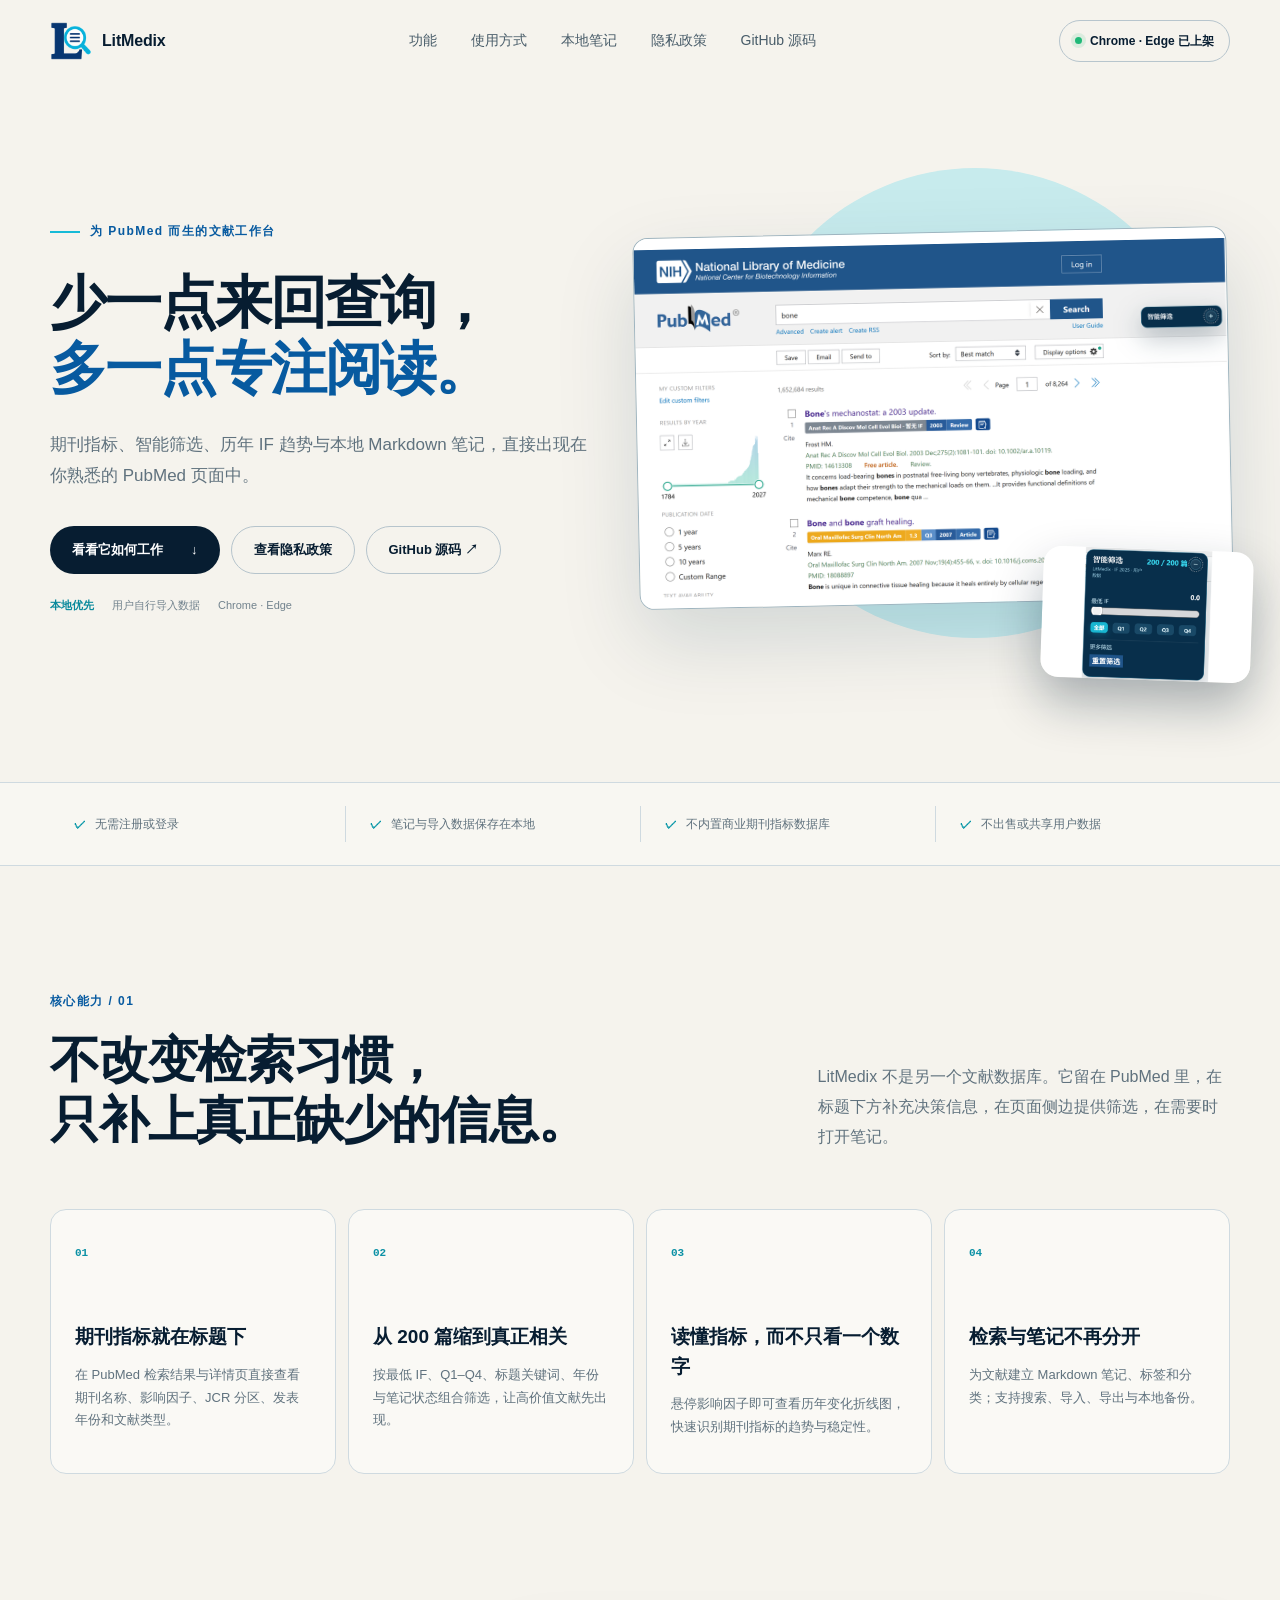
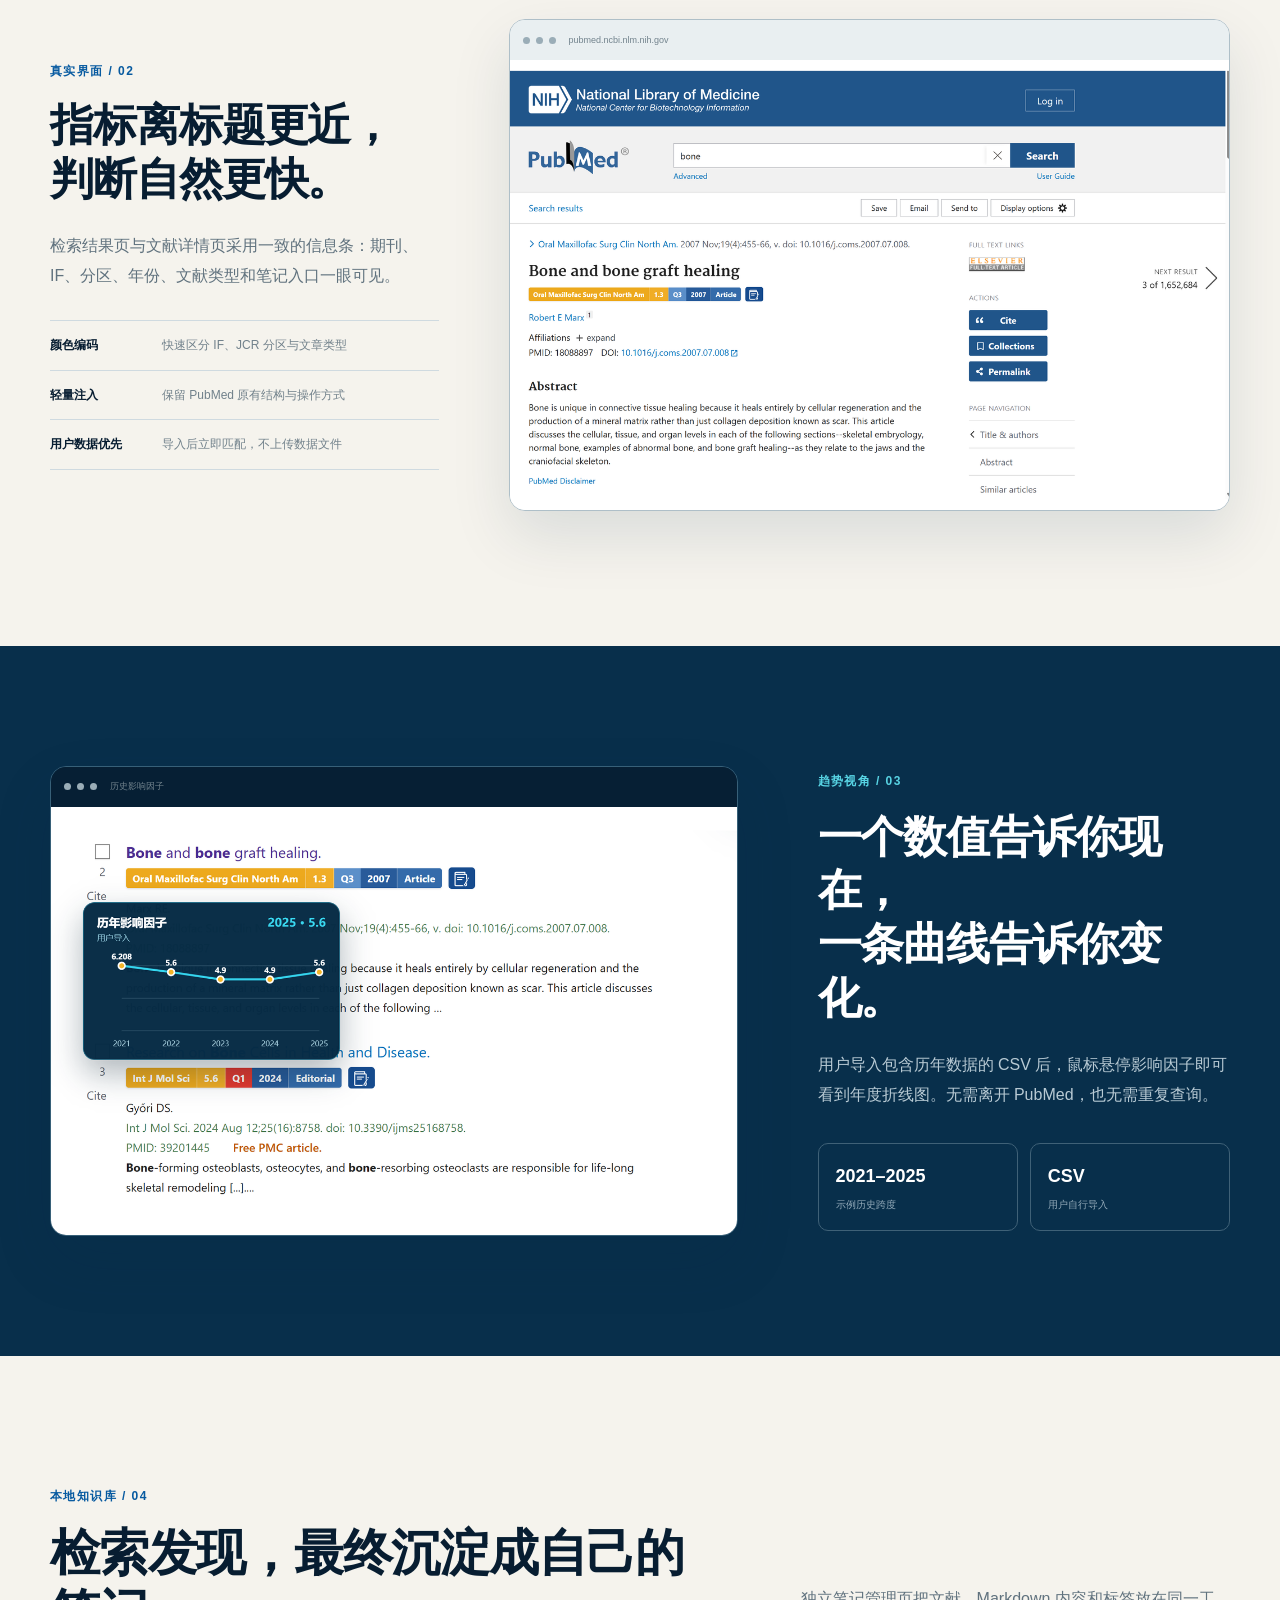
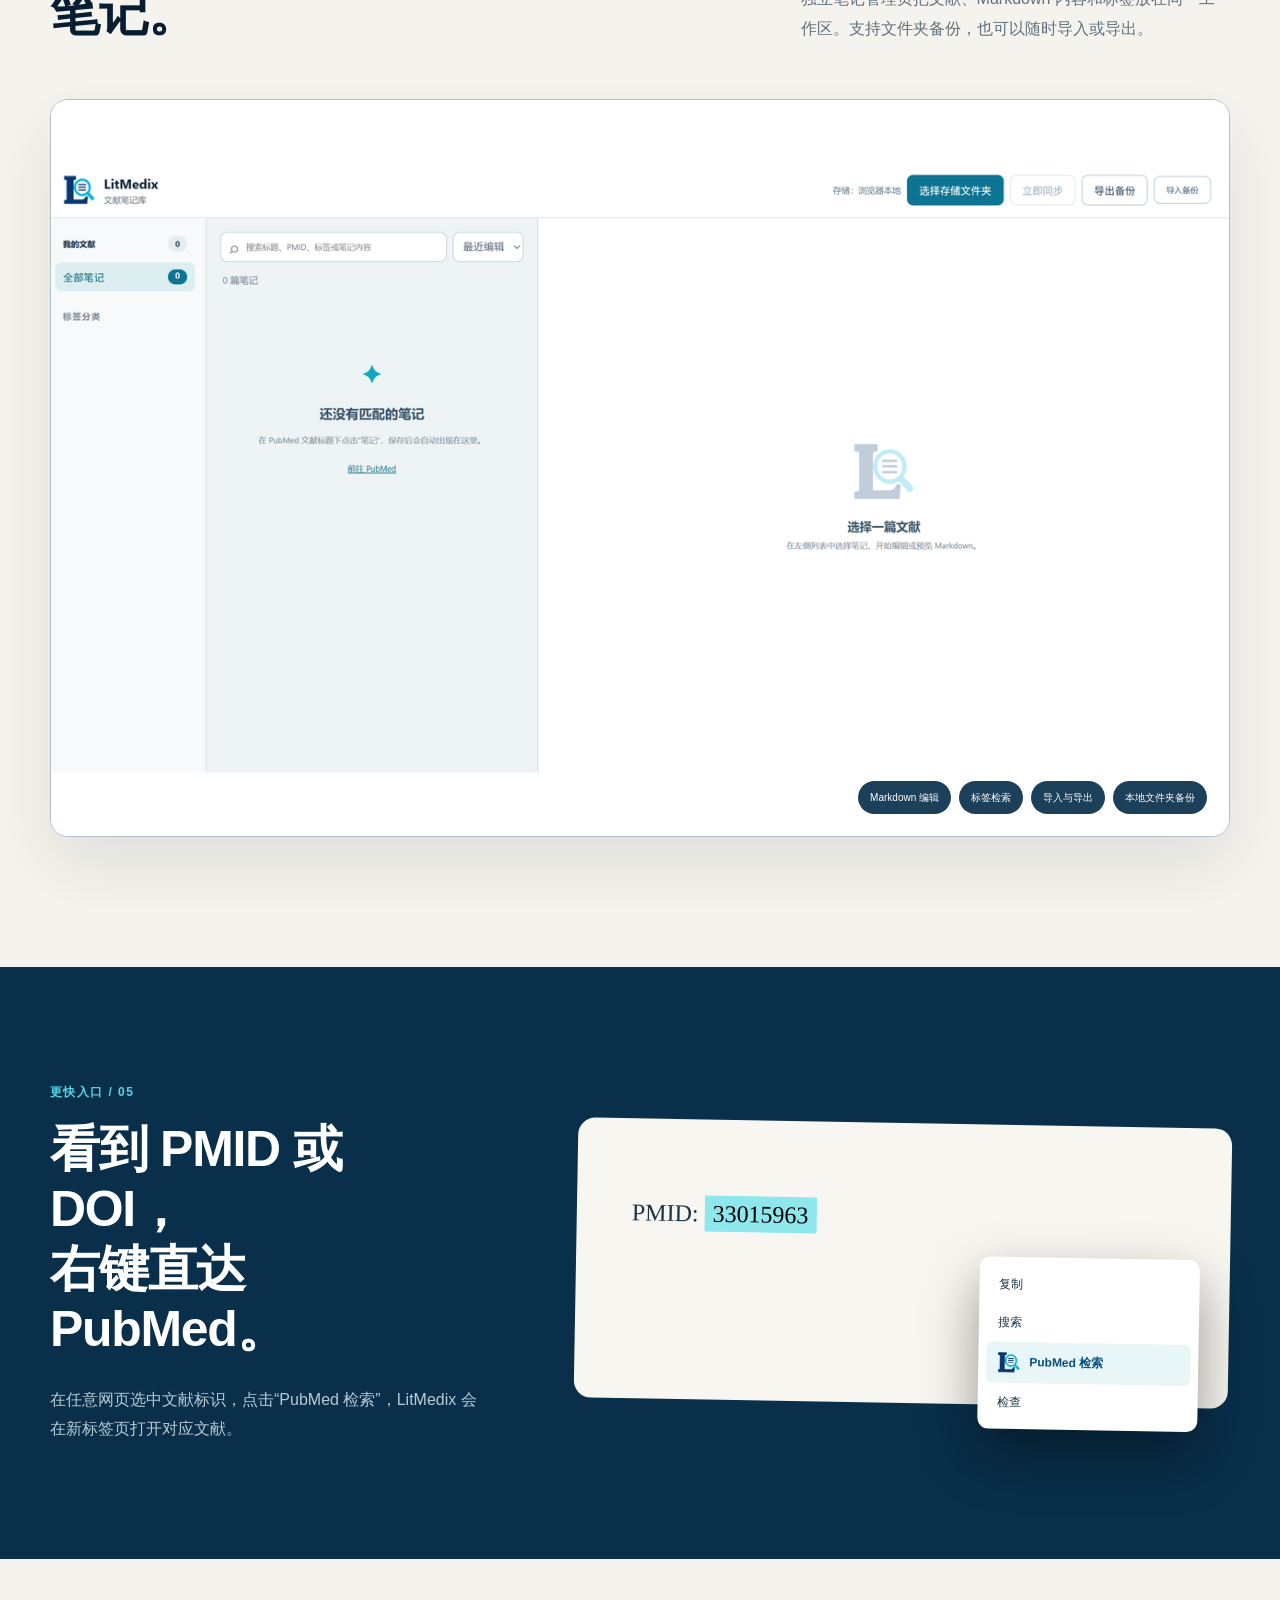
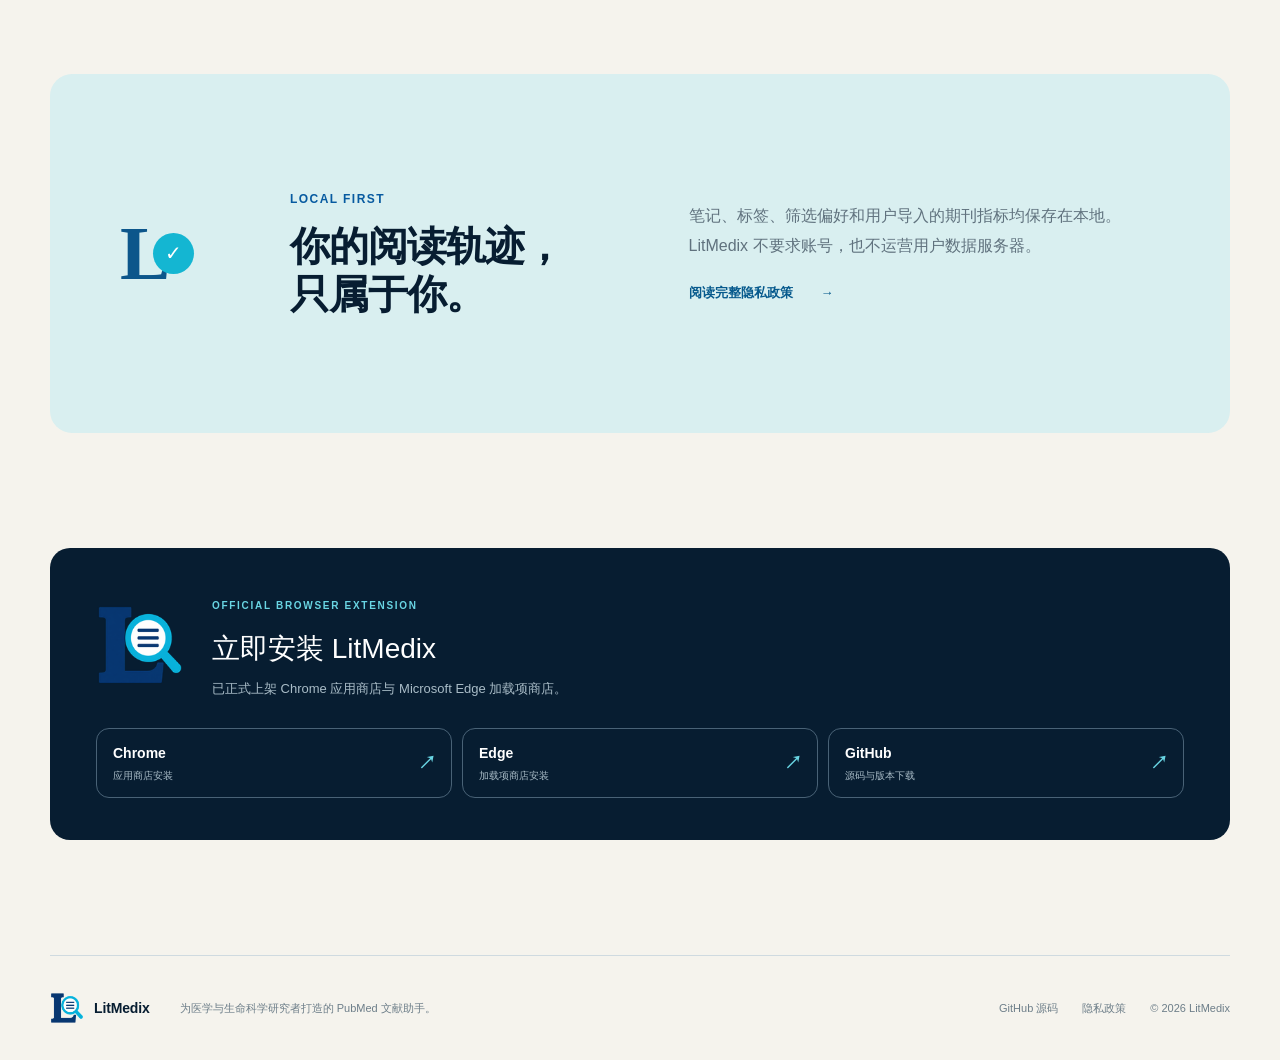
==== commit 9b3ecfdb: "Bind litmedix.online and update canonical URLs" ====
--- a/index.html
+++ b/index.html
@@ -1,2 +1,2 @@
-﻿<!DOCTYPE html><html lang="zh-CN"><head><meta charSet="utf-8"/><meta name="viewport" content="width=device-width, initial-scale=1"/><link rel="preload" href="/litmedix-icon.png" as="image"/><link rel="preload" href="/pubmed-results.png" as="image"/><link rel="preload" href="/smart-filter.png" as="image"/><link rel="preload" href="/pubmed-detail.png" as="image"/><link rel="preload" href="/if-history-chart.png" as="image"/><link rel="preload" href="/notes-manager.png" as="image"/><link rel="stylesheet" href="assets/index-Cm5SNm4l.css" data-rsc-css-href="assets/index-Cm5SNm4l.css" data-precedence="vite-rsc/importer-resources"/><link rel="modulepreload" href="assets/layout-segment-context-ChXqOin5.js" crossorigin=""/><link rel="modulepreload" href="assets/rolldown-runtime-S-ySWqyJ.js" crossorigin=""/><link rel="modulepreload" href="assets/index-D1vCP54-.js" crossorigin=""/><link rel="modulepreload" href="assets/framework-XU8gKkFC.js" crossorigin=""/><title>LitMedix｜PubMed 文献检索、期刊指标与本地笔记</title><meta name="description" content="在 PubMed 页面直接查看期刊指标与历年 IF，使用智能筛选、右键检索和本地 Markdown 文献笔记。"/><meta property="og:title" content="LitMedix｜PubMed 文献检索、期刊指标与本地笔记"/><meta property="og:description" content="在 PubMed 页面直接查看期刊指标与历年 IF，使用智能筛选、右键检索和本地 Markdown 文献笔记。"/><meta property="og:type" content="website"/><meta property="og:image" content="https://127.0.0.1:3000/og.png"/><meta property="og:image:width" content="1200"/><meta property="og:image:height" content="630"/><meta property="og:image:alt" content="LitMedix：少一点查询，多一点专注阅读"/><meta name="twitter:card" content="summary_large_image"/><meta name="twitter:title" content="LitMedix｜PubMed 文献检索、期刊指标与本地笔记"/><meta name="twitter:description" content="在 PubMed 页面直接查看期刊指标与历年 IF，使用智能筛选、右键检索和本地 Markdown 文献笔记。"/><meta name="twitter:image" content="https://127.0.0.1:3000/og.png"/><link rel="shortcut icon" href="/litmedix-icon.png"/><link rel="icon" href="/litmedix-icon.png"/><link rel="modulepreload" href="assets/index-D1vCP54-.js" />
-</head><body><main><nav class="topbar shell" aria-label="主导航"><a class="brand" href="#top" aria-label="LitMedix 首页"><img src="litmedix-icon.png" alt="" width="42" height="42"/><span>LitMedix</span></a><div class="nav-links"><a href="#features">功能</a><a href="#workflow">使用方式</a><a href="#notes">本地笔记</a><a href="privacy/>隐私政策</a><a href="https://github.com/shupengstyle/litmedix" target="_blank" rel="noreferrer">GitHub 源码</a></div><a class="status-pill" href="#install"><i></i> Chrome · Edge 已上架</a></nav><section class="hero shell" id="top"><div class="hero-copy"><div class="eyebrow"><span></span> 为 PubMed 而生的文献工作台</div><h1><span>少一点来回查询，</span><br/><em>多一点专注阅读。</em></h1><p>期刊指标、智能筛选、历年 IF 趋势与本地 Markdown 笔记，直接出现在你熟悉的 PubMed 页面中。</p><div class="hero-actions"><a class="button primary" href="#features">看看它如何工作 <span>↓</span></a><a class="button secondary" href="privacy/>查看隐私政策</a><a class="button secondary" href="https://github.com/shupengstyle/litmedix" target="_blank" rel="noreferrer">GitHub 源码 ↗</a></div><div class="hero-proof"><b>本地优先</b><span>用户自行导入数据</span><span>Chrome · Edge</span></div></div><div class="hero-visual"><div class="glow"></div><img class="hero-browser" src="pubmed-results.png" alt="LitMedix 在 PubMed 搜索结果中显示期刊指标与笔记按钮"/><div class="hero-filter"><img src="smart-filter.png" alt="LitMedix 智能筛选面板"/></div></div></section><section class="trust-strip" aria-label="隐私与兼容性说明"><div class="shell trust-grid"><div><span>✓</span>无需注册或登录</div><div><span>✓</span>笔记与导入数据保存在本地</div><div><span>✓</span>不内置商业期刊指标数据库</div><div><span>✓</span>不出售或共享用户数据</div></div></section><section class="intro shell" id="features"><div class="section-label">核心能力 / 01</div><div class="intro-heading"><h2>不改变检索习惯，<br/>只补上真正缺少的信息。</h2><p>LitMedix 不是另一个文献数据库。它留在 PubMed 里，在标题下方补充决策信息，在页面侧边提供筛选，在需要时打开笔记。</p></div><div class="capability-grid"><article><span>01</span><h3>期刊指标就在标题下</h3><p>在 PubMed 检索结果与详情页直接查看期刊名称、影响因子、JCR 分区、发表年份和文献类型。</p></article><article><span>02</span><h3>从 200 篇缩到真正相关</h3><p>按最低 IF、Q1–Q4、标题关键词、年份与笔记状态组合筛选，让高价值文献先出现。</p></article><article><span>03</span><h3>读懂指标，而不只看一个数字</h3><p>悬停影响因子即可查看历年变化折线图，快速识别期刊指标的趋势与稳定性。</p></article><article><span>04</span><h3>检索与笔记不再分开</h3><p>为文献建立 Markdown 笔记、标签和分类；支持搜索、导入、导出与本地备份。</p></article></div></section><section class="showcase shell" id="workflow"><div class="showcase-copy"><div class="section-label">真实界面 / 02</div><h2>指标离标题更近，<br/>判断自然更快。</h2><p>检索结果页与文献详情页采用一致的信息条：期刊、IF、分区、年份、文献类型和笔记入口一眼可见。</p><ul><li><b>颜色编码</b><span>快速区分 IF、JCR 分区与文章类型</span></li><li><b>轻量注入</b><span>保留 PubMed 原有结构与操作方式</span></li><li><b>用户数据优先</b><span>导入后立即匹配，不上传数据文件</span></li></ul></div><div class="screen-frame detail-screen"><div class="frame-top"><i></i><i></i><i></i><span>pubmed.ncbi.nlm.nih.gov</span></div><img src="pubmed-detail.png" alt="LitMedix PubMed 文献详情页效果"/></div></section><section class="trend-section"><div class="shell trend-grid"><div class="screen-frame trend-screen"><div class="frame-top dark"><i></i><i></i><i></i><span>历史影响因子</span></div><img src="if-history-chart.png" alt="LitMedix 历年影响因子折线图"/></div><div class="trend-copy"><div class="section-label light">趋势视角 / 03</div><h2>一个数值告诉你现在，<br/>一条曲线告诉你变化。</h2><p>用户导入包含历年数据的 CSV 后，鼠标悬停影响因子即可看到年度折线图。无需离开 PubMed，也无需重复查询。</p><div class="mini-stats"><div><strong>2021–2025</strong><span>示例历史跨度</span></div><div><strong>CSV</strong><span>用户自行导入</span></div></div></div></div></section><section class="notes-section shell" id="notes"><div class="notes-heading"><div><div class="section-label">本地知识库 / 04</div><h2>检索发现，最终沉淀成自己的笔记。</h2></div><p>独立笔记管理页把文献、Markdown 内容和标签放在同一工作区。支持文件夹备份，也可以随时导入或导出。</p></div><div class="notes-window"><img src="notes-manager.png" alt="LitMedix 独立文献笔记管理页面"/><div class="notes-badges"><span>Markdown 编辑</span><span>标签检索</span><span>导入与导出</span><span>本地文件夹备份</span></div></div></section><section class="right-click-section"><div class="shell right-click-grid"><div><div class="section-label light">更快入口 / 05</div><h2>看到 PMID 或 DOI，<br/>右键直达 PubMed。</h2><p>在任意网页选中文献标识，点击“PubMed 检索”，LitMedix 会在新标签页打开对应文献。</p></div><div class="selection-demo"><div class="selection-text">PMID: <mark>33015963</mark></div><div class="context-menu"><span>复制</span><span>搜索</span><b><img src="litmedix-icon.png" alt=""/> PubMed 检索</b><span>检查</span></div></div></div></section><section class="privacy-home shell"><div class="privacy-mark">L<span>✓</span></div><div><div class="section-label">LOCAL FIRST</div><h2>你的阅读轨迹，<br/>只属于你。</h2></div><div class="privacy-copy"><p>笔记、标签、筛选偏好和用户导入的期刊指标均保存在本地。LitMedix 不要求账号，也不运营用户数据服务器。</p><a href="privacy/>阅读完整隐私政策 <span>→</span></a></div></section><section class="install shell" id="install"><div class="install-card"><img src="litmedix-icon.png" alt="LitMedix" width="88" height="88"/><div class="install-copy"><span>OFFICIAL BROWSER EXTENSION</span><h2>立即安装 LitMedix</h2><p>已正式上架 Chrome 应用商店与 Microsoft Edge 加载项商店。</p></div><div class="store-actions"><a class="store-button" href="https://chromewebstore.google.com/detail/mnhemcidnfciakknjnaenljdmhogoobk" target="_blank" rel="noreferrer" aria-label="前往 Chrome 应用商店安装 LitMedix"><b>Chrome</b><small>应用商店安装</small><strong>↗</strong></a><a class="store-button" href="https://microsoftedge.microsoft.com/addons/detail/amokcibabcndajpjdpjabcgkdjhmlked" target="_blank" rel="noreferrer" aria-label="前往 Microsoft Edge 加载项商店安装 LitMedix"><b>Edge</b><small>加载项商店安装</small><strong>↗</strong></a><a class="store-button" href="https://github.com/shupengstyle/litmedix" target="_blank" rel="noreferrer" aria-label="查看 LitMedix GitHub 源码"><b>GitHub</b><small>源码与版本下载</small><strong>↗</strong></a></div></div></section><footer class="footer shell"><a class="brand" href="#top"><img src="litmedix-icon.png" alt="" width="34" height="34"/><span>LitMedix</span></a><p>为医学与生命科学研究者打造的 PubMed 文献助手。</p><div><a href="https://github.com/shupengstyle/litmedix" target="_blank" rel="noreferrer">GitHub 源码</a><a href="privacy/>隐私政策</a><span>© 2026 LitMedix</span></div></footer></main></body></html>
+﻿<!DOCTYPE html><html lang="zh-CN"><head><meta charSet="utf-8"/><meta name="viewport" content="width=device-width, initial-scale=1"/><link rel="preload" href="/litmedix-icon.png" as="image"/><link rel="preload" href="/pubmed-results.png" as="image"/><link rel="preload" href="/smart-filter.png" as="image"/><link rel="preload" href="/pubmed-detail.png" as="image"/><link rel="preload" href="/if-history-chart.png" as="image"/><link rel="preload" href="/notes-manager.png" as="image"/><link rel="stylesheet" href="assets/index-Cm5SNm4l.css" data-rsc-css-href="assets/index-Cm5SNm4l.css" data-precedence="vite-rsc/importer-resources"/><link rel="modulepreload" href="assets/layout-segment-context-ChXqOin5.js" crossorigin=""/><link rel="modulepreload" href="assets/rolldown-runtime-S-ySWqyJ.js" crossorigin=""/><link rel="modulepreload" href="assets/index-D1vCP54-.js" crossorigin=""/><link rel="modulepreload" href="assets/framework-XU8gKkFC.js" crossorigin=""/><title>LitMedix｜PubMed 文献检索、期刊指标与本地笔记</title><meta name="description" content="在 PubMed 页面直接查看期刊指标与历年 IF，使用智能筛选、右键检索和本地 Markdown 文献笔记。"/><meta property="og:title" content="LitMedix｜PubMed 文献检索、期刊指标与本地笔记"/><meta property="og:description" content="在 PubMed 页面直接查看期刊指标与历年 IF，使用智能筛选、右键检索和本地 Markdown 文献笔记。"/><meta property="og:type" content="website"/><meta property="og:image" content="https://litmedix.online/og.png"/><meta property="og:image:width" content="1200"/><meta property="og:image:height" content="630"/><meta property="og:image:alt" content="LitMedix：少一点查询，多一点专注阅读"/><meta name="twitter:card" content="summary_large_image"/><meta name="twitter:title" content="LitMedix｜PubMed 文献检索、期刊指标与本地笔记"/><meta name="twitter:description" content="在 PubMed 页面直接查看期刊指标与历年 IF，使用智能筛选、右键检索和本地 Markdown 文献笔记。"/><meta name="twitter:image" content="https://litmedix.online/og.png"/><link rel="shortcut icon" href="/litmedix-icon.png"/><link rel="icon" href="/litmedix-icon.png"/><link rel="modulepreload" href="assets/index-D1vCP54-.js" />
+<link rel="canonical" href="https://litmedix.online/"/><meta property="og:url" content="https://litmedix.online/"/></head><body><main><nav class="topbar shell" aria-label="主导航"><a class="brand" href="#top" aria-label="LitMedix 首页"><img src="litmedix-icon.png" alt="" width="42" height="42"/><span>LitMedix</span></a><div class="nav-links"><a href="#features">功能</a><a href="#workflow">使用方式</a><a href="#notes">本地笔记</a><a href="privacy/">隐私政策</a><a href="https://github.com/shupengstyle/litmedix" target="_blank" rel="noreferrer">GitHub 源码</a></div><a class="status-pill" href="#install"><i></i> Chrome · Edge 已上架</a></nav><section class="hero shell" id="top"><div class="hero-copy"><div class="eyebrow"><span></span> 为 PubMed 而生的文献工作台</div><h1><span>少一点来回查询，</span><br/><em>多一点专注阅读。</em></h1><p>期刊指标、智能筛选、历年 IF 趋势与本地 Markdown 笔记，直接出现在你熟悉的 PubMed 页面中。</p><div class="hero-actions"><a class="button primary" href="#features">看看它如何工作 <span>↓</span></a><a class="button secondary" href="privacy/">查看隐私政策</a><a class="button secondary" href="https://github.com/shupengstyle/litmedix" target="_blank" rel="noreferrer">GitHub 源码 ↗</a></div><div class="hero-proof"><b>本地优先</b><span>用户自行导入数据</span><span>Chrome · Edge</span></div></div><div class="hero-visual"><div class="glow"></div><img class="hero-browser" src="pubmed-results.png" alt="LitMedix 在 PubMed 搜索结果中显示期刊指标与笔记按钮"/><div class="hero-filter"><img src="smart-filter.png" alt="LitMedix 智能筛选面板"/></div></div></section><section class="trust-strip" aria-label="隐私与兼容性说明"><div class="shell trust-grid"><div><span>✓</span>无需注册或登录</div><div><span>✓</span>笔记与导入数据保存在本地</div><div><span>✓</span>不内置商业期刊指标数据库</div><div><span>✓</span>不出售或共享用户数据</div></div></section><section class="intro shell" id="features"><div class="section-label">核心能力 / 01</div><div class="intro-heading"><h2>不改变检索习惯，<br/>只补上真正缺少的信息。</h2><p>LitMedix 不是另一个文献数据库。它留在 PubMed 里，在标题下方补充决策信息，在页面侧边提供筛选，在需要时打开笔记。</p></div><div class="capability-grid"><article><span>01</span><h3>期刊指标就在标题下</h3><p>在 PubMed 检索结果与详情页直接查看期刊名称、影响因子、JCR 分区、发表年份和文献类型。</p></article><article><span>02</span><h3>从 200 篇缩到真正相关</h3><p>按最低 IF、Q1–Q4、标题关键词、年份与笔记状态组合筛选，让高价值文献先出现。</p></article><article><span>03</span><h3>读懂指标，而不只看一个数字</h3><p>悬停影响因子即可查看历年变化折线图，快速识别期刊指标的趋势与稳定性。</p></article><article><span>04</span><h3>检索与笔记不再分开</h3><p>为文献建立 Markdown 笔记、标签和分类；支持搜索、导入、导出与本地备份。</p></article></div></section><section class="showcase shell" id="workflow"><div class="showcase-copy"><div class="section-label">真实界面 / 02</div><h2>指标离标题更近，<br/>判断自然更快。</h2><p>检索结果页与文献详情页采用一致的信息条：期刊、IF、分区、年份、文献类型和笔记入口一眼可见。</p><ul><li><b>颜色编码</b><span>快速区分 IF、JCR 分区与文章类型</span></li><li><b>轻量注入</b><span>保留 PubMed 原有结构与操作方式</span></li><li><b>用户数据优先</b><span>导入后立即匹配，不上传数据文件</span></li></ul></div><div class="screen-frame detail-screen"><div class="frame-top"><i></i><i></i><i></i><span>pubmed.ncbi.nlm.nih.gov</span></div><img src="pubmed-detail.png" alt="LitMedix PubMed 文献详情页效果"/></div></section><section class="trend-section"><div class="shell trend-grid"><div class="screen-frame trend-screen"><div class="frame-top dark"><i></i><i></i><i></i><span>历史影响因子</span></div><img src="if-history-chart.png" alt="LitMedix 历年影响因子折线图"/></div><div class="trend-copy"><div class="section-label light">趋势视角 / 03</div><h2>一个数值告诉你现在，<br/>一条曲线告诉你变化。</h2><p>用户导入包含历年数据的 CSV 后，鼠标悬停影响因子即可看到年度折线图。无需离开 PubMed，也无需重复查询。</p><div class="mini-stats"><div><strong>2021–2025</strong><span>示例历史跨度</span></div><div><strong>CSV</strong><span>用户自行导入</span></div></div></div></div></section><section class="notes-section shell" id="notes"><div class="notes-heading"><div><div class="section-label">本地知识库 / 04</div><h2>检索发现，最终沉淀成自己的笔记。</h2></div><p>独立笔记管理页把文献、Markdown 内容和标签放在同一工作区。支持文件夹备份，也可以随时导入或导出。</p></div><div class="notes-window"><img src="notes-manager.png" alt="LitMedix 独立文献笔记管理页面"/><div class="notes-badges"><span>Markdown 编辑</span><span>标签检索</span><span>导入与导出</span><span>本地文件夹备份</span></div></div></section><section class="right-click-section"><div class="shell right-click-grid"><div><div class="section-label light">更快入口 / 05</div><h2>看到 PMID 或 DOI，<br/>右键直达 PubMed。</h2><p>在任意网页选中文献标识，点击“PubMed 检索”，LitMedix 会在新标签页打开对应文献。</p></div><div class="selection-demo"><div class="selection-text">PMID: <mark>33015963</mark></div><div class="context-menu"><span>复制</span><span>搜索</span><b><img src="litmedix-icon.png" alt=""/> PubMed 检索</b><span>检查</span></div></div></div></section><section class="privacy-home shell"><div class="privacy-mark">L<span>✓</span></div><div><div class="section-label">LOCAL FIRST</div><h2>你的阅读轨迹，<br/>只属于你。</h2></div><div class="privacy-copy"><p>笔记、标签、筛选偏好和用户导入的期刊指标均保存在本地。LitMedix 不要求账号，也不运营用户数据服务器。</p><a href="privacy/">阅读完整隐私政策 <span>→</span></a></div></section><section class="install shell" id="install"><div class="install-card"><img src="litmedix-icon.png" alt="LitMedix" width="88" height="88"/><div class="install-copy"><span>OFFICIAL BROWSER EXTENSION</span><h2>立即安装 LitMedix</h2><p>已正式上架 Chrome 应用商店与 Microsoft Edge 加载项商店。</p></div><div class="store-actions"><a class="store-button" href="https://chromewebstore.google.com/detail/mnhemcidnfciakknjnaenljdmhogoobk" target="_blank" rel="noreferrer" aria-label="前往 Chrome 应用商店安装 LitMedix"><b>Chrome</b><small>应用商店安装</small><strong>↗</strong></a><a class="store-button" href="https://microsoftedge.microsoft.com/addons/detail/amokcibabcndajpjdpjabcgkdjhmlked" target="_blank" rel="noreferrer" aria-label="前往 Microsoft Edge 加载项商店安装 LitMedix"><b>Edge</b><small>加载项商店安装</small><strong>↗</strong></a><a class="store-button" href="https://github.com/shupengstyle/litmedix" target="_blank" rel="noreferrer" aria-label="查看 LitMedix GitHub 源码"><b>GitHub</b><small>源码与版本下载</small><strong>↗</strong></a></div></div></section><footer class="footer shell"><a class="brand" href="#top"><img src="litmedix-icon.png" alt="" width="34" height="34"/><span>LitMedix</span></a><p>为医学与生命科学研究者打造的 PubMed 文献助手。</p><div><a href="https://github.com/shupengstyle/litmedix" target="_blank" rel="noreferrer">GitHub 源码</a><a href="privacy/">隐私政策</a><span>© 2026 LitMedix</span></div></footer></main></body></html>
